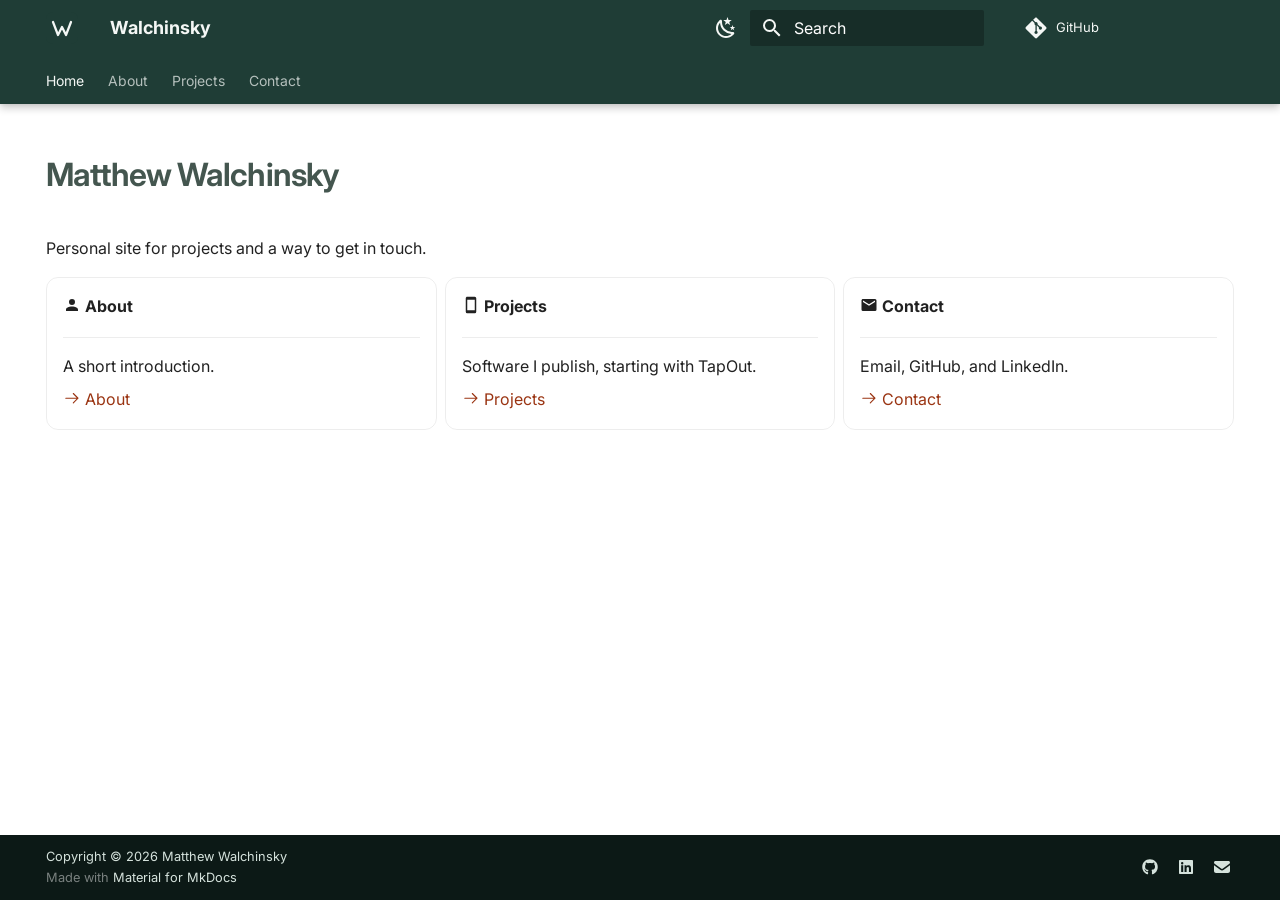
==== index.html @ 1f9a1dd9 "Publish a MkDocs site for walchinsky.com. GitHub Pages serves the root of main, so the Material buil" ====
<!doctype html>
<html lang="en" class="no-js">
  <head>
    
      <meta charset="utf-8">
      <meta name="viewport" content="width=device-width,initial-scale=1">
      
        <meta name="description" content="Personal website of Matthew Walchinsky.">
      
      
        <meta name="author" content="Matthew Walchinsky">
      
      
        <link rel="canonical" href="https://walchinsky.com/">
      
      
      
        <link rel="next" href="about/">
      
      
        
      
      
      <link rel="icon" href="assets/logo.svg">
      <meta name="generator" content="mkdocs-1.6.1, mkdocs-material-9.8.0">
    
    
      
        <title>Home - Walchinsky</title>
      
    
    
      <link rel="stylesheet" href="assets/stylesheets/main.57a0d79d.min.css">
      
        
        <link rel="stylesheet" href="assets/stylesheets/palette.fb2fffe2.min.css">
      
      


    
    
      
    
    
      
        
        
        <link rel="preconnect" href="https://fonts.gstatic.com" crossorigin>
        <link rel="stylesheet" href="https://fonts.googleapis.com/css?family=Inter:300,300i,400,400i,700,700i%7CJetBrains+Mono:400,400i,700,700i&display=fallback">
        <style>:root{--md-text-font:"Inter";--md-code-font:"JetBrains Mono"}</style>
      
    
    
      <link rel="stylesheet" href="stylesheets/extra.css">
    
    <script>__md_scope=new URL(".",location),__md_hash=e=>[...e].reduce(((e,_)=>(e<<5)-e+_.charCodeAt(0)),0),__md_get=(e,_=localStorage,t=__md_scope)=>JSON.parse(_.getItem(t.pathname+"."+e)),__md_set=(e,_,t=localStorage,a=__md_scope)=>{try{t.setItem(a.pathname+"."+e,JSON.stringify(_))}catch(e){}}</script>
    
      

    
    
  </head>
  
  
    
    
      
    
    
    
    
    <body dir="ltr" data-md-color-scheme="default" data-md-color-primary="custom" data-md-color-accent="custom">
  
    
    <input class="md-toggle" data-md-toggle="drawer" type="checkbox" id="__drawer" autocomplete="off">
    <input class="md-toggle" data-md-toggle="search" type="checkbox" id="__search" autocomplete="off">
    <label class="md-overlay" for="__drawer"></label>
    <div data-md-component="skip">
      
        
        <a href="#matthew-walchinsky" class="md-skip">
          Skip to content
        </a>
      
    </div>
    <div data-md-component="announce">
      
    </div>
    
    
      

  

<header class="md-header md-header--shadow md-header--lifted" data-md-component="header">
  <nav class="md-header__inner md-grid" aria-label="Header">
    <a href="." title="Walchinsky" class="md-header__button md-logo" aria-label="Walchinsky" data-md-component="logo">
      
  <img src="assets/logo.svg" alt="logo">

    </a>
    <label class="md-header__button md-icon" for="__drawer">
      
      <svg xmlns="http://www.w3.org/2000/svg" viewBox="0 0 24 24"><path d="M3 6h18v2H3zm0 5h18v2H3zm0 5h18v2H3z"/></svg>
    </label>
    <div class="md-header__title" data-md-component="header-title">
      <div class="md-header__ellipsis">
        <div class="md-header__topic">
          <span class="md-ellipsis">
            Walchinsky
          </span>
        </div>
        <div class="md-header__topic" data-md-component="header-topic">
          <span class="md-ellipsis">
            
              Home
            
          </span>
        </div>
      </div>
    </div>
    
      
        <form class="md-header__option" data-md-component="palette">
  
    
    
    
    <input class="md-option" data-md-color-media="" data-md-color-scheme="default" data-md-color-primary="custom" data-md-color-accent="custom"  aria-label="Switch to dark mode"  type="radio" name="__palette" id="__palette_0">
    
      <label class="md-header__button md-icon" title="Switch to dark mode" for="__palette_1" hidden>
        <svg xmlns="http://www.w3.org/2000/svg" viewBox="0 0 24 24"><path d="m17.75 4.09-2.53 1.94.91 3.06-2.63-1.81-2.63 1.81.91-3.06-2.53-1.94L12.44 4l1.06-3 1.06 3zm3.5 6.91-1.64 1.25.59 1.98-1.7-1.17-1.7 1.17.59-1.98L15.75 11l2.06-.05L18.5 9l.69 1.95zm-2.28 4.95c.83-.08 1.72 1.1 1.19 1.85-.32.45-.66.87-1.08 1.27C15.17 23 8.84 23 4.94 19.07c-3.91-3.9-3.91-10.24 0-14.14.4-.4.82-.76 1.27-1.08.75-.53 1.93.36 1.85 1.19-.27 2.86.69 5.83 2.89 8.02a9.96 9.96 0 0 0 8.02 2.89m-1.64 2.02a12.08 12.08 0 0 1-7.8-3.47c-2.17-2.19-3.33-5-3.49-7.82-2.81 3.14-2.7 7.96.31 10.98 3.02 3.01 7.84 3.12 10.98.31"/></svg>
      </label>
    
  
    
    
    
    <input class="md-option" data-md-color-media="" data-md-color-scheme="slate" data-md-color-primary="custom" data-md-color-accent="custom"  aria-label="Switch to light mode"  type="radio" name="__palette" id="__palette_1">
    
      <label class="md-header__button md-icon" title="Switch to light mode" for="__palette_0" hidden>
        <svg xmlns="http://www.w3.org/2000/svg" viewBox="0 0 24 24"><path d="M12 7a5 5 0 0 1 5 5 5 5 0 0 1-5 5 5 5 0 0 1-5-5 5 5 0 0 1 5-5m0 2a3 3 0 0 0-3 3 3 3 0 0 0 3 3 3 3 0 0 0 3-3 3 3 0 0 0-3-3m0-7 2.39 3.42C13.65 5.15 12.84 5 12 5s-1.65.15-2.39.42zM3.34 7l4.16-.35A7.2 7.2 0 0 0 5.94 8.5c-.44.74-.69 1.5-.83 2.29zm.02 10 1.76-3.77a7.131 7.131 0 0 0 2.38 4.14zM20.65 7l-1.77 3.79a7.02 7.02 0 0 0-2.38-4.15zm-.01 10-4.14.36c.59-.51 1.12-1.14 1.54-1.86.42-.73.69-1.5.83-2.29zM12 22l-2.41-3.44c.74.27 1.55.44 2.41.44.82 0 1.63-.17 2.37-.44z"/></svg>
      </label>
    
  
</form>
      
    
    
      <script>var palette=__md_get("__palette");if(palette&&palette.color){if("(prefers-color-scheme)"===palette.color.media){var media=matchMedia("(prefers-color-scheme: light)"),input=document.querySelector(media.matches?"[data-md-color-media='(prefers-color-scheme: light)']":"[data-md-color-media='(prefers-color-scheme: dark)']");palette.color.media=input.getAttribute("data-md-color-media"),palette.color.scheme=input.getAttribute("data-md-color-scheme"),palette.color.primary=input.getAttribute("data-md-color-primary"),palette.color.accent=input.getAttribute("data-md-color-accent")}for(var[key,value]of Object.entries(palette.color))document.body.setAttribute("data-md-color-"+key,value)}</script>
    
    
    
      
      
        <label class="md-header__button md-icon" for="__search">
          
          <svg xmlns="http://www.w3.org/2000/svg" viewBox="0 0 24 24"><path d="M9.5 3A6.5 6.5 0 0 1 16 9.5c0 1.61-.59 3.09-1.56 4.23l.27.27h.79l5 5-1.5 1.5-5-5v-.79l-.27-.27A6.52 6.52 0 0 1 9.5 16 6.5 6.5 0 0 1 3 9.5 6.5 6.5 0 0 1 9.5 3m0 2C7 5 5 7 5 9.5S7 14 9.5 14 14 12 14 9.5 12 5 9.5 5"/></svg>
        </label>
        <div class="md-search" data-md-component="search" role="dialog">
  <label class="md-search__overlay" for="__search"></label>
  <div class="md-search__inner" role="search">
    <form class="md-search__form" name="search">
      <input type="text" class="md-search__input" name="query" aria-label="Search" placeholder="Search" autocapitalize="off" autocorrect="off" autocomplete="off" spellcheck="false" data-md-component="search-query" required>
      <label class="md-search__icon md-icon" for="__search">
        
        <svg xmlns="http://www.w3.org/2000/svg" viewBox="0 0 24 24"><path d="M9.5 3A6.5 6.5 0 0 1 16 9.5c0 1.61-.59 3.09-1.56 4.23l.27.27h.79l5 5-1.5 1.5-5-5v-.79l-.27-.27A6.52 6.52 0 0 1 9.5 16 6.5 6.5 0 0 1 3 9.5 6.5 6.5 0 0 1 9.5 3m0 2C7 5 5 7 5 9.5S7 14 9.5 14 14 12 14 9.5 12 5 9.5 5"/></svg>
        
        <svg xmlns="http://www.w3.org/2000/svg" viewBox="0 0 24 24"><path d="M20 11v2H8l5.5 5.5-1.42 1.42L4.16 12l7.92-7.92L13.5 5.5 8 11z"/></svg>
      </label>
      <nav class="md-search__options" aria-label="Search">
        
        <button type="reset" class="md-search__icon md-icon" title="Clear" aria-label="Clear" tabindex="-1">
          
          <svg xmlns="http://www.w3.org/2000/svg" viewBox="0 0 24 24"><path d="M19 6.41 17.59 5 12 10.59 6.41 5 5 6.41 10.59 12 5 17.59 6.41 19 12 13.41 17.59 19 19 17.59 13.41 12z"/></svg>
        </button>
      </nav>
      
        <div class="md-search__suggest" data-md-component="search-suggest"></div>
      
    </form>
    <div class="md-search__output">
      <div class="md-search__scrollwrap" tabindex="0" data-md-scrollfix>
        <div class="md-search-result" data-md-component="search-result">
          <div class="md-search-result__meta">
            Initializing search
          </div>
          <ol class="md-search-result__list" role="presentation"></ol>
        </div>
      </div>
    </div>
  </div>
</div>
      
    
    
      <div class="md-header__source">
        <a href="https://github.com/walchinsky/walchinsky.com" title="Go to repository" class="md-source" data-md-component="source">
  <div class="md-source__icon md-icon">
    
    <svg xmlns="http://www.w3.org/2000/svg" viewBox="0 0 448 512"><!--! Font Awesome Free 7.1.0 by @fontawesome - https://fontawesome.com License - https://fontawesome.com/license/free (Icons: CC BY 4.0, Fonts: SIL OFL 1.1, Code: MIT License) Copyright 2025 Fonticons, Inc.--><path d="M439.6 236.1 244 40.5c-5.4-5.5-12.8-8.5-20.4-8.5s-15 3-20.4 8.4L162.5 81l51.5 51.5c27.1-9.1 52.7 16.8 43.4 43.7l49.7 49.7c34.2-11.8 61.2 31 35.5 56.7-26.5 26.5-70.2-2.9-56-37.3L240.3 199v121.9c25.3 12.5 22.3 41.8 9.1 55-6.4 6.4-15.2 10.1-24.3 10.1s-17.8-3.6-24.3-10.1c-17.6-17.6-11.1-46.9 11.2-56v-123c-20.8-8.5-24.6-30.7-18.6-45L142.6 101 8.5 235.1C3 240.6 0 247.9 0 255.5s3 15 8.5 20.4l195.6 195.7c5.4 5.4 12.7 8.4 20.4 8.4s15-3 20.4-8.4l194.7-194.7c5.4-5.4 8.4-12.8 8.4-20.4s-3-15-8.4-20.4"/></svg>
  </div>
  <div class="md-source__repository">
    GitHub
  </div>
</a>
      </div>
    
  </nav>
  
    
      
<nav class="md-tabs" aria-label="Tabs" data-md-component="tabs">
  <div class="md-grid">
    <ul class="md-tabs__list">
      
        
  
  
  
    
  
  
    <li class="md-tabs__item md-tabs__item--active">
      <a href="." class="md-tabs__link">
        
  
  
    
  
  Home

      </a>
    </li>
  

      
        
  
  
  
  
    <li class="md-tabs__item">
      <a href="about/" class="md-tabs__link">
        
  
  
    
  
  About

      </a>
    </li>
  

      
        
  
  
  
  
    <li class="md-tabs__item">
      <a href="projects/" class="md-tabs__link">
        
  
  
    
  
  Projects

      </a>
    </li>
  

      
        
  
  
  
  
    <li class="md-tabs__item">
      <a href="contact/" class="md-tabs__link">
        
  
  
    
  
  Contact

      </a>
    </li>
  

      
    </ul>
  </div>
</nav>
    
  
</header>
    
    <div class="md-container" data-md-component="container">
      
      
        
      
      <main class="md-main" data-md-component="main">
        <div class="md-main__inner md-grid">
          
            
              
                
              
              <div class="md-sidebar md-sidebar--primary" data-md-component="sidebar" data-md-type="navigation" hidden>
                <div class="md-sidebar__scrollwrap">
                  <div class="md-sidebar__inner">
                    


  


<nav class="md-nav md-nav--primary md-nav--lifted" aria-label="Navigation" data-md-level="0">
  <label class="md-nav__title" for="__drawer">
    <a href="." title="Walchinsky" class="md-nav__button md-logo" aria-label="Walchinsky" data-md-component="logo">
      
  <img src="assets/logo.svg" alt="logo">

    </a>
    Walchinsky
  </label>
  
    <div class="md-nav__source">
      <a href="https://github.com/walchinsky/walchinsky.com" title="Go to repository" class="md-source" data-md-component="source">
  <div class="md-source__icon md-icon">
    
    <svg xmlns="http://www.w3.org/2000/svg" viewBox="0 0 448 512"><!--! Font Awesome Free 7.1.0 by @fontawesome - https://fontawesome.com License - https://fontawesome.com/license/free (Icons: CC BY 4.0, Fonts: SIL OFL 1.1, Code: MIT License) Copyright 2025 Fonticons, Inc.--><path d="M439.6 236.1 244 40.5c-5.4-5.5-12.8-8.5-20.4-8.5s-15 3-20.4 8.4L162.5 81l51.5 51.5c27.1-9.1 52.7 16.8 43.4 43.7l49.7 49.7c34.2-11.8 61.2 31 35.5 56.7-26.5 26.5-70.2-2.9-56-37.3L240.3 199v121.9c25.3 12.5 22.3 41.8 9.1 55-6.4 6.4-15.2 10.1-24.3 10.1s-17.8-3.6-24.3-10.1c-17.6-17.6-11.1-46.9 11.2-56v-123c-20.8-8.5-24.6-30.7-18.6-45L142.6 101 8.5 235.1C3 240.6 0 247.9 0 255.5s3 15 8.5 20.4l195.6 195.7c5.4 5.4 12.7 8.4 20.4 8.4s15-3 20.4-8.4l194.7-194.7c5.4-5.4 8.4-12.8 8.4-20.4s-3-15-8.4-20.4"/></svg>
  </div>
  <div class="md-source__repository">
    GitHub
  </div>
</a>
    </div>
  
  <ul class="md-nav__list" data-md-scrollfix>
    
      
      
  
  
    
  
  
  
    <li class="md-nav__item md-nav__item--active">
      
      <input class="md-nav__toggle md-toggle" type="checkbox" id="__toc">
      
      
        
      
      
      <a href="." class="md-nav__link md-nav__link--active">
        
  
  
  <span class="md-ellipsis">
    
  
    Home
  

    
  </span>
  
  

      </a>
      
    </li>
  

    
      
      
  
  
  
  
    <li class="md-nav__item">
      <a href="about/" class="md-nav__link">
        
  
  
  <span class="md-ellipsis">
    
  
    About
  

    
  </span>
  
  

      </a>
    </li>
  

    
      
      
  
  
  
  
    <li class="md-nav__item">
      <a href="projects/" class="md-nav__link">
        
  
  
  <span class="md-ellipsis">
    
  
    Projects
  

    
  </span>
  
  

      </a>
    </li>
  

    
      
      
  
  
  
  
    <li class="md-nav__item">
      <a href="contact/" class="md-nav__link">
        
  
  
  <span class="md-ellipsis">
    
  
    Contact
  

    
  </span>
  
  

      </a>
    </li>
  

    
  </ul>
</nav>
                  </div>
                </div>
              </div>
            
            
              
                
              
              <div class="md-sidebar md-sidebar--secondary" data-md-component="sidebar" data-md-type="toc" hidden>
                <div class="md-sidebar__scrollwrap">
                  <div class="md-sidebar__inner">
                    

<nav class="md-nav md-nav--secondary" aria-label="Table of contents">
  
  
  
    
  
  
</nav>
                  </div>
                </div>
              </div>
            
          
          
            <div class="md-content" data-md-component="content">
              
              <article class="md-content__inner md-typeset">
                
                  
  




<h1 id="matthew-walchinsky">Matthew Walchinsky<a class="headerlink" href="#matthew-walchinsky" title="Permanent link">&para;</a></h1>
<p>Personal site for projects and a way to get in touch.</p>
<div class="grid cards">
<ul>
<li>
<p><span class="twemoji"><svg xmlns="http://www.w3.org/2000/svg" viewBox="0 0 24 24"><path d="M12 4a4 4 0 0 1 4 4 4 4 0 0 1-4 4 4 4 0 0 1-4-4 4 4 0 0 1 4-4m0 10c4.42 0 8 1.79 8 4v2H4v-2c0-2.21 3.58-4 8-4"/></svg></span> <strong>About</strong></p>
<hr />
<p>A short introduction.</p>
<p><a href="about/"><span class="twemoji"><svg xmlns="http://www.w3.org/2000/svg" viewBox="0 0 24 24"><path d="M13.22 19.03a.75.75 0 0 1 0-1.06L18.19 13H3.75a.75.75 0 0 1 0-1.5h14.44l-4.97-4.97a.749.749 0 0 1 .326-1.275.75.75 0 0 1 .734.215l6.25 6.25a.75.75 0 0 1 0 1.06l-6.25 6.25a.75.75 0 0 1-1.06 0"/></svg></span> About</a></p>
</li>
<li>
<p><span class="twemoji"><svg xmlns="http://www.w3.org/2000/svg" viewBox="0 0 24 24"><path d="M17 19H7V5h10m0-4H7c-1.11 0-2 .89-2 2v18a2 2 0 0 0 2 2h10a2 2 0 0 0 2-2V3a2 2 0 0 0-2-2"/></svg></span> <strong>Projects</strong></p>
<hr />
<p>Software I publish, starting with TapOut.</p>
<p><a href="projects/"><span class="twemoji"><svg xmlns="http://www.w3.org/2000/svg" viewBox="0 0 24 24"><path d="M13.22 19.03a.75.75 0 0 1 0-1.06L18.19 13H3.75a.75.75 0 0 1 0-1.5h14.44l-4.97-4.97a.749.749 0 0 1 .326-1.275.75.75 0 0 1 .734.215l6.25 6.25a.75.75 0 0 1 0 1.06l-6.25 6.25a.75.75 0 0 1-1.06 0"/></svg></span> Projects</a></p>
</li>
<li>
<p><span class="twemoji"><svg xmlns="http://www.w3.org/2000/svg" viewBox="0 0 24 24"><path d="m20 8-8 5-8-5V6l8 5 8-5m0-2H4c-1.11 0-2 .89-2 2v12a2 2 0 0 0 2 2h16a2 2 0 0 0 2-2V6a2 2 0 0 0-2-2"/></svg></span> <strong>Contact</strong></p>
<hr />
<p>Email, GitHub, and LinkedIn.</p>
<p><a href="contact/"><span class="twemoji"><svg xmlns="http://www.w3.org/2000/svg" viewBox="0 0 24 24"><path d="M13.22 19.03a.75.75 0 0 1 0-1.06L18.19 13H3.75a.75.75 0 0 1 0-1.5h14.44l-4.97-4.97a.749.749 0 0 1 .326-1.275.75.75 0 0 1 .734.215l6.25 6.25a.75.75 0 0 1 0 1.06l-6.25 6.25a.75.75 0 0 1-1.06 0"/></svg></span> Contact</a></p>
</li>
</ul>
</div>







  
  




  



                
              </article>
            </div>
          
          
<script>var target=document.getElementById(location.hash.slice(1));target&&target.name&&(target.checked=target.name.startsWith("__tabbed_"))</script>
        </div>
        
      </main>
      
        <footer class="md-footer">
  
  <div class="md-footer-meta md-typeset">
    <div class="md-footer-meta__inner md-grid">
      <div class="md-copyright">
  
    <div class="md-copyright__highlight">
      Copyright &copy; 2026 Matthew Walchinsky
    </div>
  
  
    Made with
    <a href="https://squidfunk.github.io/mkdocs-material/" target="_blank" rel="noopener">
      Material for MkDocs
    </a>
  
</div>
      
        
<div class="md-social">
  
    
    
    
    
    <a href="https://github.com/walchinsky" target="_blank" rel="noopener" title="Matthew Walchinsky on GitHub" class="md-social__link">
      <svg xmlns="http://www.w3.org/2000/svg" viewBox="0 0 512 512"><!--! Font Awesome Free 7.1.0 by @fontawesome - https://fontawesome.com License - https://fontawesome.com/license/free (Icons: CC BY 4.0, Fonts: SIL OFL 1.1, Code: MIT License) Copyright 2025 Fonticons, Inc.--><path d="M173.9 397.4c0 2-2.3 3.6-5.2 3.6-3.3.3-5.6-1.3-5.6-3.6 0-2 2.3-3.6 5.2-3.6 3-.3 5.6 1.3 5.6 3.6m-31.1-4.5c-.7 2 1.3 4.3 4.3 4.9 2.6 1 5.6 0 6.2-2s-1.3-4.3-4.3-5.2c-2.6-.7-5.5.3-6.2 2.3m44.2-1.7c-2.9.7-4.9 2.6-4.6 4.9.3 2 2.9 3.3 5.9 2.6 2.9-.7 4.9-2.6 4.6-4.6-.3-1.9-3-3.2-5.9-2.9M252.8 8C114.1 8 8 113.3 8 252c0 110.9 69.8 205.8 169.5 239.2 12.8 2.3 17.3-5.6 17.3-12.1 0-6.2-.3-40.4-.3-61.4 0 0-70 15-84.7-29.8 0 0-11.4-29.1-27.8-36.6 0 0-22.9-15.7 1.6-15.4 0 0 24.9 2 38.6 25.8 21.9 38.6 58.6 27.5 72.9 20.9 2.3-16 8.8-27.1 16-33.7-55.9-6.2-112.3-14.3-112.3-110.5 0-27.5 7.6-41.3 23.6-58.9-2.6-6.5-11.1-33.3 2.6-67.9 20.9-6.5 69 27 69 27 20-5.6 41.5-8.5 62.8-8.5s42.8 2.9 62.8 8.5c0 0 48.1-33.6 69-27 13.7 34.7 5.2 61.4 2.6 67.9 16 17.7 25.8 31.5 25.8 58.9 0 96.5-58.9 104.2-114.8 110.5 9.2 7.9 17 22.9 17 46.4 0 33.7-.3 75.4-.3 83.6 0 6.5 4.6 14.4 17.3 12.1C436.2 457.8 504 362.9 504 252 504 113.3 391.5 8 252.8 8M105.2 352.9c-1.3 1-1 3.3.7 5.2 1.6 1.6 3.9 2.3 5.2 1 1.3-1 1-3.3-.7-5.2-1.6-1.6-3.9-2.3-5.2-1m-10.8-8.1c-.7 1.3.3 2.9 2.3 3.9 1.6 1 3.6.7 4.3-.7.7-1.3-.3-2.9-2.3-3.9-2-.6-3.6-.3-4.3.7m32.4 35.6c-1.6 1.3-1 4.3 1.3 6.2 2.3 2.3 5.2 2.6 6.5 1 1.3-1.3.7-4.3-1.3-6.2-2.2-2.3-5.2-2.6-6.5-1m-11.4-14.7c-1.6 1-1.6 3.6 0 5.9s4.3 3.3 5.6 2.3c1.6-1.3 1.6-3.9 0-6.2-1.4-2.3-4-3.3-5.6-2"/></svg>
    </a>
  
    
    
    
    
    <a href="https://www.linkedin.com/in/walchinsky" target="_blank" rel="noopener" title="Matthew Walchinsky on LinkedIn" class="md-social__link">
      <svg xmlns="http://www.w3.org/2000/svg" viewBox="0 0 448 512"><!--! Font Awesome Free 7.1.0 by @fontawesome - https://fontawesome.com License - https://fontawesome.com/license/free (Icons: CC BY 4.0, Fonts: SIL OFL 1.1, Code: MIT License) Copyright 2025 Fonticons, Inc.--><path d="M416 32H31.9C14.3 32 0 46.5 0 64.3v383.4C0 465.5 14.3 480 31.9 480H416c17.6 0 32-14.5 32-32.3V64.3c0-17.8-14.4-32.3-32-32.3M135.4 416H69V202.2h66.5V416zM102.2 96a38.5 38.5 0 1 1 0 77 38.5 38.5 0 1 1 0-77m282.1 320h-66.4V312c0-24.8-.5-56.7-34.5-56.7-34.6 0-39.9 27-39.9 54.9V416h-66.4V202.2h63.7v29.2h.9c8.9-16.8 30.6-34.5 62.9-34.5 67.2 0 79.7 44.3 79.7 101.9z"/></svg>
    </a>
  
    
    
    
    
    <a href="mailto:matthew@walchinsky.com" target="_blank" rel="noopener" title="Email Matthew Walchinsky" class="md-social__link">
      <svg xmlns="http://www.w3.org/2000/svg" viewBox="0 0 512 512"><!--! Font Awesome Free 7.1.0 by @fontawesome - https://fontawesome.com License - https://fontawesome.com/license/free (Icons: CC BY 4.0, Fonts: SIL OFL 1.1, Code: MIT License) Copyright 2025 Fonticons, Inc.--><path d="M48 64C21.5 64 0 85.5 0 112c0 15.1 7.1 29.3 19.2 38.4l208 156a48 48 0 0 0 57.6 0l208-156c12.1-9.1 19.2-23.3 19.2-38.4 0-26.5-21.5-48-48-48zM0 196v188c0 35.3 28.7 64 64 64h384c35.3 0 64-28.7 64-64V196L313.6 344.8c-34.1 25.6-81.1 25.6-115.2 0z"/></svg>
    </a>
  
</div>
      
    </div>
  </div>
</footer>
      
    </div>
    <div class="md-dialog" data-md-component="dialog">
      <div class="md-dialog__inner md-typeset"></div>
    </div>
    
    
    
      
      
      <script id="__config" type="application/json">{"annotate": null, "base": ".", "features": ["navigation.tabs", "navigation.tabs.sticky", "navigation.tracking", "toc.follow", "search.suggest", "search.highlight", "content.code.copy"], "search": "assets/javascripts/workers/search.a7633da7.min.js", "tags": null, "translations": {"clipboard.copied": "Copied to clipboard", "clipboard.copy": "Copy to clipboard", "search.result.more.one": "1 more on this page", "search.result.more.other": "# more on this page", "search.result.none": "No matching documents", "search.result.one": "1 matching document", "search.result.other": "# matching documents", "search.result.placeholder": "Type to start searching", "search.result.term.missing": "Missing", "select.version": "Select version"}, "version": null}</script>
    
    
      <script src="assets/javascripts/bundle.c21346df.min.js"></script>
      
    
  </body>
</html>
---- assets/stylesheets/main.57a0d79d.min.css ----
@charset "UTF-8";html{box-sizing:border-box;-webkit-text-size-adjust:none;-moz-text-size-adjust:none;text-size-adjust:none}*,:after,:before{box-sizing:inherit}@media(prefers-reduced-motion){*,:after,:before{transition:none!important}}body{margin:0;-webkit-font-smoothing:antialiased;-moz-osx-font-smoothing:grayscale;--md-text-font-family:var(--md-text-font, _),
    -apple-system, BlinkMacSystemFont, Helvetica, Arial, sans-serif;--md-code-font-family:var(--md-code-font, _),
    SFMono-Regular, Consolas, Menlo, monospace}.md-typeset code:not(.focus-visible),a,button,input,label{-webkit-tap-highlight-color:transparent}a{color:inherit;text-decoration:none}hr{box-sizing:initial;display:block;height:.05rem;padding:0;overflow:visible;border:0}small{font-size:80%}sub,sup{line-height:1em}img{border-style:none}table{border-spacing:0;border-collapse:initial}td,th{font-weight:400;vertical-align:top}button{padding:0;margin:0;font-family:inherit;font-size:inherit;background:#0000;border:0}input{border:0;outline:none}:root{--md-primary-fg-color:#4051b5;--md-primary-fg-color--light:#5d6cc0;--md-primary-fg-color--dark:#303fa1;--md-primary-bg-color:#fff;--md-primary-bg-color--light:#ffffffb3;--md-accent-fg-color:#526cfe;--md-accent-fg-color--transparent:#526cfe1a;--md-accent-bg-color:#fff;--md-accent-bg-color--light:#ffffffb3;--md-typeset-table-sort-icon:url("data:image/svg+xml;charset=utf-8,<svg xmlns='http://www.w3.org/2000/svg' viewBox='0 0 24 24'><path d='m18 21-4-4h3V7h-3l4-4 4 4h-3v10h3M2 19v-2h10v2M2 13v-2h7v2M2 7V5h4v2z'/></svg>");--md-typeset-table-sort-icon--asc:url("data:image/svg+xml;charset=utf-8,<svg xmlns='http://www.w3.org/2000/svg' viewBox='0 0 24 24'><path d='M19 17h3l-4 4-4-4h3V3h2M2 17h10v2H2M6 5v2H2V5m0 6h7v2H2z'/></svg>");--md-typeset-table-sort-icon--desc:url("data:image/svg+xml;charset=utf-8,<svg xmlns='http://www.w3.org/2000/svg' viewBox='0 0 24 24'><path d='M19 7h3l-4-4-4 4h3v14h2M2 17h10v2H2M6 5v2H2V5m0 6h7v2H2z'/></svg>")}[data-md-color-scheme=default]{color-scheme:light}[data-md-color-scheme=default] img[src$="#gh-dark-mode-only"],[data-md-color-scheme=default] img[src$="#only-dark"]{display:none}:root,[data-md-color-scheme=default]{--md-hue:225deg;--md-default-fg-color:#000000de;--md-default-fg-color--light:#0000008a;--md-default-fg-color--lighter:#00000052;--md-default-fg-color--lightest:#00000012;--md-default-bg-color:#fff;--md-default-bg-color--light:#ffffffb3;--md-default-bg-color--lighter:#ffffff4d;--md-default-bg-color--lightest:#ffffff1f;--md-code-fg-color:#36464e;--md-code-bg-color:#f5f5f5;--md-code-bg-color--light:#f5f5f5b3;--md-code-bg-color--lighter:#f5f5f54d;--md-code-hl-color:#4287ff;--md-code-hl-color--light:#4287ff1a;--md-code-hl-number-color:#d52a2a;--md-code-hl-special-color:#db1457;--md-code-hl-function-color:#a846b9;--md-code-hl-constant-color:#6e59d9;--md-code-hl-keyword-color:#3f6ec6;--md-code-hl-string-color:#1c7d4d;--md-code-hl-name-color:var(--md-code-fg-color);--md-code-hl-operator-color:var(--md-default-fg-color--light);--md-code-hl-punctuation-color:var(--md-default-fg-color--light);--md-code-hl-comment-color:var(--md-default-fg-color--light);--md-code-hl-generic-color:var(--md-default-fg-color--light);--md-code-hl-variable-color:var(--md-default-fg-color--light);--md-typeset-color:var(--md-default-fg-color);--md-typeset-a-color:var(--md-primary-fg-color);--md-typeset-del-color:#f5503d26;--md-typeset-ins-color:#0bd57026;--md-typeset-kbd-color:#fafafa;--md-typeset-kbd-accent-color:#fff;--md-typeset-kbd-border-color:#b8b8b8;--md-typeset-mark-color:#ffff0080;--md-typeset-table-color:#0000001f;--md-typeset-table-color--light:#00000009;--md-admonition-fg-color:var(--md-default-fg-color);--md-admonition-bg-color:var(--md-default-bg-color);--md-warning-fg-color:#000000de;--md-warning-bg-color:#ff9;--md-footer-fg-color:#fff;--md-footer-fg-color--light:#ffffffb3;--md-footer-fg-color--lighter:#ffffff73;--md-footer-bg-color:#000000de;--md-footer-bg-color--dark:#00000052;--md-shadow-z1:0 0.2rem 0.5rem #0000000d,
    0 0 0.05rem #0000001a;--md-shadow-z2:0 0.2rem 0.5rem #0000001a,
    0 0 0.05rem #00000040;--md-shadow-z3:0 0.2rem 0.5rem #0003,
    0 0 0.05rem #00000059}.md-icon svg{display:block;width:1.2rem;height:1.2rem;fill:currentcolor}aside,body,input{font-family:var(--md-text-font-family);font-feature-settings:"kern","liga";color:var(--md-typeset-color)}code,kbd,pre{font-family:var(--md-code-font-family);font-feature-settings:"kern"}.md-typeset{font-size:.8rem;line-height:1.6;overflow-wrap:break-word;-webkit-print-color-adjust:exact;color-adjust:exact}@media print{.md-typeset{font-size:.68rem}.md-typeset code,.md-typeset kbd,.md-typeset pre{white-space:pre-wrap}}.md-typeset blockquote,.md-typeset dl,.md-typeset figure,.md-typeset ol,.md-typeset pre,.md-typeset ul{margin-top:1em;margin-bottom:1em}.md-typeset h1{margin:0 0 1.25em;font-size:2em;line-height:1.3;color:var(--md-default-fg-color--light)}.md-typeset h1,.md-typeset h2{font-weight:300;letter-spacing:-.01em}.md-typeset h2{margin:1.6em 0 .64em;font-size:1.5625em;line-height:1.4}.md-typeset h3{margin:1.6em 0 .8em;font-size:1.25em;font-weight:400;line-height:1.5;letter-spacing:-.01em}.md-typeset h2+h3{margin-top:.8em}.md-typeset h4{margin:1em 0;font-weight:700;letter-spacing:-.01em}.md-typeset h5,.md-typeset h6{margin:1.25em 0;font-size:.8em;font-weight:700;color:var(--md-default-fg-color--light);letter-spacing:-.01em}.md-typeset h5{text-transform:uppercase}.md-typeset h5 code{text-transform:none}.md-typeset hr{display:flow-root;margin:1.5em 0;border-bottom:.05rem solid var(--md-default-fg-color--lightest)}.md-typeset a{color:var(--md-typeset-a-color);word-break:break-word}.md-typeset a,.md-typeset a:before{transition:color 125ms}.md-typeset a:focus,.md-typeset a:hover{color:var(--md-accent-fg-color)}.md-typeset a:focus code,.md-typeset a:hover code{color:var(--md-accent-fg-color);background-color:var(--md-accent-fg-color--transparent)}.md-typeset a code{color:var(--md-typeset-a-color)}.md-typeset a.focus-visible{outline-color:var(--md-accent-fg-color);outline-offset:.2rem}.md-typeset code,.md-typeset kbd,.md-typeset pre{font-variant-ligatures:none;color:var(--md-code-fg-color);direction:ltr;transition:background-color 125ms}.md-typeset code{padding:0 .2941176471em;font-size:.85em;word-break:break-word;background-color:var(--md-code-bg-color);border-radius:.1rem;-webkit-box-decoration-break:clone;box-decoration-break:clone;transition:color 125ms,background-color 125ms}.md-typeset code:not(.focus-visible){outline:none}.md-typeset pre{position:relative;display:flow-root;line-height:1.4}.md-typeset pre>code{display:block;padding:.7720588235em 1.1764705882em;margin:0;overflow:auto;word-break:normal;touch-action:auto;scrollbar-color:var(--md-default-fg-color--lighter) #0000;scrollbar-width:thin;outline-color:var(--md-accent-fg-color);box-shadow:none;-webkit-box-decoration-break:slice;box-decoration-break:slice}.md-typeset pre>code:hover{scrollbar-color:var(--md-accent-fg-color) #0000}.md-typeset pre>code::-webkit-scrollbar{width:.2rem;height:.2rem}.md-typeset pre>code::-webkit-scrollbar-thumb{background-color:var(--md-default-fg-color--lighter)}.md-typeset pre>code::-webkit-scrollbar-thumb:hover{background-color:var(--md-accent-fg-color)}.md-typeset kbd{display:inline-block;padding:0 .6666666667em;font-size:.75em;color:var(--md-default-fg-color);word-break:break-word;vertical-align:text-top;background-color:var(--md-typeset-kbd-color);border-radius:.1rem;box-shadow:0 .1rem 0 .05rem var(--md-typeset-kbd-border-color),0 .1rem 0 var(--md-typeset-kbd-border-color),0 -.1rem .2rem var(--md-typeset-kbd-accent-color) inset}.md-typeset mark{color:inherit;word-break:break-word;background-color:var(--md-typeset-mark-color);-webkit-box-decoration-break:clone;box-decoration-break:clone}.md-typeset abbr{text-decoration:none;cursor:help}.md-typeset [data-preview],.md-typeset abbr{border-bottom:.05rem dotted var(--md-default-fg-color--light)}.md-typeset small{opacity:.75}[dir=ltr] .md-typeset sub,[dir=ltr] .md-typeset sup{margin-left:.078125em}[dir=rtl] .md-typeset sub,[dir=rtl] .md-typeset sup{margin-right:.078125em}[dir=ltr] .md-typeset blockquote{padding-left:.6rem;border-left:.2rem solid var(--md-default-fg-color--lighter)}[dir=rtl] .md-typeset blockquote{padding-right:.6rem;border-right:.2rem solid var(--md-default-fg-color--lighter)}.md-typeset blockquote{margin-left:0;margin-right:0;color:var(--md-default-fg-color--light)}.md-typeset ul{list-style-type:disc}.md-typeset ul[type]{list-style-type:revert-layer}[dir=ltr] .md-typeset ol,[dir=ltr] .md-typeset ol li ol,[dir=ltr] .md-typeset ol li ul,[dir=ltr] .md-typeset ul,[dir=ltr] .md-typeset ul li ol,[dir=ltr] .md-typeset ul li ul{margin-left:.625em}[dir=rtl] .md-typeset ol,[dir=rtl] .md-typeset ol li ol,[dir=rtl] .md-typeset ol li ul,[dir=rtl] .md-typeset ul,[dir=rtl] .md-typeset ul li ol,[dir=rtl] .md-typeset ul li ul{margin-right:.625em}.md-typeset ol,.md-typeset ul{padding:0}.md-typeset ol:not([hidden]),.md-typeset ul:not([hidden]){display:flow-root}.md-typeset ol ol,.md-typeset ul ol{list-style-type:lower-alpha}.md-typeset ol ol ol,.md-typeset ul ol ol{list-style-type:lower-roman}.md-typeset ol ol ol ol,.md-typeset ul ol ol ol{list-style-type:upper-alpha}.md-typeset ol ol ol ol ol,.md-typeset ul ol ol ol ol{list-style-type:upper-roman}.md-typeset ol[type],.md-typeset ul[type]{list-style-type:revert-layer}[dir=ltr] .md-typeset ol li,[dir=ltr] .md-typeset ul li{margin-left:1.25em}[dir=rtl] .md-typeset ol li,[dir=rtl] .md-typeset ul li{margin-right:1.25em}.md-typeset ol li,.md-typeset ul li{margin-bottom:.5em}.md-typeset ol li blockquote,.md-typeset ol li p,.md-typeset ul li blockquote,.md-typeset ul li p{margin:.5em 0}.md-typeset ol li:last-child,.md-typeset ul li:last-child{margin-bottom:0}.md-typeset ol li ol,.md-typeset ol li ul,.md-typeset ul li ol,.md-typeset ul li ul{margin-top:.5em;margin-bottom:.5em}[dir=ltr] .md-typeset dd{margin-left:1.875em}[dir=rtl] .md-typeset dd{margin-right:1.875em}.md-typeset dd{margin-top:1em;margin-bottom:1.5em}.md-typeset img,.md-typeset svg,.md-typeset video{max-width:100%;height:auto}.md-typeset img[align=left]{margin:1em 1em 1em 0}.md-typeset img[align=right]{margin:1em 0 1em 1em}.md-typeset img[align]:only-child{margin-top:0}.md-typeset figure{display:flow-root;width:fit-content;max-width:100%;margin:1em auto;text-align:center}.md-typeset figure img{display:block;margin:0 auto}.md-typeset figcaption{max-width:24rem;margin:1em auto;font-style:italic}.md-typeset iframe{max-width:100%}.md-typeset table:not([class]){display:inline-block;max-width:100%;overflow:auto;font-size:.64rem;touch-action:auto;background-color:var(--md-default-bg-color);border:.05rem solid var(--md-typeset-table-color);border-radius:.1rem}@media print{.md-typeset table:not([class]){display:table}}.md-typeset table:not([class])+*{margin-top:1.5em}.md-typeset table:not([class]) td>:first-child,.md-typeset table:not([class]) th>:first-child{margin-top:0}.md-typeset table:not([class]) td>:last-child,.md-typeset table:not([class]) th>:last-child{margin-bottom:0}.md-typeset table:not([class]) td:not([align]),.md-typeset table:not([class]) th:not([align]){text-align:left}[dir=rtl] .md-typeset table:not([class]) td:not([align]),[dir=rtl] .md-typeset table:not([class]) th:not([align]){text-align:right}.md-typeset table:not([class]) th{min-width:5rem;padding:.9375em 1.25em;font-weight:700;vertical-align:top}.md-typeset table:not([class]) td{padding:.9375em 1.25em;vertical-align:top;border-top:.05rem solid var(--md-typeset-table-color)}.md-typeset table:not([class]) tbody tr{transition:background-color 125ms}.md-typeset table:not([class]) tbody tr:hover{background-color:var(--md-typeset-table-color--light);box-shadow:0 .05rem 0 var(--md-default-bg-color) inset}.md-typeset table:not([class]) a{word-break:normal}.md-typeset table th[role=columnheader]{cursor:pointer}[dir=ltr] .md-typeset table th[role=columnheader]:after{margin-left:.5em}[dir=rtl] .md-typeset table th[role=columnheader]:after{margin-right:.5em}.md-typeset table th[role=columnheader]:after{display:inline-block;width:1.2em;height:1.2em;vertical-align:text-bottom;content:"";-webkit-mask-image:var(--md-typeset-table-sort-icon);mask-image:var(--md-typeset-table-sort-icon);-webkit-mask-repeat:no-repeat;mask-repeat:no-repeat;-webkit-mask-size:contain;mask-size:contain;transition:background-color 125ms}.md-typeset table th[role=columnheader]:hover:after{background-color:var(--md-default-fg-color--lighter)}.md-typeset table th[role=columnheader][aria-sort=ascending]:after{background-color:var(--md-default-fg-color--light);-webkit-mask-image:var(--md-typeset-table-sort-icon--asc);mask-image:var(--md-typeset-table-sort-icon--asc)}.md-typeset table th[role=columnheader][aria-sort=descending]:after{background-color:var(--md-default-fg-color--light);-webkit-mask-image:var(--md-typeset-table-sort-icon--desc);mask-image:var(--md-typeset-table-sort-icon--desc)}.md-typeset__scrollwrap{margin:1em -.8rem;overflow-x:auto;touch-action:auto}.md-typeset__table{display:inline-block;padding:0 .8rem;margin-bottom:.5em}@media print{.md-typeset__table{display:block}}html .md-typeset__table table{display:table;width:100%;margin:0;overflow:hidden}@media screen and (max-width:44.984375em){.md-content__inner>pre{margin:1em -.8rem}.md-content__inner>pre code{border-radius:0}}.md-typeset .md-author{position:relative;display:block;flex-shrink:0;width:1.6rem;height:1.6rem;overflow:hidden;border-radius:100%;transition:color 125ms,transform 125ms}.md-typeset .md-author img{display:block}.md-typeset .md-author--more{font-size:.6rem;font-weight:700;line-height:1.6rem;color:var(--md-default-fg-color--lighter);text-align:center;background:var(--md-default-fg-color--lightest)}.md-typeset .md-author--long{width:2.4rem;height:2.4rem}.md-typeset a.md-author{transform:scale(1)}.md-typeset a.md-author img{filter:grayscale(100%) opacity(75%);border-radius:100%;transition:filter 125ms}.md-typeset a.md-author:focus,.md-typeset a.md-author:hover{z-index:1;transform:scale(1.1)}.md-typeset a.md-author:focus img,.md-typeset a.md-author:hover img{filter:grayscale(0)}.md-banner{overflow:auto;color:var(--md-footer-fg-color);background-color:var(--md-footer-bg-color)}@media print{.md-banner{display:none}}.md-banner--warning{color:var(--md-warning-fg-color);background-color:var(--md-warning-bg-color)}.md-banner__inner{padding:0 .8rem;margin:.6rem auto;font-size:.7rem}[dir=ltr] .md-banner__button{float:right}[dir=rtl] .md-banner__button{float:left}.md-banner__button{color:inherit;cursor:pointer;transition:opacity .25s}.no-js .md-banner__button{display:none}.md-banner__button:hover{opacity:.7}html{height:100%;overflow-x:hidden;font-size:125%}@media screen and (min-width:100em){html{font-size:137.5%}}@media screen and (min-width:125em){html{font-size:150%}}body{position:relative;display:flex;flex-direction:column;width:100%;min-height:100%;font-size:.5rem;background-color:var(--md-default-bg-color)}@media print{body{display:block}}@media screen and (max-width:59.984375em){body[data-md-scrolllock]{position:fixed}}.md-grid{max-width:61rem;margin-left:auto;margin-right:auto}.md-container{display:flex;flex-grow:1;flex-direction:column}@media print{.md-container{display:block}}.md-main{flex-grow:1}.md-main__inner{display:flex;height:100%;margin-top:1.5rem}.md-ellipsis{overflow:hidden;text-overflow:ellipsis}.md-toggle{display:none}.md-option{position:absolute;width:0;height:0;opacity:0}.md-option:checked+label:not([hidden]){display:block}.md-option.focus-visible+label{outline-style:auto;outline-color:var(--md-accent-fg-color)}.md-skip{position:fixed;z-index:-1;padding:.3rem .5rem;margin:.5rem;font-size:.64rem;color:var(--md-default-bg-color);background-color:var(--md-default-fg-color);border-radius:.1rem;outline-color:var(--md-accent-fg-color);opacity:0;transform:translateY(.4rem)}.md-skip:focus{z-index:10;opacity:1;transition:transform .25s cubic-bezier(.4,0,.2,1),opacity 175ms 75ms;transform:translateY(0)}@page{margin:25mm}:root{--md-clipboard-icon:url("data:image/svg+xml;charset=utf-8,<svg xmlns='http://www.w3.org/2000/svg' viewBox='0 0 24 24'><path d='M19 21H8V7h11m0-2H8a2 2 0 0 0-2 2v14a2 2 0 0 0 2 2h11a2 2 0 0 0 2-2V7a2 2 0 0 0-2-2m-3-4H4a2 2 0 0 0-2 2v14h2V3h12z'/></svg>");--md-code-select-icon:url("data:image/svg+xml;charset=utf-8,<svg xmlns='http://www.w3.org/2000/svg' viewBox='0 0 24 24'><path d='M19 19h-4v2h4c1.1 0 2-.9 2-2v-4h-2m0-12h-4v2h4v4h2V5c0-1.1-.9-2-2-2M5 5h4V3H5c-1.1 0-2 .9-2 2v4h2m0 6H3v4c0 1.1.9 2 2 2h4v-2H5zm2-4h2v2H7zm4 0h2v2h-2zm4 0h2v2h-2zM7 7h2v2H7zm4 0h2v2h-2zm4 0h2v2h-2zm-8 8h2v2H7zm4 0h2v2h-2zm4 0h2v2h-2z'/></svg>");--md-code-copy-icon:url("data:image/svg+xml;charset=utf-8,<svg xmlns='http://www.w3.org/2000/svg' viewBox='0 0 24 24'><path d='M19 21H8V7h11m0-2H8a2 2 0 0 0-2 2v14a2 2 0 0 0 2 2h11a2 2 0 0 0 2-2V7a2 2 0 0 0-2-2m-3-4H4a2 2 0 0 0-2 2v14h2V3h12z'/></svg>")}.md-clipboard{z-index:1;width:1.5em;height:1.5em;color:var(--md-default-fg-color--lightest);cursor:pointer;border-radius:.1rem;outline-color:var(--md-accent-fg-color);outline-offset:.1rem;transition:color .25s}@media print{.md-clipboard{display:none}}.md-clipboard:not(.focus-visible){outline:none;-webkit-tap-highlight-color:transparent}:hover>.md-clipboard{color:var(--md-default-fg-color--light)}.md-clipboard:focus,.md-clipboard:hover{color:var(--md-accent-fg-color)}.md-clipboard:after{display:block;width:1.125em;height:1.125em;margin:0 auto;content:"";background-color:currentcolor;-webkit-mask-image:var(--md-clipboard-icon);mask-image:var(--md-clipboard-icon);-webkit-mask-repeat:no-repeat;mask-repeat:no-repeat;-webkit-mask-position:center;mask-position:center;-webkit-mask-size:contain;mask-size:contain}.md-clipboard--inline{cursor:pointer}.md-clipboard--inline code{transition:color .25s,background-color .25s}.md-clipboard--inline:focus code,.md-clipboard--inline:hover code{color:var(--md-accent-fg-color);background-color:var(--md-accent-fg-color--transparent)}.md-typeset .md-code__content{display:grid}.md-code__nav{position:absolute;top:.25em;right:.25em;z-index:1;display:flex;gap:.2rem;padding:.2rem;background-color:var(--md-code-bg-color--lighter);border-radius:.1rem;transition:background-color .25s}:hover>.md-code__nav{background-color:var(--md-code-bg-color--light)}.md-code__button{display:block;width:1.5em;height:1.5em;color:var(--md-default-fg-color--lightest);cursor:pointer;outline-color:var(--md-accent-fg-color);outline-offset:.1rem;transition:color .25s}:hover>*>.md-code__button{color:var(--md-default-fg-color--light)}.md-code__button.focus-visible,.md-code__button:hover{color:var(--md-accent-fg-color)}.md-code__button--active{color:var(--md-default-fg-color)!important}.md-code__button:after{display:block;width:1.125em;height:1.125em;margin:0 auto;content:"";background-color:currentcolor;-webkit-mask-repeat:no-repeat;mask-repeat:no-repeat;-webkit-mask-position:center;mask-position:center;-webkit-mask-size:contain;mask-size:contain}.md-code__button[data-md-type=select]:after{-webkit-mask-image:var(--md-code-select-icon);mask-image:var(--md-code-select-icon)}.md-code__button[data-md-type=copy]:after{-webkit-mask-image:var(--md-code-copy-icon);mask-image:var(--md-code-copy-icon)}@keyframes consent{0%{opacity:0;transform:translateY(100%)}to{opacity:1;transform:translateY(0)}}@keyframes overlay{0%{opacity:0}to{opacity:1}}.md-consent__overlay{position:fixed;top:0;z-index:5;width:100%;height:100%;background-color:#0000008a;-webkit-backdrop-filter:blur(.1rem);backdrop-filter:blur(.1rem);opacity:1;animation:overlay .25s both}.md-consent__inner{position:fixed;bottom:0;z-index:5;width:100%;max-height:100%;padding:0;overflow:auto;background-color:var(--md-default-bg-color);border:0;border-radius:.1rem;box-shadow:0 0 .2rem #0000001a,0 .2rem .4rem #0003;animation:consent .5s cubic-bezier(.1,.7,.1,1) both}.md-consent__form{padding:.8rem}.md-consent__settings{display:none;margin:1em 0}input:checked+.md-consent__settings{display:block}.md-consent__controls{margin-bottom:.8rem}.md-typeset .md-consent__controls .md-button{display:inline}@media screen and (max-width:44.984375em){.md-typeset .md-consent__controls .md-button{display:block;width:100%;margin-top:.4rem;text-align:center}}.md-consent label{cursor:pointer}.md-content{flex-grow:1;min-width:0}.md-content__inner{padding-top:.6rem;margin:0 .8rem 1.2rem}@media screen and (min-width:76.25em){[dir=ltr] .md-sidebar--primary:not([hidden])~.md-content>.md-content__inner,[dir=rtl] .md-sidebar--secondary:not([hidden])~.md-content>.md-content__inner{margin-left:1.2rem}[dir=ltr] .md-sidebar--secondary:not([hidden])~.md-content>.md-content__inner,[dir=rtl] .md-sidebar--primary:not([hidden])~.md-content>.md-content__inner{margin-right:1.2rem}}.md-content__inner:before{display:block;height:.4rem;content:""}.md-content__inner>:last-child{margin-bottom:0}[dir=ltr] .md-content__button{float:right;margin-left:.4rem}[dir=rtl] .md-content__button{float:left;margin-right:.4rem}.md-content__button{padding:0;margin:.4rem 0}@media print{.md-content__button{display:none}}.md-typeset .md-content__button{color:var(--md-default-fg-color--lighter)}.md-content__button svg{display:inline;vertical-align:top}[dir=rtl] .md-content__button svg{transform:scaleX(-1)}[dir=ltr] .md-dialog{right:.8rem}[dir=rtl] .md-dialog{left:.8rem}.md-dialog{position:fixed;bottom:.8rem;z-index:4;min-width:11.1rem;padding:.4rem .6rem;pointer-events:none;background-color:var(--md-default-fg-color);border-radius:.1rem;box-shadow:var(--md-shadow-z3);opacity:0;transition:transform 0s .4s,opacity .4s;transform:translateY(100%)}@media print{.md-dialog{display:none}}.md-dialog--active{pointer-events:auto;opacity:1;transition:transform .4s cubic-bezier(.075,.85,.175,1),opacity .4s;transform:translateY(0)}.md-dialog__inner{font-size:.7rem;color:var(--md-default-bg-color)}.md-feedback{margin:2em 0 1em;text-align:center}.md-feedback fieldset{padding:0;margin:0;border:none}.md-feedback__title{margin:1em auto;font-weight:700}.md-feedback__inner{position:relative}.md-feedback__list{position:relative;display:flex;flex-wrap:wrap;place-content:baseline center}.md-feedback__list:hover .md-icon:not(:disabled){color:var(--md-default-fg-color--lighter)}:disabled .md-feedback__list{min-height:1.8rem}.md-feedback__icon{flex-shrink:0;margin:0 .1rem;color:var(--md-default-fg-color--light);cursor:pointer;transition:color 125ms}.md-feedback__icon:not(:disabled).md-icon:hover{color:var(--md-accent-fg-color)}.md-feedback__icon:disabled{color:var(--md-default-fg-color--lightest);pointer-events:none}.md-feedback__note{position:relative;opacity:0;transition:transform .4s cubic-bezier(.1,.7,.1,1),opacity .15s;transform:translateY(.4rem)}.md-feedback__note>*{max-width:16rem;margin:0 auto}:disabled .md-feedback__note{opacity:1;transform:translateY(0)}@media print{.md-feedback,.md-footer{display:none}}.md-footer{color:var(--md-footer-fg-color);background-color:var(--md-footer-bg-color)}.md-footer__inner{justify-content:space-between;padding:.2rem;overflow:auto}.md-footer__inner:not([hidden]){display:flex}.md-footer__link{display:flex;flex-grow:.01;align-items:end;max-width:100%;margin-top:1rem;margin-bottom:.4rem;overflow:hidden;outline-color:var(--md-accent-fg-color);transition:opacity .25s}.md-footer__link:focus,.md-footer__link:hover{opacity:.7}[dir=rtl] .md-footer__link svg{transform:scaleX(-1)}@media screen and (max-width:44.984375em){.md-footer__link--prev{flex-shrink:0}.md-footer__link--prev .md-footer__title{display:none}}[dir=ltr] .md-footer__link--next{margin-left:auto}.md-footer__link--next{text-align:right}[dir=rtl] .md-footer__link--next{margin-right:auto;text-align:left}.md-footer__title{flex-grow:1;max-width:calc(100% - 2.4rem);padding:0 1rem;margin-bottom:.7rem;font-size:.9rem;white-space:nowrap}.md-footer__button{padding:.4rem;margin:.2rem}.md-footer__direction{font-size:.64rem;opacity:.7}.md-footer-meta{background-color:var(--md-footer-bg-color--dark)}.md-footer-meta__inner{display:flex;flex-wrap:wrap;justify-content:space-between;padding:.2rem}html .md-footer-meta.md-typeset a{color:var(--md-footer-fg-color--light)}html .md-footer-meta.md-typeset a:focus,html .md-footer-meta.md-typeset a:hover{color:var(--md-footer-fg-color)}.md-copyright{width:100%;padding:.4rem 0;margin:auto .6rem;font-size:.64rem;color:var(--md-footer-fg-color--lighter)}.md-copyright__highlight{color:var(--md-footer-fg-color--light)}.md-social{display:inline-flex;gap:.2rem;padding:.2rem 0 .6rem;margin:0 .4rem}@media screen and (min-width:45em){.md-copyright{width:auto}.md-social{padding:.6rem 0}}.md-social__link{display:inline-block;width:1.6rem;height:1.6rem;text-align:center}.md-social__link:before{line-height:1.9}.md-social__link svg{max-height:.8rem;vertical-align:-25%;fill:currentcolor}.md-typeset .md-button{display:inline-block;padding:.625em 2em;font-weight:700;color:var(--md-primary-fg-color);cursor:pointer;border:.1rem solid;border-radius:.1rem;transition:color 125ms,background-color 125ms,border-color 125ms}.md-typeset .md-button--primary{color:var(--md-primary-bg-color);background-color:var(--md-primary-fg-color);border-color:var(--md-primary-fg-color)}.md-typeset .md-button:focus,.md-typeset .md-button:hover{color:var(--md-accent-bg-color);background-color:var(--md-accent-fg-color);border-color:var(--md-accent-fg-color)}[dir=ltr] .md-typeset .md-input,[dir=rtl] .md-typeset .md-input{border-top-left-radius:.1rem}[dir=ltr] .md-typeset .md-input,[dir=rtl] .md-typeset .md-input{border-top-right-radius:.1rem}.md-typeset .md-input{height:1.8rem;padding:0 .6rem;font-size:.8rem;border-bottom:.1rem solid var(--md-default-fg-color--lighter);box-shadow:var(--md-shadow-z1);transition:border .25s,box-shadow .25s}.md-typeset .md-input:focus,.md-typeset .md-input:hover{border-bottom-color:var(--md-accent-fg-color);box-shadow:var(--md-shadow-z2)}.md-typeset .md-input--stretch{width:100%}.md-header{position:sticky;left:0;right:0;top:0;z-index:4;display:block;color:var(--md-primary-bg-color);background-color:var(--md-primary-fg-color);box-shadow:0 0 .2rem #0000,0 .2rem .4rem #0000}@media print{.md-header{display:none}}.md-header[hidden]{transition:transform .25s cubic-bezier(.8,0,.6,1),box-shadow .25s;transform:translateY(-100%)}.md-header--shadow{box-shadow:0 0 .2rem #0000001a,0 .2rem .4rem #0003;transition:transform .25s cubic-bezier(.1,.7,.1,1),box-shadow .25s}.md-header__inner{display:flex;align-items:center;padding:0 .2rem}.md-header__button{position:relative;z-index:1;padding:.4rem;margin:.2rem;color:currentcolor;vertical-align:middle;cursor:pointer;outline-color:var(--md-accent-fg-color);transition:opacity .25s}.md-header__button:hover{opacity:.7}.md-header__button:not([hidden]){display:inline-block}.md-header__button:not(.focus-visible){outline:none;-webkit-tap-highlight-color:transparent}.md-header__button.md-logo{padding:.4rem;margin:.2rem}@media screen and (max-width:76.234375em){.md-header__button.md-logo{display:none}}.md-header__button.md-logo img,.md-header__button.md-logo svg{display:block;width:auto;height:1.2rem;fill:currentcolor}@media screen and (min-width:60em){.md-header__button[for=__search]{display:none}}.no-js .md-header__button[for=__search]{display:none}[dir=rtl] .md-header__button[for=__search] svg{transform:scaleX(-1)}@media screen and (min-width:76.25em){.md-header__button[for=__drawer]{display:none}}.md-header__topic{position:absolute;display:flex;max-width:100%;white-space:nowrap;transition:transform .4s cubic-bezier(.1,.7,.1,1),opacity .15s}.md-header__topic+.md-header__topic{z-index:-1;pointer-events:none;opacity:0;transition:transform .4s cubic-bezier(1,.7,.1,.1),opacity .15s;transform:translateX(1.25rem)}[dir=rtl] .md-header__topic+.md-header__topic{transform:translateX(-1.25rem)}.md-draft,.md-header__topic:first-child,.md-nav__title{font-weight:700}[dir=ltr] .md-header__title{margin-left:1rem;margin-right:.4rem}[dir=rtl] .md-header__title{margin-right:1rem;margin-left:.4rem}.md-header__title{flex-grow:1;height:2.4rem;font-size:.9rem;line-height:2.4rem}.md-header__title--active .md-header__topic{z-index:-1;pointer-events:none;opacity:0;transition:transform .4s cubic-bezier(1,.7,.1,.1),opacity .15s;transform:translateX(-1.25rem)}[dir=rtl] .md-header__title--active .md-header__topic{transform:translateX(1.25rem)}.md-header__title--active .md-header__topic+.md-header__topic{z-index:0;pointer-events:auto;opacity:1;transition:transform .4s cubic-bezier(.1,.7,.1,1),opacity .15s;transform:translateX(0)}.md-header__title>.md-header__ellipsis{position:relative;width:100%;height:100%}.md-header__option{display:flex;flex-shrink:0;max-width:100%;white-space:nowrap;transition:max-width 0s .25s,opacity .25s .25s}[data-md-toggle=search]:checked~.md-header .md-header__option{max-width:0;opacity:0;transition:max-width,opacity}.md-header__option>input{bottom:0}.md-header__source{display:none}@media screen and (min-width:60em){[dir=ltr] .md-header__source{margin-left:1rem}[dir=rtl] .md-header__source{margin-right:1rem}.md-header__source{display:block;width:11.7rem;max-width:11.7rem}}@media screen and (min-width:76.25em){[dir=ltr] .md-header__source{margin-left:1.4rem}[dir=rtl] .md-header__source{margin-right:1.4rem}}.md-meta{font-size:.7rem;line-height:1.3;color:var(--md-default-fg-color--light)}.md-meta__list{display:inline-flex;flex-wrap:wrap;padding:0;margin:0;list-style:none}.md-meta__item:not(:last-child):after{margin-left:.2rem;margin-right:.2rem;content:"·"}.md-meta__link{color:var(--md-typeset-a-color)}.md-meta__link:focus,.md-meta__link:hover{color:var(--md-accent-fg-color)}.md-draft{display:inline-block;padding-left:.5714285714em;padding-right:.5714285714em;color:#fff;background-color:#ff1744;border-radius:.125em}:root{--md-nav-icon--prev:url("data:image/svg+xml;charset=utf-8,<svg xmlns='http://www.w3.org/2000/svg' viewBox='0 0 24 24'><path d='M20 11v2H8l5.5 5.5-1.42 1.42L4.16 12l7.92-7.92L13.5 5.5 8 11z'/></svg>");--md-nav-icon--next:url("data:image/svg+xml;charset=utf-8,<svg xmlns='http://www.w3.org/2000/svg' viewBox='0 0 24 24'><path d='M8.59 16.58 13.17 12 8.59 7.41 10 6l6 6-6 6z'/></svg>");--md-toc-icon:url("data:image/svg+xml;charset=utf-8,<svg xmlns='http://www.w3.org/2000/svg' viewBox='0 0 24 24'><path d='M3 9h14V7H3zm0 4h14v-2H3zm0 4h14v-2H3zm16 0h2v-2h-2zm0-10v2h2V7zm0 6h2v-2h-2z'/></svg>");--md-path-icon:url("data:image/svg+xml;charset=utf-8,<svg xmlns='http://www.w3.org/2000/svg' viewBox='0 0 24 24'><path d='M8.59 16.58 13.17 12 8.59 7.41 10 6l6 6-6 6z'/></svg>");--md-post-pin-icon:url("data:image/svg+xml;charset=utf-8,<svg xmlns='http://www.w3.org/2000/svg' viewBox='0 0 24 24'><path d='M16 12V4h1V2H7v2h1v8l-2 2v2h5.2v6h1.6v-6H18v-2z'/></svg>");--md-progress-value:0;--md-progress-delay:400ms;--md-search-result-icon:url("data:image/svg+xml;charset=utf-8,<svg xmlns='http://www.w3.org/2000/svg' viewBox='0 0 24 24'><path d='M14 2H6a2 2 0 0 0-2 2v16a2 2 0 0 0 2 2h7c-.41-.25-.8-.56-1.14-.9-.33-.33-.61-.7-.86-1.1H6V4h7v5h5v1.18c.71.16 1.39.43 2 .82V8zm6.31 16.9c1.33-2.11.69-4.9-1.4-6.22-2.11-1.33-4.91-.68-6.22 1.4-1.34 2.11-.69 4.89 1.4 6.22 1.46.93 3.32.93 4.79.02L22 23.39 23.39 22zm-3.81.1a2.5 2.5 0 0 1-2.5-2.5 2.5 2.5 0 0 1 2.5-2.5 2.5 2.5 0 0 1 2.5 2.5 2.5 2.5 0 0 1-2.5 2.5'/></svg>")}.md-nav,.md-nav__link .md-typeset{font-size:.7rem;line-height:1.3}.md-nav__title{display:block;padding:0 .6rem;overflow:hidden;color:var(--md-default-fg-color--light);text-overflow:ellipsis}.md-nav__title .md-nav__button{display:none}.md-nav__title .md-nav__button img{width:auto;height:100%}.md-nav__title .md-nav__button.md-logo img,.md-nav__title .md-nav__button.md-logo svg{display:block;width:auto;max-width:100%;height:2.4rem;object-fit:contain;fill:currentcolor}.md-nav__list{padding:0;margin:0;list-style:none}.md-nav__link{display:flex;gap:.4rem;align-items:flex-start;margin-top:.625em;scroll-snap-align:start;transition:color 125ms}.md-nav__link--passed,.md-nav__link--passed code{color:var(--md-default-fg-color--light)}.md-nav__item .md-nav__link--active,.md-nav__item .md-nav__link--active code{color:var(--md-typeset-a-color)}.md-nav__link .md-ellipsis{position:relative}.md-nav__link .md-ellipsis code{word-break:normal}[dir=ltr] .md-nav__link .md-icon:last-child{margin-left:auto}[dir=rtl] .md-nav__link .md-icon:last-child{margin-right:auto}.md-nav__link svg{position:relative;flex-shrink:0;height:1.3em;fill:currentcolor}.md-nav__link[for]:focus,.md-nav__link[for]:hover,.md-nav__link[href]:focus,.md-nav__link[href]:hover{color:var(--md-accent-fg-color);cursor:pointer}.md-nav__link[for]:focus code,.md-nav__link[for]:hover code,.md-nav__link[href]:focus code,.md-nav__link[href]:hover code{color:var(--md-accent-fg-color);background-color:var(--md-accent-fg-color--transparent)}.md-nav__link.focus-visible,.md-pagination__link.focus-visible{outline-color:var(--md-accent-fg-color);outline-offset:.2rem}.md-nav--primary .md-nav__link[for=__toc]{display:none}.md-nav--primary .md-nav__link[for=__toc] .md-icon:after{display:block;width:100%;height:100%;background-color:currentcolor;-webkit-mask-image:var(--md-toc-icon);mask-image:var(--md-toc-icon)}.md-nav--primary .md-nav__link[for=__toc]~.md-nav,.md-nav__source{display:none}.md-nav__container>.md-nav__link{margin-top:0}.md-nav__container>.md-nav__link:first-child{flex-grow:1;min-width:0}.md-nav__icon{flex-shrink:0}@media screen and (max-width:76.234375em){.md-nav--primary,.md-nav--primary .md-nav{position:absolute;left:0;right:0;top:0;z-index:1;display:flex;flex-direction:column;height:100%;background-color:var(--md-default-bg-color)}.md-nav--primary .md-nav__item,.md-nav--primary .md-nav__title{font-size:.8rem;line-height:1.5}.md-nav--primary .md-nav__title{position:relative;height:5.6rem;padding:3rem .8rem .2rem;line-height:2.4rem;color:var(--md-default-fg-color--light);white-space:nowrap;cursor:pointer;background-color:var(--md-default-fg-color--lightest)}[dir=ltr] .md-nav--primary .md-nav__title .md-nav__icon{left:.4rem}[dir=rtl] .md-nav--primary .md-nav__title .md-nav__icon{right:.4rem}.md-nav--primary .md-nav__title .md-nav__icon{position:absolute;top:.4rem;display:block;width:1.2rem;height:1.2rem;margin:.2rem}.md-nav--primary .md-nav__title .md-nav__icon:after{display:block;width:100%;height:100%;content:"";background-color:currentcolor;-webkit-mask-image:var(--md-nav-icon--prev);mask-image:var(--md-nav-icon--prev);-webkit-mask-repeat:no-repeat;mask-repeat:no-repeat;-webkit-mask-position:center;mask-position:center;-webkit-mask-size:contain;mask-size:contain}.md-nav--primary .md-nav__title~.md-nav__list{overflow-y:auto;touch-action:pan-y;scroll-snap-type:y mandatory;background-color:var(--md-default-bg-color);box-shadow:0 .05rem 0 var(--md-default-fg-color--lightest) inset}.md-nav--primary .md-nav__title~.md-nav__list>:first-child{border-top:0}.md-nav--primary .md-nav__title[for=__drawer]{font-weight:700;color:var(--md-primary-bg-color);background-color:var(--md-primary-fg-color)}.md-nav--primary .md-nav__title .md-logo{position:absolute;left:.2rem;right:.2rem;top:.2rem;display:block;padding:.4rem;margin:.2rem}.md-nav--primary .md-nav__list{flex:1}.md-nav--primary .md-nav__item{border-top:.05rem solid var(--md-default-fg-color--lightest)}.md-nav--primary .md-nav__item--active>.md-nav__link{color:var(--md-typeset-a-color)}.md-nav--primary .md-nav__item--active>.md-nav__link:focus,.md-nav--primary .md-nav__item--active>.md-nav__link:hover{color:var(--md-accent-fg-color)}.md-nav--primary .md-nav__link{padding:.6rem .8rem;margin-top:0}.md-nav--primary .md-nav__link svg{margin-top:.1em}.md-nav--primary .md-nav__link>.md-nav__link{padding:0}[dir=ltr] .md-nav--primary .md-nav__link .md-nav__icon{margin-right:-.2rem}[dir=rtl] .md-nav--primary .md-nav__link .md-nav__icon{margin-left:-.2rem}.md-nav--primary .md-nav__link .md-nav__icon{width:1.2rem;height:1.2rem;font-size:1.2rem}.md-nav--primary .md-nav__link .md-nav__icon:after{display:block;width:100%;height:100%;content:"";background-color:currentcolor;-webkit-mask-image:var(--md-nav-icon--next);mask-image:var(--md-nav-icon--next);-webkit-mask-repeat:no-repeat;mask-repeat:no-repeat;-webkit-mask-position:center;mask-position:center;-webkit-mask-size:contain;mask-size:contain}[dir=rtl] .md-nav--primary .md-nav__icon:after{transform:scale(-1)}.md-nav--primary .md-nav--secondary .md-nav{position:static;background-color:initial}[dir=ltr] .md-nav--primary .md-nav--secondary .md-nav .md-nav__link{padding-left:1.4rem}[dir=rtl] .md-nav--primary .md-nav--secondary .md-nav .md-nav__link{padding-right:1.4rem}[dir=ltr] .md-nav--primary .md-nav--secondary .md-nav .md-nav .md-nav__link{padding-left:2rem}[dir=rtl] .md-nav--primary .md-nav--secondary .md-nav .md-nav .md-nav__link{padding-right:2rem}[dir=ltr] .md-nav--primary .md-nav--secondary .md-nav .md-nav .md-nav .md-nav__link{padding-left:2.6rem}[dir=rtl] .md-nav--primary .md-nav--secondary .md-nav .md-nav .md-nav .md-nav__link{padding-right:2.6rem}[dir=ltr] .md-nav--primary .md-nav--secondary .md-nav .md-nav .md-nav .md-nav .md-nav__link{padding-left:3.2rem}[dir=rtl] .md-nav--primary .md-nav--secondary .md-nav .md-nav .md-nav .md-nav .md-nav__link{padding-right:3.2rem}.md-nav--secondary{background-color:initial}.md-nav__toggle~.md-nav{display:flex;opacity:0;transition:transform .25s cubic-bezier(.8,0,.6,1),opacity 125ms 50ms;transform:translateX(100%)}[dir=rtl] .md-nav__toggle~.md-nav{transform:translateX(-100%)}.md-nav__toggle:checked~.md-nav{opacity:1;transition:transform .25s cubic-bezier(.4,0,.2,1),opacity 125ms 125ms;transform:translateX(0)}.md-nav__toggle:checked~.md-nav>.md-nav__list{backface-visibility:hidden}}@media screen and (max-width:59.984375em){.md-nav--primary .md-nav__link[for=__toc]{display:flex}.md-nav--primary .md-nav__link[for=__toc] .md-icon:after{content:""}.md-nav--primary .md-nav__link[for=__toc]+.md-nav__link{display:none}.md-nav--primary .md-nav__link[for=__toc]~.md-nav{display:flex}.md-nav__source{display:block;padding:0 .2rem;color:var(--md-primary-bg-color);background-color:var(--md-primary-fg-color--dark)}}@media screen and (min-width:60em) and (max-width:76.234375em){.md-nav--integrated .md-nav__link[for=__toc]{display:flex}.md-nav--integrated .md-nav__link[for=__toc] .md-icon:after{content:""}.md-nav--integrated .md-nav__link[for=__toc]+.md-nav__link{display:none}.md-nav--integrated .md-nav__link[for=__toc]~.md-nav{display:flex}}@media screen and (min-width:60em){.md-nav{margin-bottom:-.4rem}.md-nav--secondary .md-nav__title{position:sticky;top:0;z-index:1;background:var(--md-default-bg-color);box-shadow:0 0 .4rem .4rem var(--md-default-bg-color)}.md-nav--secondary .md-nav__title[for=__toc]{scroll-snap-align:start}.md-nav--secondary .md-nav__title .md-nav__icon{display:none}[dir=ltr] .md-nav--secondary .md-nav__list{padding-left:.6rem}[dir=rtl] .md-nav--secondary .md-nav__list{padding-right:.6rem}.md-nav--secondary .md-nav__list{padding-bottom:.4rem}[dir=ltr] .md-nav--secondary .md-nav__item>.md-nav__link{margin-right:.4rem}[dir=rtl] .md-nav--secondary .md-nav__item>.md-nav__link{margin-left:.4rem}}@media screen and (min-width:76.25em){.md-nav{margin-bottom:-.4rem;transition:max-height .25s cubic-bezier(.86,0,.07,1)}.md-nav--primary .md-nav__title{position:sticky;top:0;z-index:1;background:var(--md-default-bg-color);box-shadow:0 0 .4rem .4rem var(--md-default-bg-color)}.md-nav--primary .md-nav__title[for=__drawer]{scroll-snap-align:start}.md-nav--primary .md-nav__title .md-nav__icon{display:none}[dir=ltr] .md-nav--primary .md-nav__list{padding-left:.6rem}[dir=rtl] .md-nav--primary .md-nav__list{padding-right:.6rem}.md-nav--primary .md-nav__list{padding-bottom:.4rem}[dir=ltr] .md-nav--primary .md-nav__item>.md-nav__link{margin-right:.4rem}[dir=rtl] .md-nav--primary .md-nav__item>.md-nav__link{margin-left:.4rem}.md-nav__toggle~.md-nav{display:grid;grid-template-rows:minmax(.4rem,0fr);visibility:collapse;opacity:0;transition:grid-template-rows .25s cubic-bezier(.86,0,.07,1),opacity .25s,visibility 0s .25s}.md-nav__toggle~.md-nav>.md-nav__list{overflow:hidden}.md-nav__toggle.md-toggle--indeterminate~.md-nav,.md-nav__toggle:checked~.md-nav{grid-template-rows:minmax(.4rem,1fr);visibility:visible;opacity:1;transition:grid-template-rows .25s cubic-bezier(.86,0,.07,1),opacity .15s .1s,visibility}.md-nav__toggle.md-toggle--indeterminate~.md-nav{transition:none}.md-nav__item--nested>.md-nav>.md-nav__title{display:none}.md-nav__item--section{display:block;margin:1.25em 0}.md-nav__item--section:last-child{margin-bottom:0}.md-nav__item--section>.md-nav__link{font-weight:700}.md-nav--lifted>.md-nav__list>.md-nav__item>[for],.md-nav__item--section>.md-nav__link[for]{color:var(--md-default-fg-color--light)}.md-nav--lifted>.md-nav__list>.md-nav__item--active>.md-nav__link:not(.md-nav__container),.md-nav__item--section>.md-nav__link:not(.md-nav__container){pointer-events:none}.md-nav__item--section>.md-nav__link .md-icon,.md-nav__item--section>.md-nav__link>[for]{display:none}[dir=ltr] .md-nav__item--section>.md-nav{margin-left:-.6rem}[dir=rtl] .md-nav__item--section>.md-nav{margin-right:-.6rem}.md-nav__item--section>.md-nav{display:block;visibility:visible;opacity:1}.md-nav__item--section>.md-nav>.md-nav__list>.md-nav__item{padding:0}.md-nav__icon{width:.9rem;height:.9rem;border-radius:100%;transition:background-color .25s}.md-nav__icon:hover{background-color:var(--md-accent-fg-color--transparent)}.md-nav__icon:after{display:inline-block;width:100%;height:100%;vertical-align:-.1rem;content:"";background-color:currentcolor;border-radius:100%;-webkit-mask-image:var(--md-nav-icon--next);mask-image:var(--md-nav-icon--next);-webkit-mask-repeat:no-repeat;mask-repeat:no-repeat;-webkit-mask-position:center;mask-position:center;-webkit-mask-size:contain;mask-size:contain;transition:transform .25s}[dir=rtl] .md-nav__icon:after{transform:rotate(180deg)}.md-nav__item--nested .md-nav__toggle:checked~.md-nav__link .md-nav__icon:after,.md-nav__item--nested .md-toggle--indeterminate~.md-nav__link .md-nav__icon:after{transform:rotate(90deg)}.md-nav--lifted>.md-nav__list>.md-nav__item,.md-nav--lifted>.md-nav__title{display:none}.md-nav--lifted>.md-nav__list>.md-nav__item--active{display:block}.md-nav--lifted>.md-nav__list>.md-nav__item--active>.md-nav__link{position:sticky;top:0;z-index:1;margin-top:0;background:var(--md-default-bg-color);box-shadow:0 0 .4rem .4rem var(--md-default-bg-color)}.md-nav--lifted>.md-nav__list>.md-nav__item--active.md-nav__item--section{margin:0}[dir=ltr] .md-nav--lifted>.md-nav__list>.md-nav__item>.md-nav:not(.md-nav--secondary){margin-left:-.6rem}[dir=rtl] .md-nav--lifted>.md-nav__list>.md-nav__item>.md-nav:not(.md-nav--secondary){margin-right:-.6rem}.md-nav--lifted .md-nav[data-md-level="1"]{grid-template-rows:minmax(.4rem,1fr);visibility:visible;opacity:1}[dir=ltr] .md-nav--integrated>.md-nav__list>.md-nav__item--active .md-nav--secondary{border-left:.05rem solid var(--md-primary-fg-color)}[dir=rtl] .md-nav--integrated>.md-nav__list>.md-nav__item--active .md-nav--secondary{border-right:.05rem solid var(--md-primary-fg-color)}.md-nav--integrated>.md-nav__list>.md-nav__item--active .md-nav--secondary{display:block;margin-bottom:1.25em;visibility:visible;opacity:1}.md-nav--integrated>.md-nav__list>.md-nav__item--active .md-nav--secondary>.md-nav__list{padding-bottom:0;overflow:visible}.md-nav--integrated>.md-nav__list>.md-nav__item--active .md-nav--secondary>.md-nav__title{display:none}}.md-pagination{gap:.4rem;font-size:.8rem;font-weight:700}.md-pagination,.md-pagination>*{display:flex;align-items:center;justify-content:center}.md-pagination>*{min-width:1.8rem;height:1.8rem;text-align:center;border-radius:.2rem}.md-pagination__current{color:var(--md-default-fg-color--light);background-color:var(--md-default-fg-color--lightest)}.md-pagination__link{transition:color 125ms,background-color 125ms}.md-pagination__link:focus,.md-pagination__link:hover{color:var(--md-accent-fg-color);background-color:var(--md-accent-fg-color--transparent)}.md-pagination__link:focus svg,.md-pagination__link:hover svg{color:var(--md-accent-fg-color)}.md-pagination__link svg{display:block;width:1.2rem;max-height:100%;color:var(--md-default-fg-color--lighter);fill:currentcolor}.md-path{padding-top:1.2rem;margin:0 .8rem;overflow:auto;font-size:.7rem}.md-path:not([hidden]){display:block}@media screen and (min-width:76.25em){.md-path{margin:0 1.2rem}}.md-path__list{display:flex;gap:.2rem;align-items:center;padding:0;margin:0;list-style:none}.md-path__item:not(:first-child){display:inline-flex;gap:.2rem;white-space:nowrap}.md-path__item:not(:first-child):before{display:inline;width:.8rem;height:.8rem;content:"";background-color:var(--md-default-fg-color--lighter);-webkit-mask-image:var(--md-path-icon);mask-image:var(--md-path-icon)}.md-path__link{display:flex;align-items:center;color:var(--md-default-fg-color--light)}.md-path__link:focus,.md-path__link:hover,.md-post .md-post__meta a:focus,.md-post .md-post__meta a:hover{color:var(--md-accent-fg-color)}.md-post__back{padding-bottom:1.2rem;margin-bottom:1.2rem;border-bottom:.05rem solid var(--md-default-fg-color--lightest)}@media screen and (max-width:76.234375em){.md-post__back{display:none}}[dir=rtl] .md-post__back svg{transform:scaleX(-1)}.md-post__authors{display:flex;flex-direction:column;gap:.6rem;margin:0 .6rem 1.2rem}.md-post .md-post__meta a{transition:color 125ms}.md-post__title{font-weight:700;color:var(--md-default-fg-color--light)}.md-post--excerpt{margin-bottom:3.2rem}.md-post--excerpt .md-post__header{display:flex;gap:.6rem;align-items:center;min-height:1.6rem}.md-post--excerpt .md-post__authors{display:inline-flex;flex-direction:row;gap:.2rem;align-items:center;min-height:2.4rem;margin:0}[dir=ltr] .md-post--excerpt .md-post__meta .md-meta__list{margin-right:.4rem}[dir=rtl] .md-post--excerpt .md-post__meta .md-meta__list{margin-left:.4rem}.md-post--excerpt .md-post__content>:first-child{--md-scroll-margin:6rem;margin-top:0}.md-post>.md-nav--secondary{margin:1em 0}.md-pin{padding:.2rem;margin-top:-.05rem;background:var(--md-default-fg-color--lightest);border-radius:1rem}.md-pin:after{display:block;width:.6rem;height:.6rem;margin:0 auto;content:"";background-color:currentcolor;-webkit-mask-image:var(--md-post-pin-icon);mask-image:var(--md-post-pin-icon);-webkit-mask-repeat:no-repeat;mask-repeat:no-repeat;-webkit-mask-position:center;mask-position:center;-webkit-mask-size:contain;mask-size:contain}.md-profile{display:flex;gap:.6rem;align-items:center;width:100%;font-size:.7rem;line-height:1.4}.md-profile__description{flex-grow:1}.md-content--post{display:flex}.md-content--post>.md-content__inner{flex-grow:1;min-width:0}@media screen and (min-width:76.25em){[dir=ltr] .md-content--post>.md-content__inner{margin-left:1.2rem}[dir=rtl] .md-content--post>.md-content__inner{margin-right:1.2rem}}@media screen and (max-width:76.234375em){.md-content--post{flex-flow:column-reverse}.md-sidebar.md-sidebar--post{position:static;width:100%;padding:0}.md-sidebar.md-sidebar--post .md-sidebar__scrollwrap{overflow:visible}.md-sidebar.md-sidebar--post .md-sidebar__inner{padding:0}.md-sidebar.md-sidebar--post .md-post__meta{margin-left:.6rem;margin-right:.6rem}.md-sidebar.md-sidebar--post .md-nav__item{display:inline;border:none}.md-sidebar.md-sidebar--post .md-nav__list{display:inline-flex;flex-wrap:wrap;gap:.6rem;padding-top:.6rem;padding-bottom:.6rem}.md-sidebar.md-sidebar--post .md-nav__link{padding:0}.md-sidebar.md-sidebar--post .md-nav{position:static;height:auto;margin-bottom:0}}.md-progress{position:fixed;top:0;z-index:4;width:100%;height:.075rem;background:var(--md-primary-bg-color);opacity:min(clamp(0,var(--md-progress-value),1),clamp(0,100 - var(--md-progress-value),1));transition:transform .5s cubic-bezier(.19,1,.22,1),opacity .25s var(--md-progress-delay);transform:scaleX(calc(var(--md-progress-value) * 1%));transform-origin:left}.md-search{position:relative}.no-js .md-search{display:none}.md-search__overlay{z-index:1;opacity:0}@media screen and (max-width:59.984375em){[dir=ltr] .md-search__overlay{left:-2.2rem}[dir=rtl] .md-search__overlay{right:-2.2rem}.md-search__overlay{position:absolute;top:-1rem;width:2rem;height:2rem;overflow:hidden;pointer-events:none;background-color:var(--md-default-bg-color);border-radius:1rem;transition:transform .3s .1s,opacity .2s .2s;transform-origin:center}[data-md-toggle=search]:checked~.md-header .md-search__overlay{opacity:1;transition:transform .4s,opacity .1s}}@media screen and (min-width:60em){.md-search{padding:.2rem 0}[dir=ltr] .md-search__overlay{left:0}[dir=rtl] .md-search__overlay{right:0}.md-search__overlay{position:fixed;top:0;width:0;height:0;cursor:pointer;background-color:#0000008a;transition:width 0s .25s,height 0s .25s,opacity .25s}[data-md-toggle=search]:checked~.md-header .md-search__overlay{width:100%;height:200vh;opacity:1;transition:width,height,opacity .25s}}@media screen and (max-width:29.984375em){[data-md-toggle=search]:checked~.md-header .md-search__overlay{transform:scale(45)}}@media screen and (min-width:30em) and (max-width:44.984375em){[data-md-toggle=search]:checked~.md-header .md-search__overlay{transform:scale(60)}}@media screen and (min-width:45em) and (max-width:59.984375em){[data-md-toggle=search]:checked~.md-header .md-search__overlay{transform:scale(75)}}.md-search__inner,.md-search__scrollwrap,.md-sidebar__scrollwrap{backface-visibility:hidden}@media screen and (max-width:59.984375em){[dir=ltr] .md-search__inner{left:0}.md-search__inner{position:fixed;top:0;z-index:2;width:0;height:0;overflow:hidden;opacity:0;transition:width 0s .3s,height 0s .3s,transform .15s cubic-bezier(.4,0,.2,1) .15s,opacity .15s .15s;transform:translateX(5%)}[dir=rtl] .md-search__inner{right:0;transform:translateX(-5%)}[data-md-toggle=search]:checked~.md-header .md-search__inner{width:100%;height:100%;opacity:1;transition:width,height,transform .15s cubic-bezier(.1,.7,.1,1) .15s,opacity .15s .15s;transform:translateX(0)}}@media screen and (min-width:60em){[dir=ltr] .md-search__inner{float:right}[dir=rtl] .md-search__inner{float:left}.md-search__inner{position:relative;width:11.7rem;padding:.1rem 0;transition:width .25s cubic-bezier(.1,.7,.1,1)}}@media screen and (min-width:60em) and (max-width:76.234375em){[data-md-toggle=search]:checked~.md-header .md-search__inner{width:23.4rem}}@media screen and (min-width:76.25em){[data-md-toggle=search]:checked~.md-header .md-search__inner{width:34.4rem}}.md-search__form{position:relative;z-index:2;height:2.4rem;background-color:var(--md-default-bg-color);box-shadow:0 0 .6rem #0000;transition:color .25s,background-color .25s}@media screen and (min-width:60em){.md-search__form{height:1.8rem;background-color:#00000042;border-radius:.1rem}.md-search__form:hover{background-color:#ffffff1f}}[data-md-toggle=search]:checked~.md-header .md-search__form{color:var(--md-default-fg-color);background-color:var(--md-default-bg-color);border-radius:.1rem .1rem 0 0;box-shadow:0 0 .6rem #00000012}[dir=ltr] .md-search__input{padding-left:3.6rem;padding-right:2.2rem}[dir=rtl] .md-search__input{padding-right:3.6rem;padding-left:2.2rem}.md-search__input{position:relative;z-index:2;width:100%;height:100%;font-size:.9rem;text-overflow:ellipsis;background:#0000}.md-search__input::placeholder{transition:color .25s}.md-search__input::placeholder,.md-search__input~.md-search__icon{color:var(--md-default-fg-color--light)}.md-search__input::-ms-clear{display:none}@media screen and (max-width:59.984375em){.md-search__input{width:100%;height:2.4rem;font-size:.9rem}}.md-search__icon{display:inline-block;width:1.2rem;height:1.2rem;cursor:pointer;transition:color .25s,opacity .25s}.md-search__icon:hover{opacity:.7}[dir=ltr] .md-search__icon[for=__search]{left:.5rem}[dir=rtl] .md-search__icon[for=__search]{right:.5rem}.md-search__icon[for=__search]{position:absolute;top:.3rem;z-index:2}[dir=rtl] .md-search__icon[for=__search] svg{transform:scaleX(-1)}@media screen and (max-width:59.984375em){[dir=ltr] .md-search__icon[for=__search]{left:.8rem}[dir=rtl] .md-search__icon[for=__search]{right:.8rem}.md-search__icon[for=__search]{top:.6rem}.md-search__icon[for=__search] svg:first-child{display:none}}@media screen and (min-width:60em){[dir=ltr] .md-search__input{padding-left:2.2rem}[dir=rtl] .md-search__input{padding-right:2.2rem}.md-search__input{font-size:.8rem;color:inherit}.md-search__input::placeholder{color:var(--md-primary-bg-color--light)}.md-search__input+.md-search__icon{color:var(--md-primary-bg-color)}[data-md-toggle=search]:checked~.md-header .md-search__input{text-overflow:clip}[data-md-toggle=search]:checked~.md-header .md-search__input+.md-search__icon{color:var(--md-default-fg-color--light)}[data-md-toggle=search]:checked~.md-header .md-search__input::placeholder{color:#0000}.md-search__icon[for=__search]{pointer-events:none}.md-search__icon[for=__search] svg:last-child{display:none}}[dir=ltr] .md-search__options{right:.5rem}[dir=rtl] .md-search__options{left:.5rem}.md-search__options{position:absolute;top:.3rem;z-index:2;pointer-events:none}@media screen and (max-width:59.984375em){[dir=ltr] .md-search__options{right:.8rem}[dir=rtl] .md-search__options{left:.8rem}.md-search__options{top:.6rem}}[dir=ltr] .md-search__options>.md-icon{margin-left:.2rem}[dir=rtl] .md-search__options>.md-icon{margin-right:.2rem}.md-search__options>.md-icon{color:var(--md-default-fg-color--light);opacity:0;transition:transform .15s cubic-bezier(.1,.7,.1,1),opacity .15s;transform:scale(.75)}.md-search__options>.md-icon:not(.focus-visible){outline:none;-webkit-tap-highlight-color:transparent}[data-md-toggle=search]:checked~.md-header .md-search__input:valid~.md-search__options>.md-icon{pointer-events:auto;opacity:1;transform:scale(1)}[data-md-toggle=search]:checked~.md-header .md-search__input:valid~.md-search__options>.md-icon:hover{opacity:.7}[dir=ltr] .md-search__suggest{padding-left:3.6rem;padding-right:2.2rem}[dir=rtl] .md-search__suggest{padding-right:3.6rem;padding-left:2.2rem}.md-search__suggest{position:absolute;top:0;display:flex;align-items:center;width:100%;height:100%;font-size:.9rem;color:var(--md-default-fg-color--lighter);white-space:pre;opacity:0;transition:opacity 50ms}[data-md-toggle=search]:checked~.md-header .md-search__suggest{opacity:1;transition:opacity .3s .1s}[dir=ltr] .md-search__output,[dir=rtl] .md-search__output{border-bottom-left-radius:.1rem}[dir=ltr] .md-search__output,[dir=rtl] .md-search__output{border-bottom-right-radius:.1rem}.md-search__output{position:absolute;z-index:1;width:100%;overflow:hidden}@media screen and (max-width:59.984375em){.md-search__output{top:2.4rem;bottom:0}}.md-search__scrollwrap{height:100%;overflow-y:auto;touch-action:pan-y;background-color:var(--md-default-bg-color)}@media(max-resolution:1dppx){.md-search__scrollwrap{transform:translateZ(0)}}@media screen and (min-width:60em) and (max-width:76.234375em){.md-search__scrollwrap{width:23.4rem}}@media screen and (min-width:76.25em){.md-search__scrollwrap{width:34.4rem}}@media screen and (min-width:60em){[dir=ltr] .md-search__suggest{padding-left:2.2rem}[dir=rtl] .md-search__suggest{padding-right:2.2rem}.md-search__suggest{font-size:.8rem}.md-search__output{top:1.9rem;opacity:0;transition:opacity .4s}[data-md-toggle=search]:checked~.md-header .md-search__output{box-shadow:var(--md-shadow-z3);opacity:1}.md-search__scrollwrap{max-height:0;scrollbar-color:var(--md-default-fg-color--lighter) #0000;scrollbar-width:thin}[data-md-toggle=search]:checked~.md-header .md-search__scrollwrap{max-height:75vh}.md-search__scrollwrap:hover{scrollbar-color:var(--md-accent-fg-color) #0000}.md-search__scrollwrap::-webkit-scrollbar{width:.2rem;height:.2rem}.md-search__scrollwrap::-webkit-scrollbar-thumb{background-color:var(--md-default-fg-color--lighter)}.md-search__scrollwrap::-webkit-scrollbar-thumb:hover{background-color:var(--md-accent-fg-color)}}.md-search-result{color:var(--md-default-fg-color);word-break:break-word}.md-search-result__meta{padding:0 .8rem;font-size:.64rem;line-height:1.8rem;color:var(--md-default-fg-color--light);scroll-snap-align:start;background-color:var(--md-default-fg-color--lightest)}@media screen and (min-width:60em){[dir=ltr] .md-search-result__meta{padding-left:2.2rem}[dir=rtl] .md-search-result__meta{padding-right:2.2rem}}.md-search-result__list{padding:0;margin:0;list-style:none;-webkit-user-select:none;user-select:none}.md-search-result__item{box-shadow:0 -.05rem var(--md-default-fg-color--lightest)}.md-search-result__item:first-child{box-shadow:none}.md-search-result__link{display:block;scroll-snap-align:start;outline:none;transition:background-color .25s}.md-search-result__link:focus,.md-search-result__link:hover{background-color:var(--md-accent-fg-color--transparent)}.md-search-result__link:last-child p:last-child{margin-bottom:.6rem}.md-search-result__more>summary{position:sticky;top:0;z-index:1;display:block;cursor:pointer;scroll-snap-align:start;outline:none}.md-search-result__more>summary::marker{display:none}.md-search-result__more>summary::-webkit-details-marker{display:none}.md-search-result__more>summary>div{padding:.75em .8rem;font-size:.64rem;color:var(--md-typeset-a-color);transition:color .25s,background-color .25s}@media screen and (min-width:60em){[dir=ltr] .md-search-result__more>summary>div{padding-left:2.2rem}[dir=rtl] .md-search-result__more>summary>div{padding-right:2.2rem}}.md-search-result__more>summary:focus>div,.md-search-result__more>summary:hover>div{color:var(--md-accent-fg-color);background-color:var(--md-accent-fg-color--transparent)}.md-search-result__more[open]>summary{background-color:var(--md-default-bg-color)}.md-search-result__article{position:relative;padding:0 .8rem;overflow:hidden}@media screen and (min-width:60em){[dir=ltr] .md-search-result__article{padding-left:2.2rem}[dir=rtl] .md-search-result__article{padding-right:2.2rem}}[dir=ltr] .md-search-result__icon{left:0}[dir=rtl] .md-search-result__icon{right:0}.md-search-result__icon{position:absolute;width:1.2rem;height:1.2rem;margin:.5rem;color:var(--md-default-fg-color--light)}@media screen and (max-width:59.984375em){.md-search-result__icon{display:none}}.md-search-result__icon:after{display:inline-block;width:100%;height:100%;content:"";background-color:currentcolor;-webkit-mask-image:var(--md-search-result-icon);mask-image:var(--md-search-result-icon);-webkit-mask-repeat:no-repeat;mask-repeat:no-repeat;-webkit-mask-position:center;mask-position:center;-webkit-mask-size:contain;mask-size:contain}[dir=rtl] .md-search-result__icon:after{transform:scaleX(-1)}.md-search-result .md-typeset{font-size:.64rem;line-height:1.6;color:var(--md-default-fg-color--light)}.md-search-result .md-typeset h1{margin:.55rem 0;font-size:.8rem;font-weight:400;line-height:1.4;color:var(--md-default-fg-color)}.md-search-result .md-typeset h1 mark,.md-search-result .md-typeset h2 mark{text-decoration:none}.md-search-result .md-typeset h2{font-weight:700;line-height:1.6}.md-search-result .md-typeset h2,.md-search-result__terms{margin:.5em 0;font-size:.64rem;color:var(--md-default-fg-color)}.md-search-result__terms{display:block;font-style:italic}.md-search-result mark{color:var(--md-accent-fg-color);text-decoration:underline;background-color:initial}.md-select{position:relative;z-index:1}.md-select__inner{position:absolute;top:calc(100% - .2rem);left:50%;max-height:0;margin-top:.2rem;color:var(--md-default-fg-color);background-color:var(--md-default-bg-color);border-radius:.1rem;box-shadow:var(--md-shadow-z2);opacity:0;transition:transform .25s 375ms,opacity .25s .25s,max-height 0s .5s;transform:translate3d(-50%,.3rem,0)}.md-select:focus-within .md-select__inner,.md-select:hover .md-select__inner{max-height:10rem;opacity:1;transition:transform .25s cubic-bezier(.1,.7,.1,1),opacity .25s,max-height;transform:translate3d(-50%,0,0)}.md-select__inner:after{position:absolute;top:0;left:50%;width:0;height:0;margin-top:-.2rem;margin-left:-.2rem;content:"";border:.2rem solid #0000;border-top:0;border-bottom-color:var(--md-default-bg-color)}.md-select__list{max-height:inherit;padding:0;margin:0;overflow:auto;font-size:.8rem;list-style-type:none;border-radius:.1rem}.md-select__item{line-height:1.8rem}[dir=ltr] .md-select__link{padding-left:.6rem;padding-right:1.2rem}[dir=rtl] .md-select__link{padding-right:.6rem;padding-left:1.2rem}.md-select__link{display:block;width:100%;cursor:pointer;scroll-snap-align:start;outline:none;transition:background-color .25s,color .25s}.md-select__link:focus,.md-select__link:hover{color:var(--md-accent-fg-color)}.md-select__link:focus{background-color:var(--md-default-fg-color--lightest)}.md-sidebar{position:sticky;top:2.4rem;flex-shrink:0;align-self:flex-start;width:12.1rem;padding:1.2rem 0}@media print{.md-sidebar{display:none}}@media screen and (max-width:76.234375em){[dir=ltr] .md-sidebar--primary{left:-12.1rem}[dir=rtl] .md-sidebar--primary{right:-12.1rem}.md-sidebar--primary{position:fixed;top:0;z-index:5;display:block;width:12.1rem;height:100%;background-color:var(--md-default-bg-color);transition:transform .25s cubic-bezier(.4,0,.2,1),box-shadow .25s;transform:translateX(0)}[data-md-toggle=drawer]:checked~.md-container .md-sidebar--primary{box-shadow:var(--md-shadow-z3);transform:translateX(12.1rem)}[dir=rtl] [data-md-toggle=drawer]:checked~.md-container .md-sidebar--primary{transform:translateX(-12.1rem)}.md-sidebar--primary .md-sidebar__scrollwrap{position:absolute;top:0;right:0;bottom:0;left:0;margin:0;overflow:hidden;scroll-snap-type:none}}@media screen and (min-width:76.25em){.md-sidebar{height:0}.no-js .md-sidebar{height:auto}.md-header--lifted~.md-container .md-sidebar{top:4.8rem}}.md-sidebar--secondary{display:none;order:2}@media screen and (min-width:60em){.md-sidebar--secondary{height:0}.no-js .md-sidebar--secondary{height:auto}.md-sidebar--secondary:not([hidden]){display:block}.md-sidebar--secondary .md-sidebar__scrollwrap{touch-action:pan-y}.md-sidebar__scrollwrap{scrollbar-gutter:stable;scrollbar-width:thin}}.md-sidebar__scrollwrap{margin:0 .2rem;overflow-y:auto;scrollbar-color:var(--md-default-fg-color--lighter) #0000}.md-sidebar__scrollwrap::-webkit-scrollbar{width:.2rem;height:.2rem}.md-sidebar__scrollwrap:focus-within,.md-sidebar__scrollwrap:hover{scrollbar-color:var(--md-accent-fg-color) #0000}.md-sidebar__scrollwrap:focus-within::-webkit-scrollbar-thumb,.md-sidebar__scrollwrap:hover::-webkit-scrollbar-thumb{background-color:var(--md-default-fg-color--lighter)}.md-sidebar__scrollwrap:focus-within::-webkit-scrollbar-thumb:hover,.md-sidebar__scrollwrap:hover::-webkit-scrollbar-thumb:hover{background-color:var(--md-accent-fg-color)}@supports selector(::-webkit-scrollbar){.md-sidebar__scrollwrap{scrollbar-gutter:auto}[dir=ltr] .md-sidebar__inner{padding-right:calc(100% - 11.5rem)}[dir=rtl] .md-sidebar__inner{padding-left:calc(100% - 11.5rem)}}@media screen and (max-width:76.234375em){.md-overlay{position:fixed;top:0;z-index:5;width:0;height:0;background-color:#0000008a;opacity:0;transition:width 0s .25s,height 0s .25s,opacity .25s}[data-md-toggle=drawer]:checked~.md-overlay{width:100%;height:100%;opacity:1;transition:width,height,opacity .25s}}@keyframes facts{0%{height:0}to{height:.65rem}}@keyframes fact{0%{opacity:0;transform:translateY(100%)}50%{opacity:0}to{opacity:1;transform:translateY(0)}}:root{--md-source-forks-icon:url("data:image/svg+xml;charset=utf-8,<svg xmlns='http://www.w3.org/2000/svg' viewBox='0 0 16 16'><path d='M5 5.372v.878c0 .414.336.75.75.75h4.5a.75.75 0 0 0 .75-.75v-.878a2.25 2.25 0 1 1 1.5 0v.878a2.25 2.25 0 0 1-2.25 2.25h-1.5v2.128a2.251 2.251 0 1 1-1.5 0V8.5h-1.5A2.25 2.25 0 0 1 3.5 6.25v-.878a2.25 2.25 0 1 1 1.5 0M5 3.25a.75.75 0 1 0-1.5 0 .75.75 0 0 0 1.5 0m6.75.75a.75.75 0 1 0 0-1.5.75.75 0 0 0 0 1.5m-3 8.75a.75.75 0 1 0-1.5 0 .75.75 0 0 0 1.5 0'/></svg>");--md-source-repositories-icon:url("data:image/svg+xml;charset=utf-8,<svg xmlns='http://www.w3.org/2000/svg' viewBox='0 0 16 16'><path d='M2 2.5A2.5 2.5 0 0 1 4.5 0h8.75a.75.75 0 0 1 .75.75v12.5a.75.75 0 0 1-.75.75h-2.5a.75.75 0 0 1 0-1.5h1.75v-2h-8a1 1 0 0 0-.714 1.7.75.75 0 1 1-1.072 1.05A2.5 2.5 0 0 1 2 11.5Zm10.5-1h-8a1 1 0 0 0-1 1v6.708A2.5 2.5 0 0 1 4.5 9h8ZM5 12.25a.25.25 0 0 1 .25-.25h3.5a.25.25 0 0 1 .25.25v3.25a.25.25 0 0 1-.4.2l-1.45-1.087a.25.25 0 0 0-.3 0L5.4 15.7a.25.25 0 0 1-.4-.2Z'/></svg>");--md-source-stars-icon:url("data:image/svg+xml;charset=utf-8,<svg xmlns='http://www.w3.org/2000/svg' viewBox='0 0 16 16'><path d='M8 .25a.75.75 0 0 1 .673.418l1.882 3.815 4.21.612a.75.75 0 0 1 .416 1.279l-3.046 2.97.719 4.192a.751.751 0 0 1-1.088.791L8 12.347l-3.766 1.98a.75.75 0 0 1-1.088-.79l.72-4.194L.818 6.374a.75.75 0 0 1 .416-1.28l4.21-.611L7.327.668A.75.75 0 0 1 8 .25m0 2.445L6.615 5.5a.75.75 0 0 1-.564.41l-3.097.45 2.24 2.184a.75.75 0 0 1 .216.664l-.528 3.084 2.769-1.456a.75.75 0 0 1 .698 0l2.77 1.456-.53-3.084a.75.75 0 0 1 .216-.664l2.24-2.183-3.096-.45a.75.75 0 0 1-.564-.41z'/></svg>");--md-source-version-icon:url("data:image/svg+xml;charset=utf-8,<svg xmlns='http://www.w3.org/2000/svg' viewBox='0 0 16 16'><path d='M1 7.775V2.75C1 1.784 1.784 1 2.75 1h5.025c.464 0 .91.184 1.238.513l6.25 6.25a1.75 1.75 0 0 1 0 2.474l-5.026 5.026a1.75 1.75 0 0 1-2.474 0l-6.25-6.25A1.75 1.75 0 0 1 1 7.775m1.5 0c0 .066.026.13.073.177l6.25 6.25a.25.25 0 0 0 .354 0l5.025-5.025a.25.25 0 0 0 0-.354l-6.25-6.25a.25.25 0 0 0-.177-.073H2.75a.25.25 0 0 0-.25.25ZM6 5a1 1 0 1 1 0 2 1 1 0 0 1 0-2'/></svg>");--md-status:url("data:image/svg+xml;charset=utf-8,<svg xmlns='http://www.w3.org/2000/svg' viewBox='0 0 24 24'><path d='M11 9h2V7h-2m1 13c-4.41 0-8-3.59-8-8s3.59-8 8-8 8 3.59 8 8-3.59 8-8 8m0-18A10 10 0 0 0 2 12a10 10 0 0 0 10 10 10 10 0 0 0 10-10A10 10 0 0 0 12 2m-1 15h2v-6h-2z'/></svg>");--md-status--new:url("data:image/svg+xml;charset=utf-8,<svg xmlns='http://www.w3.org/2000/svg' viewBox='0 0 24 24'><path d='m23 12-2.44-2.78.34-3.68-3.61-.82-1.89-3.18L12 3 8.6 1.54 6.71 4.72l-3.61.81.34 3.68L1 12l2.44 2.78-.34 3.69 3.61.82 1.89 3.18L12 21l3.4 1.46 1.89-3.18 3.61-.82-.34-3.68zm-10 5h-2v-2h2zm0-4h-2V7h2z'/></svg>");--md-status--deprecated:url("data:image/svg+xml;charset=utf-8,<svg xmlns='http://www.w3.org/2000/svg' viewBox='0 0 24 24'><path d='M9 3v1H4v2h1v13a2 2 0 0 0 2 2h10a2 2 0 0 0 2-2V6h1V4h-5V3zm0 5h2v9H9zm4 0h2v9h-2z'/></svg>");--md-status--encrypted:url("data:image/svg+xml;charset=utf-8,<svg xmlns='http://www.w3.org/2000/svg' viewBox='0 0 24 24'><path d='M12 1 3 5v6c0 5.55 3.84 10.74 9 12 5.16-1.26 9-6.45 9-12V5zm0 6c1.4 0 2.8 1.1 2.8 2.5V11c.6 0 1.2.6 1.2 1.3v3.5c0 .6-.6 1.2-1.3 1.2H9.2c-.6 0-1.2-.6-1.2-1.3v-3.5c0-.6.6-1.2 1.2-1.2V9.5C9.2 8.1 10.6 7 12 7m0 1.2c-.8 0-1.5.5-1.5 1.3V11h3V9.5c0-.8-.7-1.3-1.5-1.3'/></svg>");--md-tag-icon:url("data:image/svg+xml;charset=utf-8,<svg xmlns='http://www.w3.org/2000/svg' viewBox='0 0 24 24'><path d='m5.41 21 .71-4h-4l.35-2h4l1.06-6h-4l.35-2h4l.71-4h2l-.71 4h6l.71-4h2l-.71 4h4l-.35 2h-4l-1.06 6h4l-.35 2h-4l-.71 4h-2l.71-4h-6l-.71 4zM9.53 9l-1.06 6h6l1.06-6z'/></svg>")}.md-source{display:block;font-size:.65rem;line-height:1.2;white-space:nowrap;outline-color:var(--md-accent-fg-color);backface-visibility:hidden;transition:opacity .25s}.md-source:hover{opacity:.7}.md-source__icon{display:inline-block;width:2rem;height:2.4rem;vertical-align:middle}[dir=ltr] .md-source__icon svg{margin-left:.6rem}[dir=rtl] .md-source__icon svg{margin-right:.6rem}.md-source__icon svg{margin-top:.6rem}[dir=ltr] .md-source__icon+.md-source__repository{padding-left:2rem;margin-left:-2rem}[dir=rtl] .md-source__icon+.md-source__repository{padding-right:2rem;margin-right:-2rem}[dir=ltr] .md-source__repository{margin-left:.6rem}[dir=rtl] .md-source__repository{margin-right:.6rem}.md-source__repository{display:inline-block;max-width:calc(100% - 1.2rem);overflow:hidden;text-overflow:ellipsis;vertical-align:middle}.md-source__facts{display:flex;gap:.4rem;width:100%;padding:0;margin:.1rem 0 0;overflow:hidden;font-size:.55rem;list-style-type:none;opacity:.75}.md-source__repository--active .md-source__facts{animation:facts .25s ease-in}.md-source__fact{overflow:hidden;text-overflow:ellipsis}.md-source__repository--active .md-source__fact{animation:fact .4s ease-out}[dir=ltr] .md-source__fact:before{margin-right:.1rem}[dir=rtl] .md-source__fact:before{margin-left:.1rem}.md-source__fact:before{display:inline-block;width:.6rem;height:.6rem;vertical-align:text-top;content:"";background-color:currentcolor;-webkit-mask-repeat:no-repeat;mask-repeat:no-repeat;-webkit-mask-position:center;mask-position:center;-webkit-mask-size:contain;mask-size:contain}.md-source__fact:nth-child(1n+2){flex-shrink:0}.md-source__fact--version:before{-webkit-mask-image:var(--md-source-version-icon);mask-image:var(--md-source-version-icon)}.md-source__fact--stars:before{-webkit-mask-image:var(--md-source-stars-icon);mask-image:var(--md-source-stars-icon)}.md-source__fact--forks:before{-webkit-mask-image:var(--md-source-forks-icon);mask-image:var(--md-source-forks-icon)}.md-source__fact--repositories:before{-webkit-mask-image:var(--md-source-repositories-icon);mask-image:var(--md-source-repositories-icon)}.md-source-file{margin:1em 0}[dir=ltr] .md-source-file__fact{margin-right:.6rem}[dir=rtl] .md-source-file__fact{margin-left:.6rem}.md-source-file__fact{display:inline-flex;gap:.3rem;align-items:center;font-size:.68rem;color:var(--md-default-fg-color--light)}.md-source-file__fact .md-icon{flex-shrink:0;margin-bottom:.05rem}[dir=ltr] .md-source-file__fact .md-author{float:left}[dir=rtl] .md-source-file__fact .md-author{float:right}.md-source-file__fact .md-author,[dir=rtl] .md-tabs__list{margin-right:.2rem}.md-source-file__fact svg{width:.9rem}.md-status:after{display:inline-block;width:1.125em;height:1.125em;vertical-align:text-bottom;content:"";background-color:var(--md-default-fg-color--light);-webkit-mask-image:var(--md-status);mask-image:var(--md-status);-webkit-mask-repeat:no-repeat;mask-repeat:no-repeat;-webkit-mask-position:center;mask-position:center;-webkit-mask-size:contain;mask-size:contain}.md-status:hover:after{background-color:currentcolor}.md-status--new:after{-webkit-mask-image:var(--md-status--new);mask-image:var(--md-status--new)}.md-status--deprecated:after{-webkit-mask-image:var(--md-status--deprecated);mask-image:var(--md-status--deprecated)}.md-status--encrypted:after{-webkit-mask-image:var(--md-status--encrypted);mask-image:var(--md-status--encrypted)}.md-tabs{z-index:3;display:block;width:100%;overflow:auto;line-height:1.3;color:var(--md-primary-bg-color);background-color:var(--md-primary-fg-color)}@media print{.md-tabs{display:none}}@media screen and (max-width:76.234375em){.md-tabs{display:none}}.md-tabs[hidden]{pointer-events:none}[dir=ltr] .md-tabs__list{margin-left:.2rem}.md-tabs__list{display:flex;padding:0;margin:0;overflow:auto;white-space:nowrap;list-style:none;contain:content;scrollbar-width:none}.md-tabs__list::-webkit-scrollbar{display:none}.md-tabs__item{height:2.4rem;padding-left:.6rem;padding-right:.6rem}.md-tabs__item--active .md-tabs__link{color:inherit;opacity:1}.md-tabs__link{display:flex;margin-top:.8rem;font-size:.7rem;outline-color:var(--md-accent-fg-color);outline-offset:.2rem;backface-visibility:hidden;opacity:.7;transition:transform .4s cubic-bezier(.1,.7,.1,1),opacity .25s}.md-tabs__link:focus,.md-tabs__link:hover{color:inherit;opacity:1}[dir=ltr] .md-tabs__link svg{margin-right:.4rem}[dir=rtl] .md-tabs__link svg{margin-left:.4rem}.md-tabs__link svg{height:1.3em;fill:currentcolor}.md-tabs__item:nth-child(2) .md-tabs__link{transition-delay:20ms}.md-tabs__item:nth-child(3) .md-tabs__link{transition-delay:40ms}.md-tabs__item:nth-child(4) .md-tabs__link{transition-delay:60ms}.md-tabs__item:nth-child(5) .md-tabs__link{transition-delay:80ms}.md-tabs__item:nth-child(6) .md-tabs__link{transition-delay:.1s}.md-tabs__item:nth-child(7) .md-tabs__link{transition-delay:.12s}.md-tabs__item:nth-child(8) .md-tabs__link{transition-delay:.14s}.md-tabs__item:nth-child(9) .md-tabs__link{transition-delay:.16s}.md-tabs__item:nth-child(10) .md-tabs__link{transition-delay:.18s}.md-tabs__item:nth-child(11) .md-tabs__link{transition-delay:.2s}.md-tabs__item:nth-child(12) .md-tabs__link{transition-delay:.22s}.md-tabs__item:nth-child(13) .md-tabs__link{transition-delay:.24s}.md-tabs__item:nth-child(14) .md-tabs__link{transition-delay:.26s}.md-tabs__item:nth-child(15) .md-tabs__link{transition-delay:.28s}.md-tabs__item:nth-child(16) .md-tabs__link{transition-delay:.3s}.md-tabs[hidden] .md-tabs__link{opacity:0;transition:transform 0s .1s,opacity .1s;transform:translateY(50%)}.md-typeset .md-tags:not([hidden]){display:inline-flex;flex-wrap:wrap;gap:.5em;margin-top:-.125em;margin-bottom:.75em}.md-typeset .md-tag{display:inline-flex;gap:.5em;align-items:center;padding:.3125em .78125em;font-size:.64rem;font-size:calc(min(.8em,.64rem));font-weight:700;line-height:1.6;letter-spacing:normal;background:var(--md-default-fg-color--lightest);border-radius:2.4rem}.md-typeset .md-tag[href]{color:inherit;outline:none;-webkit-tap-highlight-color:transparent;transition:color 125ms,background-color 125ms}.md-typeset .md-tag[href]:focus,.md-typeset .md-tag[href]:hover{color:var(--md-accent-bg-color);background-color:var(--md-accent-fg-color)}[id]>.md-typeset .md-tag{vertical-align:text-top}.md-typeset .md-tag-shadow{opacity:.5}.md-typeset .md-tag-icon:before{display:inline-block;width:1.2em;height:1.2em;vertical-align:text-bottom;content:"";background-color:var(--md-default-fg-color--lighter);-webkit-mask-image:var(--md-tag-icon);mask-image:var(--md-tag-icon);-webkit-mask-repeat:no-repeat;mask-repeat:no-repeat;-webkit-mask-position:center;mask-position:center;-webkit-mask-size:contain;mask-size:contain;transition:background-color 125ms}.md-typeset .md-tag-icon[href]:focus:before,.md-typeset .md-tag-icon[href]:hover:before{background-color:var(--md-accent-bg-color)}@keyframes pulse{0%{transform:scale(.95)}75%{transform:scale(1)}to{transform:scale(.95)}}:root{--md-annotation-bg-icon:url("data:image/svg+xml;charset=utf-8,<svg xmlns='http://www.w3.org/2000/svg' viewBox='0 0 24 24'><path d='M12 2A10 10 0 0 0 2 12a10 10 0 0 0 10 10 10 10 0 0 0 10-10A10 10 0 0 0 12 2'/></svg>");--md-annotation-icon:url("data:image/svg+xml;charset=utf-8,<svg xmlns='http://www.w3.org/2000/svg' viewBox='0 0 24 24'><path d='M17 13h-4v4h-2v-4H7v-2h4V7h2v4h4m-5-9A10 10 0 0 0 2 12a10 10 0 0 0 10 10 10 10 0 0 0 10-10A10 10 0 0 0 12 2'/></svg>");--md-tooltip-width:20rem;--md-tooltip-tail:0.3rem}.md-tooltip{position:absolute;top:var(--md-tooltip-y);left:clamp(.8rem + var(--md-tooltip-0,0rem),var(--md-tooltip-x),100vw - .8rem + var(--md-tooltip-0,0rem) - var(--md-tooltip-width));z-index:0;width:var(--md-tooltip-width);max-width:calc(100vw - 1.6rem);font-family:var(--md-text-font-family);color:var(--md-default-fg-color);background-color:var(--md-default-bg-color);border-radius:.1rem;box-shadow:var(--md-shadow-z2);opacity:0;transition:transform 0s .25s,opacity .25s,z-index .25s;transform:translateY(-.4rem);backface-visibility:hidden}.md-tooltip--active{z-index:2;opacity:1;transition:transform .25s cubic-bezier(.1,.7,.1,1),opacity .25s,z-index;transform:translateY(0)}.md-tooltip--inline{width:auto;font-weight:700;-webkit-user-select:none;user-select:none}.md-tooltip--inline:not(.md-tooltip--active){transform:translateY(.2rem) scale(.9)}.md-tooltip--inline .md-tooltip__inner{padding:.2rem .4rem;font-size:.5rem}[hidden]+.md-tooltip--inline{display:none}.focus-visible>.md-tooltip,.md-tooltip:target{outline:var(--md-accent-fg-color) auto}.md-tooltip__inner{padding:.8rem;font-size:.64rem}.md-tooltip2__inner.md-typeset>:first-child,.md-tooltip__inner.md-typeset>:first-child{margin-top:0}.md-tooltip2__inner.md-typeset>:last-child,.md-tooltip__inner.md-typeset>:last-child{margin-bottom:0}.md-annotation{font-style:normal;font-weight:400;text-align:initial;white-space:normal;vertical-align:text-bottom;outline:none}[dir=rtl] .md-annotation{direction:rtl}code .md-annotation{font-family:var(--md-code-font-family);font-size:inherit}.md-annotation:not([hidden]){display:inline-block;line-height:1.25}.md-annotation__index{position:relative;z-index:0;display:inline-block;margin-left:.4ch;margin-right:.4ch;vertical-align:text-top;cursor:pointer;-webkit-user-select:none;user-select:none;outline:none;overflow:hidden;border-radius:.01px}.md-annotation .md-annotation__index{transition:z-index .25s}@media screen{.md-annotation__index{width:2.2ch}[data-md-visible]>.md-annotation__index{animation:pulse 2s infinite}.md-annotation__index:before{background:var(--md-default-bg-color);-webkit-mask-image:var(--md-annotation-bg-icon);mask-image:var(--md-annotation-bg-icon)}.md-annotation__index:after,.md-annotation__index:before{position:absolute;top:-.1ch;z-index:-1;width:2.2ch;height:2.2ch;content:"";-webkit-mask-repeat:no-repeat;mask-repeat:no-repeat;-webkit-mask-position:center;mask-position:center;-webkit-mask-size:contain;mask-size:contain}.md-annotation__index:after{background-color:var(--md-default-fg-color--lighter);-webkit-mask-image:var(--md-annotation-icon);mask-image:var(--md-annotation-icon);transition:background-color .25s,transform .25s;transform:scale(1.0001)}.md-tooltip--active+.md-annotation__index:after{transform:rotate(45deg)}.md-tooltip--active+.md-annotation__index:after,:hover>.md-annotation__index:after{background-color:var(--md-accent-fg-color)}}.md-tooltip--active+.md-annotation__index{z-index:2;transition-duration:0s;animation-play-state:paused}.md-annotation__index [data-md-annotation-id]{display:inline-block}@media print{.md-annotation__index [data-md-annotation-id]{padding:0 .6ch;font-weight:700;color:var(--md-default-bg-color);white-space:nowrap;background:var(--md-default-fg-color--lighter);border-radius:2ch}.md-annotation__index [data-md-annotation-id]:after{content:attr(data-md-annotation-id)}}.md-typeset .md-annotation-list{list-style:none!important;counter-reset:annotation}.md-typeset .md-annotation-list li{position:relative}[dir=ltr] .md-typeset .md-annotation-list li:before{left:-2.125em}[dir=rtl] .md-typeset .md-annotation-list li:before{right:-2.125em}.md-typeset .md-annotation-list li:before{position:absolute;top:.25em;min-width:2ch;height:2ch;padding:0 .6ch;font-size:.8875em;font-weight:700;line-height:1.25;color:var(--md-default-bg-color);text-align:center;content:counter(annotation);counter-increment:annotation;background:var(--md-default-fg-color--lighter);border-radius:2ch}.md-tooltip2{position:absolute;top:calc(var(--md-tooltip-host-y) + var(--md-tooltip-y));z-index:0;width:100%;font-family:var(--md-text-font-family);color:var(--md-default-fg-color);pointer-events:none;opacity:0;transition:transform 0s .25s,opacity .25s,z-index .25s;transform:translateY(-.4rem);transform-origin:calc(var(--md-tooltip-host-x) + var(--md-tooltip-x)) 0;backface-visibility:hidden}.md-tooltip2:before{position:absolute;left:clamp(1.2rem,var(--md-tooltip-host-x) + var(--md-tooltip-x) - var(--md-tooltip-tail),100vw - 1.2rem - 2 * var(--md-tooltip-tail));z-index:1;display:block;content:"";border-left:var(--md-tooltip-tail) solid #0000;border-right:var(--md-tooltip-tail) solid #0000}.md-tooltip2--top:before{bottom:calc(.025rem + -1 * var(--md-tooltip-tail));filter:drop-shadow(0 1px 0 hsla(0,0%,0%,.05));border-top:var(--md-tooltip-tail) solid var(--md-default-bg-color)}.md-tooltip2--bottom:before{top:calc(.025rem + -1 * var(--md-tooltip-tail));filter:drop-shadow(0 -1px 0 hsla(0,0%,0%,.05));border-bottom:var(--md-tooltip-tail) solid var(--md-default-bg-color)}.md-tooltip2--active{z-index:2;opacity:1;transition:transform .4s cubic-bezier(0,1,.5,1),opacity .25s,z-index;transform:translateY(0)}.md-tooltip2__inner{position:relative;left:clamp(.8rem,-.8rem + var(--md-tooltip-host-x),100vw - .8rem - var(--md-tooltip-width));max-width:calc(100vw - 1.6rem);max-height:40vh;scrollbar-gutter:stable;scrollbar-width:thin;background-color:var(--md-default-bg-color);border-radius:.1rem;box-shadow:var(--md-shadow-z2)}.md-tooltip2__inner::-webkit-scrollbar{width:.2rem;height:.2rem}.md-tooltip2__inner::-webkit-scrollbar-thumb{background-color:var(--md-default-fg-color--lighter)}.md-tooltip2__inner::-webkit-scrollbar-thumb:hover{background-color:var(--md-accent-fg-color)}[role=dialog]>.md-tooltip2__inner{width:var(--md-tooltip-width);padding:0 .8rem;overflow:auto;font-size:.64rem;pointer-events:auto}[role=dialog]>.md-tooltip2__inner:after,[role=dialog]>.md-tooltip2__inner:before{position:sticky;z-index:10;display:block;width:100%;height:.8rem;content:""}[role=dialog]>.md-tooltip2__inner:before{top:0;background:linear-gradient(var(--md-default-bg-color),#0000 75%)}[role=dialog]>.md-tooltip2__inner:after{bottom:0;background:linear-gradient(#0000,var(--md-default-bg-color) 75%)}[role=tooltip]>.md-tooltip2__inner{left:clamp(.8rem,var(--md-tooltip-host-x) + var(--md-tooltip-x) - var(--md-tooltip-width) / 2,100vw - .8rem - var(--md-tooltip-width));width:fit-content;max-width:calc(min(100vw - 1.6rem,400px));padding:.2rem .4rem;font-size:.5rem;font-weight:700;-webkit-user-select:none;user-select:none}[dir=ltr] .md-top{margin-left:50%}.md-top{position:fixed;top:3.2rem;z-index:2;display:block;padding:.4rem .8rem;font-size:.7rem;color:var(--md-default-fg-color--light);cursor:pointer;background-color:var(--md-default-bg-color);border-radius:1.6rem;outline:none;box-shadow:var(--md-shadow-z2);transition:color 125ms,background-color 125ms,transform 125ms cubic-bezier(.4,0,.2,1),opacity 125ms;transform:translate(-50%)}@media print{.md-top{display:none}}[dir=rtl] .md-top{margin-right:50%;transform:translate(50%)}.md-top[hidden]{pointer-events:none;opacity:0;transition-duration:0s;transform:translate(-50%,.2rem)}[dir=rtl] .md-top[hidden]{transform:translate(50%,.2rem)}.md-top:focus,.md-top:hover{color:var(--md-accent-bg-color);background-color:var(--md-accent-fg-color)}.md-top svg{display:inline-block;vertical-align:-.5em}@keyframes hoverfix{0%{pointer-events:none}}:root{--md-version-icon:url("data:image/svg+xml;charset=utf-8,<svg xmlns='http://www.w3.org/2000/svg' viewBox='0 0 320 512'>\3c !--! Font Awesome Free 7.1.0 by @fontawesome - https://fontawesome.com License - https://fontawesome.com/license/free (Icons: CC BY 4.0, Fonts: SIL OFL 1.1, Code: MIT License) Copyright 2025 Fonticons, Inc.--><path d='M140.3 376.8c12.6 10.2 31.1 9.5 42.8-2.2l128-128c9.2-9.2 11.9-22.9 6.9-34.9S301.4 192 288.5 192h-256c-12.9 0-24.6 7.8-29.6 19.8s-2.2 25.7 7 34.8l128 128z'/></svg>");--md-admonition-icon--note:url("data:image/svg+xml;charset=utf-8,<svg xmlns='http://www.w3.org/2000/svg' viewBox='0 0 24 24'><path d='M12 2C6.47 2 2 6.47 2 12s4.47 10 10 10 10-4.47 10-10S17.53 2 12 2m3.1 5.07c.14 0 .28.05.4.16l1.27 1.27c.23.22.23.57 0 .78l-1 1-2.05-2.05 1-1c.1-.11.24-.16.38-.16m-1.97 1.74 2.06 2.06-6.06 6.06H7.07v-2.06z'/></svg>");--md-admonition-icon--abstract:url("data:image/svg+xml;charset=utf-8,<svg xmlns='http://www.w3.org/2000/svg' viewBox='0 0 24 24'><path d='M17 9H7V7h10m0 6H7v-2h10m-3 6H7v-2h7M12 3a1 1 0 0 1 1 1 1 1 0 0 1-1 1 1 1 0 0 1-1-1 1 1 0 0 1 1-1m7 0h-4.18C14.4 1.84 13.3 1 12 1s-2.4.84-2.82 2H5a2 2 0 0 0-2 2v14a2 2 0 0 0 2 2h14a2 2 0 0 0 2-2V5a2 2 0 0 0-2-2'/></svg>");--md-admonition-icon--info:url("data:image/svg+xml;charset=utf-8,<svg xmlns='http://www.w3.org/2000/svg' viewBox='0 0 24 24'><path d='M13 9h-2V7h2m0 10h-2v-6h2m-1-9A10 10 0 0 0 2 12a10 10 0 0 0 10 10 10 10 0 0 0 10-10A10 10 0 0 0 12 2'/></svg>");--md-admonition-icon--tip:url("data:image/svg+xml;charset=utf-8,<svg xmlns='http://www.w3.org/2000/svg' viewBox='0 0 24 24'><path d='M17.66 11.2c-.23-.3-.51-.56-.77-.82-.67-.6-1.43-1.03-2.07-1.66C13.33 7.26 13 4.85 13.95 3c-.95.23-1.78.75-2.49 1.32-2.59 2.08-3.61 5.75-2.39 8.9.04.1.08.2.08.33 0 .22-.15.42-.35.5-.23.1-.47.04-.66-.12a.6.6 0 0 1-.14-.17c-1.13-1.43-1.31-3.48-.55-5.12C5.78 10 4.87 12.3 5 14.47c.06.5.12 1 .29 1.5.14.6.41 1.2.71 1.73 1.08 1.73 2.95 2.97 4.96 3.22 2.14.27 4.43-.12 6.07-1.6 1.83-1.66 2.47-4.32 1.53-6.6l-.13-.26c-.21-.46-.77-1.26-.77-1.26m-3.16 6.3c-.28.24-.74.5-1.1.6-1.12.4-2.24-.16-2.9-.82 1.19-.28 1.9-1.16 2.11-2.05.17-.8-.15-1.46-.28-2.23-.12-.74-.1-1.37.17-2.06.19.38.39.76.63 1.06.77 1 1.98 1.44 2.24 2.8.04.14.06.28.06.43.03.82-.33 1.72-.93 2.27'/></svg>");--md-admonition-icon--success:url("data:image/svg+xml;charset=utf-8,<svg xmlns='http://www.w3.org/2000/svg' viewBox='0 0 24 24'><path d='M21 7 9 19l-5.5-5.5 1.41-1.41L9 16.17 19.59 5.59z'/></svg>");--md-admonition-icon--question:url("data:image/svg+xml;charset=utf-8,<svg xmlns='http://www.w3.org/2000/svg' viewBox='0 0 24 24'><path d='m15.07 11.25-.9.92C13.45 12.89 13 13.5 13 15h-2v-.5c0-1.11.45-2.11 1.17-2.83l1.24-1.26c.37-.36.59-.86.59-1.41a2 2 0 0 0-2-2 2 2 0 0 0-2 2H8a4 4 0 0 1 4-4 4 4 0 0 1 4 4 3.2 3.2 0 0 1-.93 2.25M13 19h-2v-2h2M12 2A10 10 0 0 0 2 12a10 10 0 0 0 10 10 10 10 0 0 0 10-10c0-5.53-4.5-10-10-10'/></svg>");--md-admonition-icon--warning:url("data:image/svg+xml;charset=utf-8,<svg xmlns='http://www.w3.org/2000/svg' viewBox='0 0 24 24'><path d='M13 14h-2V9h2m0 9h-2v-2h2M1 21h22L12 2z'/></svg>");--md-admonition-icon--failure:url("data:image/svg+xml;charset=utf-8,<svg xmlns='http://www.w3.org/2000/svg' viewBox='0 0 24 24'><path d='M19 6.41 17.59 5 12 10.59 6.41 5 5 6.41 10.59 12 5 17.59 6.41 19 12 13.41 17.59 19 19 17.59 13.41 12z'/></svg>");--md-admonition-icon--danger:url("data:image/svg+xml;charset=utf-8,<svg xmlns='http://www.w3.org/2000/svg' viewBox='0 0 24 24'><path d='m11.5 20 4.86-9.73H13V4l-5 9.73h3.5zM12 2c2.75 0 5.1 1 7.05 2.95S22 9.25 22 12s-1 5.1-2.95 7.05S14.75 22 12 22s-5.1-1-7.05-2.95S2 14.75 2 12s1-5.1 2.95-7.05S9.25 2 12 2'/></svg>");--md-admonition-icon--bug:url("data:image/svg+xml;charset=utf-8,<svg xmlns='http://www.w3.org/2000/svg' viewBox='0 0 24 24'><path d='M11 13h2v1h-2zm10-8v6c0 5.5-3.8 10.7-9 12-5.2-1.3-9-6.5-9-12V5l9-4zm-4 5h-2.2c-.2-.6-.6-1.1-1.1-1.5l1.2-1.2-.7-.7L12.8 8H12c-.2 0-.5 0-.7.1L9.9 6.6l-.8.8 1.2 1.2c-.5.3-.9.8-1.1 1.4H7v1h2v1H7v1h2v1H7v1h2.2c.4 1.2 1.5 2 2.8 2s2.4-.8 2.8-2H17v-1h-2v-1h2v-1h-2v-1h2zm-6 2h2v-1h-2z'/></svg>");--md-admonition-icon--example:url("data:image/svg+xml;charset=utf-8,<svg xmlns='http://www.w3.org/2000/svg' viewBox='0 0 24 24'><path d='M7 2v2h1v14a4 4 0 0 0 4 4 4 4 0 0 0 4-4V4h1V2zm4 14c-.6 0-1-.4-1-1s.4-1 1-1 1 .4 1 1-.4 1-1 1m2-4c-.6 0-1-.4-1-1s.4-1 1-1 1 .4 1 1-.4 1-1 1m1-5h-4V4h4z'/></svg>");--md-admonition-icon--quote:url("data:image/svg+xml;charset=utf-8,<svg xmlns='http://www.w3.org/2000/svg' viewBox='0 0 24 24'><path d='M14 17h3l2-4V7h-6v6h3M6 17h3l2-4V7H5v6h3z'/></svg>");--md-footnotes-icon:url("data:image/svg+xml;charset=utf-8,<svg xmlns='http://www.w3.org/2000/svg' viewBox='0 0 24 24'><path d='M19 7v4H5.83l3.58-3.59L8 6l-6 6 6 6 1.41-1.42L5.83 13H21V7z'/></svg>");--md-details-icon:url("data:image/svg+xml;charset=utf-8,<svg xmlns='http://www.w3.org/2000/svg' viewBox='0 0 24 24'><path d='M8.59 16.58 13.17 12 8.59 7.41 10 6l6 6-6 6z'/></svg>");--md-tabbed-icon--prev:url("data:image/svg+xml;charset=utf-8,<svg xmlns='http://www.w3.org/2000/svg' viewBox='0 0 24 24'><path d='M15.41 16.58 10.83 12l4.58-4.59L14 6l-6 6 6 6z'/></svg>");--md-tabbed-icon--next:url("data:image/svg+xml;charset=utf-8,<svg xmlns='http://www.w3.org/2000/svg' viewBox='0 0 24 24'><path d='M8.59 16.58 13.17 12 8.59 7.41 10 6l6 6-6 6z'/></svg>");--md-tasklist-icon:url("data:image/svg+xml;charset=utf-8,<svg xmlns='http://www.w3.org/2000/svg' viewBox='0 0 24 24'><path d='M1 12C1 5.925 5.925 1 12 1s11 4.925 11 11-4.925 11-11 11S1 18.075 1 12m16.28-2.72a.75.75 0 0 0-.018-1.042.75.75 0 0 0-1.042-.018l-5.97 5.97-2.47-2.47a.75.75 0 0 0-1.042.018.75.75 0 0 0-.018 1.042l3 3a.75.75 0 0 0 1.06 0Z'/></svg>");--md-tasklist-icon--checked:url("data:image/svg+xml;charset=utf-8,<svg xmlns='http://www.w3.org/2000/svg' viewBox='0 0 24 24'><path d='M1 12C1 5.925 5.925 1 12 1s11 4.925 11 11-4.925 11-11 11S1 18.075 1 12m16.28-2.72a.75.75 0 0 0-.018-1.042.75.75 0 0 0-1.042-.018l-5.97 5.97-2.47-2.47a.75.75 0 0 0-1.042.018.75.75 0 0 0-.018 1.042l3 3a.75.75 0 0 0 1.06 0Z'/></svg>")}.md-version{flex-shrink:0;height:2.4rem;font-size:.8rem}[dir=ltr] .md-version__current{margin-left:1.4rem;margin-right:.4rem}[dir=rtl] .md-version__current{margin-right:1.4rem;margin-left:.4rem}.md-version__current{position:relative;top:.05rem;color:inherit;cursor:pointer;outline:none}[dir=ltr] .md-version__current:after{margin-left:.4rem}[dir=rtl] .md-version__current:after{margin-right:.4rem}.md-version__current:after{display:inline-block;width:.4rem;height:.6rem;content:"";background-color:currentcolor;-webkit-mask-image:var(--md-version-icon);mask-image:var(--md-version-icon);-webkit-mask-repeat:no-repeat;mask-repeat:no-repeat;-webkit-mask-position:center;mask-position:center;-webkit-mask-size:contain;mask-size:contain}.md-version__alias{margin-left:.3rem;opacity:.7}.md-version__list{position:absolute;top:.15rem;z-index:3;max-height:0;padding:0;margin:.2rem .8rem;overflow:auto;color:var(--md-default-fg-color);list-style-type:none;scroll-snap-type:y mandatory;background-color:var(--md-default-bg-color);border-radius:.1rem;box-shadow:var(--md-shadow-z2);opacity:0;transition:max-height 0s .5s,opacity .25s .25s}.md-version:focus-within .md-version__list,.md-version:hover .md-version__list{max-height:10rem;opacity:1;transition:max-height,opacity .25s}@media(hover:none),(pointer:coarse){.md-version:hover .md-version__list{animation:hoverfix .25s forwards}.md-version:focus-within .md-version__list{animation:none}}.md-version__item{line-height:1.8rem}[dir=ltr] .md-version__link{padding-left:.6rem;padding-right:1.2rem}[dir=rtl] .md-version__link{padding-right:.6rem;padding-left:1.2rem}.md-version__link{display:block;width:100%;white-space:nowrap;cursor:pointer;scroll-snap-align:start;outline:none;transition:color .25s,background-color .25s}.md-version__link:focus,.md-version__link:hover{color:var(--md-accent-fg-color)}.md-version__link:focus{background-color:var(--md-default-fg-color--lightest)}.md-typeset .admonition,.md-typeset details{display:flow-root;padding:0 .6rem;margin:1.5625em 0;font-size:.64rem;color:var(--md-admonition-fg-color);background-color:var(--md-admonition-bg-color);border:.075rem solid #448aff;border-radius:.2rem;box-shadow:var(--md-shadow-z1);transition:box-shadow 125ms;page-break-inside:avoid}@media print{.md-typeset .admonition,.md-typeset details{box-shadow:none}}.md-typeset .admonition:focus-within,.md-typeset details:focus-within{box-shadow:0 0 0 .2rem #448aff1a}.md-typeset .admonition>*,.md-typeset details>*{box-sizing:border-box}.md-typeset .admonition .admonition,.md-typeset .admonition details,.md-typeset details .admonition,.md-typeset details details{margin-top:1em;margin-bottom:1em}.md-typeset .admonition .md-typeset__scrollwrap,.md-typeset details .md-typeset__scrollwrap{margin:1em -.6rem}.md-typeset .admonition .md-typeset__table,.md-typeset details .md-typeset__table{padding:0 .6rem}.md-typeset .admonition>.tabbed-set:only-child,.md-typeset details>.tabbed-set:only-child{margin-top:0}html .md-typeset .admonition>:last-child,html .md-typeset details>:last-child{margin-bottom:.6rem}[dir=ltr] .md-typeset .admonition-title,[dir=ltr] .md-typeset summary{padding-left:2rem;padding-right:.6rem;border-left-width:.2rem;border-top-left-radius:.1rem}[dir=rtl] .md-typeset .admonition-title,[dir=rtl] .md-typeset summary{padding-right:2rem;padding-left:.6rem;border-right-width:.2rem;border-top-left-radius:.1rem}[dir=ltr] .md-typeset .admonition-title,[dir=ltr] .md-typeset summary,[dir=rtl] .md-typeset .admonition-title,[dir=rtl] .md-typeset summary{border-top-right-radius:.1rem}.md-typeset .admonition-title,.md-typeset summary{position:relative;padding-top:.4rem;padding-bottom:.4rem;margin:0 -.6rem;font-weight:700;background-color:#448aff1a;border:none}html .md-typeset .admonition-title:last-child,html .md-typeset summary:last-child{margin-bottom:0}[dir=ltr] .md-typeset .admonition-title:before,[dir=ltr] .md-typeset summary:before{left:.6rem}[dir=rtl] .md-typeset .admonition-title:before,[dir=rtl] .md-typeset summary:before{right:.6rem}.md-typeset .admonition-title:before,.md-typeset summary:before{position:absolute;top:.625em;width:1rem;height:1rem;content:"";background-color:#448aff;-webkit-mask-image:var(--md-admonition-icon--note);mask-image:var(--md-admonition-icon--note);-webkit-mask-repeat:no-repeat;mask-repeat:no-repeat;-webkit-mask-position:center;mask-position:center;-webkit-mask-size:contain;mask-size:contain}.md-typeset .admonition-title code,.md-typeset summary code{box-shadow:0 0 0 .05rem var(--md-default-fg-color--lightest)}.md-typeset .admonition.note,.md-typeset details.note{border-color:#448aff}.md-typeset .admonition.note:focus-within,.md-typeset details.note:focus-within{box-shadow:0 0 0 .2rem #448aff1a}.md-typeset .note>.admonition-title,.md-typeset .note>summary{background-color:#448aff1a}.md-typeset .note>.admonition-title:before,.md-typeset .note>summary:before{background-color:#448aff;-webkit-mask-image:var(--md-admonition-icon--note);mask-image:var(--md-admonition-icon--note)}.md-typeset .note>.admonition-title:after,.md-typeset .note>summary:after{color:#448aff}.md-typeset .admonition.abstract,.md-typeset details.abstract{border-color:#00b0ff}.md-typeset .admonition.abstract:focus-within,.md-typeset details.abstract:focus-within{box-shadow:0 0 0 .2rem #00b0ff1a}.md-typeset .abstract>.admonition-title,.md-typeset .abstract>summary{background-color:#00b0ff1a}.md-typeset .abstract>.admonition-title:before,.md-typeset .abstract>summary:before{background-color:#00b0ff;-webkit-mask-image:var(--md-admonition-icon--abstract);mask-image:var(--md-admonition-icon--abstract)}.md-typeset .abstract>.admonition-title:after,.md-typeset .abstract>summary:after{color:#00b0ff}.md-typeset .admonition.info,.md-typeset details.info{border-color:#00b8d4}.md-typeset .admonition.info:focus-within,.md-typeset details.info:focus-within{box-shadow:0 0 0 .2rem #00b8d41a}.md-typeset .info>.admonition-title,.md-typeset .info>summary{background-color:#00b8d41a}.md-typeset .info>.admonition-title:before,.md-typeset .info>summary:before{background-color:#00b8d4;-webkit-mask-image:var(--md-admonition-icon--info);mask-image:var(--md-admonition-icon--info)}.md-typeset .info>.admonition-title:after,.md-typeset .info>summary:after{color:#00b8d4}.md-typeset .admonition.tip,.md-typeset details.tip{border-color:#00bfa5}.md-typeset .admonition.tip:focus-within,.md-typeset details.tip:focus-within{box-shadow:0 0 0 .2rem #00bfa51a}.md-typeset .tip>.admonition-title,.md-typeset .tip>summary{background-color:#00bfa51a}.md-typeset .tip>.admonition-title:before,.md-typeset .tip>summary:before{background-color:#00bfa5;-webkit-mask-image:var(--md-admonition-icon--tip);mask-image:var(--md-admonition-icon--tip)}.md-typeset .tip>.admonition-title:after,.md-typeset .tip>summary:after{color:#00bfa5}.md-typeset .admonition.success,.md-typeset details.success{border-color:#00c853}.md-typeset .admonition.success:focus-within,.md-typeset details.success:focus-within{box-shadow:0 0 0 .2rem #00c8531a}.md-typeset .success>.admonition-title,.md-typeset .success>summary{background-color:#00c8531a}.md-typeset .success>.admonition-title:before,.md-typeset .success>summary:before{background-color:#00c853;-webkit-mask-image:var(--md-admonition-icon--success);mask-image:var(--md-admonition-icon--success)}.md-typeset .success>.admonition-title:after,.md-typeset .success>summary:after{color:#00c853}.md-typeset .admonition.question,.md-typeset details.question{border-color:#64dd17}.md-typeset .admonition.question:focus-within,.md-typeset details.question:focus-within{box-shadow:0 0 0 .2rem #64dd171a}.md-typeset .question>.admonition-title,.md-typeset .question>summary{background-color:#64dd171a}.md-typeset .question>.admonition-title:before,.md-typeset .question>summary:before{background-color:#64dd17;-webkit-mask-image:var(--md-admonition-icon--question);mask-image:var(--md-admonition-icon--question)}.md-typeset .question>.admonition-title:after,.md-typeset .question>summary:after{color:#64dd17}.md-typeset .admonition.warning,.md-typeset details.warning{border-color:#ff9100}.md-typeset .admonition.warning:focus-within,.md-typeset details.warning:focus-within{box-shadow:0 0 0 .2rem #ff91001a}.md-typeset .warning>.admonition-title,.md-typeset .warning>summary{background-color:#ff91001a}.md-typeset .warning>.admonition-title:before,.md-typeset .warning>summary:before{background-color:#ff9100;-webkit-mask-image:var(--md-admonition-icon--warning);mask-image:var(--md-admonition-icon--warning)}.md-typeset .warning>.admonition-title:after,.md-typeset .warning>summary:after{color:#ff9100}.md-typeset .admonition.failure,.md-typeset details.failure{border-color:#ff5252}.md-typeset .admonition.failure:focus-within,.md-typeset details.failure:focus-within{box-shadow:0 0 0 .2rem #ff52521a}.md-typeset .failure>.admonition-title,.md-typeset .failure>summary{background-color:#ff52521a}.md-typeset .failure>.admonition-title:before,.md-typeset .failure>summary:before{background-color:#ff5252;-webkit-mask-image:var(--md-admonition-icon--failure);mask-image:var(--md-admonition-icon--failure)}.md-typeset .failure>.admonition-title:after,.md-typeset .failure>summary:after{color:#ff5252}.md-typeset .admonition.danger,.md-typeset details.danger{border-color:#ff1744}.md-typeset .admonition.danger:focus-within,.md-typeset details.danger:focus-within{box-shadow:0 0 0 .2rem #ff17441a}.md-typeset .danger>.admonition-title,.md-typeset .danger>summary{background-color:#ff17441a}.md-typeset .danger>.admonition-title:before,.md-typeset .danger>summary:before{background-color:#ff1744;-webkit-mask-image:var(--md-admonition-icon--danger);mask-image:var(--md-admonition-icon--danger)}.md-typeset .danger>.admonition-title:after,.md-typeset .danger>summary:after{color:#ff1744}.md-typeset .admonition.bug,.md-typeset details.bug{border-color:#f50057}.md-typeset .admonition.bug:focus-within,.md-typeset details.bug:focus-within{box-shadow:0 0 0 .2rem #f500571a}.md-typeset .bug>.admonition-title,.md-typeset .bug>summary{background-color:#f500571a}.md-typeset .bug>.admonition-title:before,.md-typeset .bug>summary:before{background-color:#f50057;-webkit-mask-image:var(--md-admonition-icon--bug);mask-image:var(--md-admonition-icon--bug)}.md-typeset .bug>.admonition-title:after,.md-typeset .bug>summary:after{color:#f50057}.md-typeset .admonition.example,.md-typeset details.example{border-color:#7c4dff}.md-typeset .admonition.example:focus-within,.md-typeset details.example:focus-within{box-shadow:0 0 0 .2rem #7c4dff1a}.md-typeset .example>.admonition-title,.md-typeset .example>summary{background-color:#7c4dff1a}.md-typeset .example>.admonition-title:before,.md-typeset .example>summary:before{background-color:#7c4dff;-webkit-mask-image:var(--md-admonition-icon--example);mask-image:var(--md-admonition-icon--example)}.md-typeset .example>.admonition-title:after,.md-typeset .example>summary:after{color:#7c4dff}.md-typeset .admonition.quote,.md-typeset details.quote{border-color:#9e9e9e}.md-typeset .admonition.quote:focus-within,.md-typeset details.quote:focus-within{box-shadow:0 0 0 .2rem #9e9e9e1a}.md-typeset .quote>.admonition-title,.md-typeset .quote>summary{background-color:#9e9e9e1a}.md-typeset .quote>.admonition-title:before,.md-typeset .quote>summary:before{background-color:#9e9e9e;-webkit-mask-image:var(--md-admonition-icon--quote);mask-image:var(--md-admonition-icon--quote)}.md-typeset .quote>.admonition-title:after,.md-typeset .quote>summary:after{color:#9e9e9e}.md-typeset .footnote{font-size:.64rem;color:var(--md-default-fg-color--light)}[dir=ltr] .md-typeset .footnote>ol{margin-left:0}[dir=rtl] .md-typeset .footnote>ol{margin-right:0}.md-typeset .footnote>ol>li{transition:color 125ms}.md-typeset .footnote>ol>li:target{color:var(--md-default-fg-color)}.md-typeset .footnote>ol>li:focus-within .footnote-backref{opacity:1;transition:none;transform:translateX(0)}.md-typeset .footnote>ol>li:hover .footnote-backref,.md-typeset .footnote>ol>li:target .footnote-backref{opacity:1;transform:translateX(0)}.md-typeset .footnote>ol>li>:first-child{margin-top:0}.md-typeset .footnote-ref{font-size:.75em;font-weight:700}html .md-typeset .footnote-ref{outline-offset:.1rem}.md-typeset [id^="fnref:"]:target>.footnote-ref{outline:auto}.md-typeset .footnote-backref{display:inline-block;font-size:0;color:var(--md-typeset-a-color);vertical-align:text-bottom;opacity:0;transition:color .25s,transform .25s .25s,opacity 125ms .25s;transform:translateX(.25rem)}@media print{.md-typeset .footnote-backref{color:var(--md-typeset-a-color);opacity:1;transform:translateX(0)}}[dir=rtl] .md-typeset .footnote-backref{transform:translateX(-.25rem)}.md-typeset .footnote-backref:hover{color:var(--md-accent-fg-color)}.md-typeset .footnote-backref:before{display:inline-block;width:.8rem;height:.8rem;content:"";background-color:currentcolor;-webkit-mask-image:var(--md-footnotes-icon);mask-image:var(--md-footnotes-icon);-webkit-mask-repeat:no-repeat;mask-repeat:no-repeat;-webkit-mask-position:center;mask-position:center;-webkit-mask-size:contain;mask-size:contain}[dir=rtl] .md-typeset .footnote-backref:before{transform:scaleX(-1)}[dir=ltr] .md-typeset .headerlink{margin-left:.5rem}[dir=rtl] .md-typeset .headerlink{margin-right:.5rem}.md-typeset .headerlink{display:inline-block;color:var(--md-default-fg-color--lighter);opacity:0;transition:color .25s,opacity 125ms}@media print{.md-typeset .headerlink{display:none}}.md-typeset .headerlink:focus,.md-typeset :hover>.headerlink,.md-typeset :target>.headerlink{opacity:1;transition:color .25s,opacity 125ms}.md-typeset .headerlink:focus,.md-typeset .headerlink:hover,.md-typeset :target>.headerlink{color:var(--md-accent-fg-color)}.md-typeset :target{--md-scroll-margin:3.6rem;--md-scroll-offset:0rem;scroll-margin-top:calc(var(--md-scroll-margin) - var(--md-scroll-offset))}@media screen and (min-width:76.25em){.md-header--lifted~.md-container .md-typeset :target{--md-scroll-margin:6rem}}.md-typeset h1:target,.md-typeset h2:target,.md-typeset h3:target{--md-scroll-offset:0.2rem}.md-typeset h4:target{--md-scroll-offset:0.15rem}.md-typeset div.arithmatex{overflow:auto}@media screen and (max-width:44.984375em){.md-typeset div.arithmatex{margin:0 -.8rem}.md-typeset div.arithmatex>*{width:min-content}}.md-typeset div.arithmatex>*{padding:0 .8rem;margin-left:auto!important;margin-right:auto!important;touch-action:auto}.md-typeset div.arithmatex>* mjx-container{margin:0!important}.md-typeset div.arithmatex mjx-assistive-mml{height:0}.md-typeset .katex-html svg{max-width:revert}.md-typeset del.critic{background-color:var(--md-typeset-del-color)}.md-typeset .critic.comment,.md-typeset del.critic,.md-typeset ins.critic{-webkit-box-decoration-break:clone;box-decoration-break:clone}.md-typeset ins.critic{background-color:var(--md-typeset-ins-color)}.md-typeset .critic.comment{color:var(--md-code-hl-comment-color)}.md-typeset .critic.comment:before{content:"/* "}.md-typeset .critic.comment:after{content:" */"}.md-typeset .critic.block{display:block;padding-left:.8rem;padding-right:.8rem;margin:1em 0;overflow:auto;box-shadow:none}.md-typeset .critic.block>:first-child{margin-top:.5em}.md-typeset .critic.block>:last-child{margin-bottom:.5em}.md-typeset details{display:flow-root;padding-top:0;overflow:visible}.md-typeset details[open]>summary:after{transform:rotate(90deg)}.md-typeset details:not([open]){padding-bottom:0;box-shadow:none}.md-typeset details:not([open])>summary{border-radius:.1rem}[dir=ltr] .md-typeset summary{padding-right:1.8rem;border-top-left-radius:.1rem}[dir=rtl] .md-typeset summary{padding-left:1.8rem;border-top-left-radius:.1rem}[dir=ltr] .md-typeset summary,[dir=rtl] .md-typeset summary{border-top-right-radius:.1rem}.md-typeset summary{display:block;min-height:1rem;overflow:hidden;cursor:pointer}.md-typeset summary.focus-visible{outline-color:var(--md-accent-fg-color);outline-offset:.2rem}.md-typeset summary:not(.focus-visible){outline:none;-webkit-tap-highlight-color:transparent}[dir=ltr] .md-typeset summary:after{right:.4rem}.md-typeset summary:after{position:absolute;top:.625em;width:1rem;height:1rem;content:"";background-color:currentcolor;-webkit-mask-image:var(--md-details-icon);mask-image:var(--md-details-icon);-webkit-mask-repeat:no-repeat;mask-repeat:no-repeat;-webkit-mask-position:center;mask-position:center;-webkit-mask-size:contain;mask-size:contain;transition:transform .25s;transform:rotate(0deg)}[dir=rtl] .md-typeset summary:after{left:.4rem;transform:rotate(180deg)}.md-typeset summary::marker{display:none}.md-typeset summary::-webkit-details-marker{display:none}.md-typeset .emojione,.md-typeset .gemoji,.md-typeset .twemoji{--md-icon-size:1.125em;display:inline-flex;height:var(--md-icon-size);vertical-align:text-top}.md-typeset .emojione svg,.md-typeset .gemoji svg,.md-typeset .twemoji svg{width:var(--md-icon-size);max-height:100%;fill:currentcolor}.md-typeset .lg,.md-typeset .xl,.md-typeset .xxl,.md-typeset .xxxl{vertical-align:text-bottom}.md-typeset .middle{vertical-align:middle}.md-typeset .lg{--md-icon-size:1.5em}.md-typeset .xl{--md-icon-size:2.25em}.md-typeset .xxl{--md-icon-size:3em}.md-typeset .xxxl{--md-icon-size:4em}.highlight .o,.highlight .ow{color:var(--md-code-hl-operator-color)}.highlight .p{color:var(--md-code-hl-punctuation-color)}.highlight .cpf,.highlight .l,.highlight .s,.highlight .s1,.highlight .s2,.highlight .sb,.highlight .sc,.highlight .si,.highlight .ss{color:var(--md-code-hl-string-color)}.highlight .cp,.highlight .se,.highlight .sh,.highlight .sr,.highlight .sx{color:var(--md-code-hl-special-color)}.highlight .il,.highlight .m,.highlight .mb,.highlight .mf,.highlight .mh,.highlight .mi,.highlight .mo{color:var(--md-code-hl-number-color)}.highlight .k,.highlight .kd,.highlight .kn,.highlight .kp,.highlight .kr,.highlight .kt{color:var(--md-code-hl-keyword-color)}.highlight .kc,.highlight .n{color:var(--md-code-hl-name-color)}.highlight .bp,.highlight .nb,.highlight .no{color:var(--md-code-hl-constant-color)}.highlight .nc,.highlight .ne,.highlight .nf,.highlight .nn{color:var(--md-code-hl-function-color)}.highlight .nd,.highlight .ni,.highlight .nl,.highlight .nt{color:var(--md-code-hl-keyword-color)}.highlight .c,.highlight .c1,.highlight .ch,.highlight .cm,.highlight .cs,.highlight .sd{color:var(--md-code-hl-comment-color)}.highlight .na,.highlight .nv,.highlight .vc,.highlight .vg,.highlight .vi{color:var(--md-code-hl-variable-color)}.highlight .ge,.highlight .gh,.highlight .go,.highlight .gp,.highlight .gr,.highlight .gs,.highlight .gt,.highlight .gu{color:var(--md-code-hl-generic-color)}.highlight .gd,.highlight .gi{padding:0 .125em;margin:0 -.125em;border-radius:.1rem}.highlight .gd{background-color:var(--md-typeset-del-color)}.highlight .gi{background-color:var(--md-typeset-ins-color)}.highlight .hll{display:block;padding:0 1.1764705882em;margin:0 -1.1764705882em;background-color:var(--md-code-hl-color--light);box-shadow:2px 0 0 0 var(--md-code-hl-color) inset}.highlight span.filename{position:relative;display:flow-root;padding:.6617647059em 1.1764705882em;margin-top:1em;font-size:.85em;font-weight:700;background-color:var(--md-code-bg-color);border-bottom:.05rem solid var(--md-default-fg-color--lightest);border-top-left-radius:.1rem;border-top-right-radius:.1rem}.highlight span.filename+pre{margin-top:0}.highlight span.filename+pre>code{border-top-left-radius:0;border-top-right-radius:0}.highlight [data-linenos]:before{position:sticky;left:-1.1764705882em;z-index:3;float:left;padding-left:1.1764705882em;margin-right:1.1764705882em;margin-left:-1.1764705882em;color:var(--md-default-fg-color--light);content:attr(data-linenos);-webkit-user-select:none;user-select:none;background-color:var(--md-code-bg-color);box-shadow:-.05rem 0 var(--md-default-fg-color--lightest) inset}.highlight code a[id]{position:absolute;visibility:hidden}.highlight code[data-md-copying]{display:initial}.highlight code[data-md-copying] .hll{display:contents}.highlight code[data-md-copying] .md-annotation{display:none}.highlighttable{display:flow-root}.highlighttable tbody,.highlighttable td{display:block;padding:0}.highlighttable tr{display:flex}.highlighttable pre{margin:0}.highlighttable th.filename{flex-grow:1;padding:0;text-align:left}.highlighttable th.filename span.filename{margin-top:0}.highlighttable .linenos{padding:.7720588235em 0 .7720588235em 1.1764705882em;font-size:.85em;-webkit-user-select:none;user-select:none;background-color:var(--md-code-bg-color);border-top-left-radius:.1rem;border-bottom-left-radius:.1rem}.highlighttable .linenodiv{box-shadow:-.05rem 0 var(--md-default-fg-color--lightest) inset}.highlighttable .linenodiv pre{color:var(--md-default-fg-color--light);text-align:right}.highlighttable .linenodiv span[class]{padding-right:.5882352941em}.highlighttable .code{flex:1;min-width:0}.linenodiv a{color:inherit}.md-typeset .highlighttable{margin:1em 0;direction:ltr}.md-typeset .highlighttable>tbody>tr>.code>div>pre>code{border-top-left-radius:0;border-bottom-left-radius:0}.md-typeset .highlight+.result{padding:0 1em;margin-top:calc(-1.125em);overflow:visible;border:.05rem solid var(--md-code-bg-color);border-top-width:.1rem;border-bottom-right-radius:.1rem;border-bottom-left-radius:.1rem}.md-typeset .highlight+.result:after{display:block;clear:both;content:""}@media screen and (max-width:44.984375em){.md-content__inner>.highlight{margin:1em -.8rem}.md-content__inner>.highlight>.filename,.md-content__inner>.highlight>.highlighttable>tbody>tr>.code>div>pre>code,.md-content__inner>.highlight>.highlighttable>tbody>tr>.filename span.filename,.md-content__inner>.highlight>.highlighttable>tbody>tr>.linenos,.md-content__inner>.highlight>pre>code{border-radius:0}.md-content__inner>.highlight+.result{margin-left:-.8rem;margin-right:-.8rem;border-left-width:0;border-right-width:0;border-radius:0}}.md-typeset .keys kbd:after,.md-typeset .keys kbd:before{position:relative;margin:0;color:inherit;-moz-osx-font-smoothing:initial;-webkit-font-smoothing:initial}.md-typeset .keys span{padding:0 .2em;color:var(--md-default-fg-color--light)}.md-typeset .keys .key-alt:before,.md-typeset .keys .key-left-alt:before,.md-typeset .keys .key-right-alt:before{padding-right:.4em;content:"⎇"}.md-typeset .keys .key-command:before,.md-typeset .keys .key-left-command:before,.md-typeset .keys .key-right-command:before{padding-right:.4em;content:"⌘"}.md-typeset .keys .key-control:before,.md-typeset .keys .key-left-control:before,.md-typeset .keys .key-right-control:before{padding-right:.4em;content:"⌃"}.md-typeset .keys .key-left-meta:before,.md-typeset .keys .key-meta:before,.md-typeset .keys .key-right-meta:before{padding-right:.4em;content:"◆"}.md-typeset .keys .key-left-option:before,.md-typeset .keys .key-option:before,.md-typeset .keys .key-right-option:before{padding-right:.4em;content:"⌥"}.md-typeset .keys .key-left-shift:before,.md-typeset .keys .key-right-shift:before,.md-typeset .keys .key-shift:before{padding-right:.4em;content:"⇧"}.md-typeset .keys .key-left-super:before,.md-typeset .keys .key-right-super:before,.md-typeset .keys .key-super:before{padding-right:.4em;content:"❖"}.md-typeset .keys .key-left-windows:before,.md-typeset .keys .key-right-windows:before,.md-typeset .keys .key-windows:before{padding-right:.4em;content:"⊞"}.md-typeset .keys .key-arrow-down:before{padding-right:.4em;content:"↓"}.md-typeset .keys .key-arrow-left:before{padding-right:.4em;content:"←"}.md-typeset .keys .key-arrow-right:before{padding-right:.4em;content:"→"}.md-typeset .keys .key-arrow-up:before{padding-right:.4em;content:"↑"}.md-typeset .keys .key-backspace:before{padding-right:.4em;content:"⌫"}.md-typeset .keys .key-backtab:before{padding-right:.4em;content:"⇤"}.md-typeset .keys .key-caps-lock:before{padding-right:.4em;content:"⇪"}.md-typeset .keys .key-clear:before{padding-right:.4em;content:"⌧"}.md-typeset .keys .key-context-menu:before{padding-right:.4em;content:"☰"}.md-typeset .keys .key-delete:before{padding-right:.4em;content:"⌦"}.md-typeset .keys .key-eject:before{padding-right:.4em;content:"⏏"}.md-typeset .keys .key-end:before{padding-right:.4em;content:"⤓"}.md-typeset .keys .key-escape:before{padding-right:.4em;content:"⎋"}.md-typeset .keys .key-home:before{padding-right:.4em;content:"⤒"}.md-typeset .keys .key-insert:before{padding-right:.4em;content:"⎀"}.md-typeset .keys .key-page-down:before{padding-right:.4em;content:"⇟"}.md-typeset .keys .key-page-up:before{padding-right:.4em;content:"⇞"}.md-typeset .keys .key-print-screen:before{padding-right:.4em;content:"⎙"}.md-typeset .keys .key-tab:after{padding-left:.4em;content:"⇥"}.md-typeset .keys .key-num-enter:after{padding-left:.4em;content:"⌤"}.md-typeset .keys .key-enter:after{padding-left:.4em;content:"⏎"}.md-typeset .tabbed-set{position:relative;display:flex;flex-flow:column wrap;margin:1em 0;border-radius:.1rem}.md-typeset .tabbed-set>input{position:absolute;width:0;height:0;opacity:0}.md-typeset .tabbed-set>input:target{--md-scroll-offset:0.625em}.md-typeset .tabbed-set>input.focus-visible~.tabbed-labels:before{background-color:var(--md-accent-fg-color)}.md-typeset .tabbed-labels{display:flex;max-width:100%;overflow:auto;scrollbar-width:none;box-shadow:0 -.05rem var(--md-default-fg-color--lightest) inset;-ms-overflow-style:none}@media print{.md-typeset .tabbed-labels{display:contents}.md-typeset .tabbed-labels>label:first-child{order:1}.md-typeset .tabbed-labels>label:nth-child(2){order:2}.md-typeset .tabbed-labels>label:nth-child(3){order:3}.md-typeset .tabbed-labels>label:nth-child(4){order:4}.md-typeset .tabbed-labels>label:nth-child(5){order:5}.md-typeset .tabbed-labels>label:nth-child(6){order:6}.md-typeset .tabbed-labels>label:nth-child(7){order:7}.md-typeset .tabbed-labels>label:nth-child(8){order:8}.md-typeset .tabbed-labels>label:nth-child(9){order:9}.md-typeset .tabbed-labels>label:nth-child(10){order:10}.md-typeset .tabbed-labels>label:nth-child(11){order:11}.md-typeset .tabbed-labels>label:nth-child(12){order:12}.md-typeset .tabbed-labels>label:nth-child(13){order:13}.md-typeset .tabbed-labels>label:nth-child(14){order:14}.md-typeset .tabbed-labels>label:nth-child(15){order:15}.md-typeset .tabbed-labels>label:nth-child(16){order:16}.md-typeset .tabbed-labels>label:nth-child(17){order:17}.md-typeset .tabbed-labels>label:nth-child(18){order:18}.md-typeset .tabbed-labels>label:nth-child(19){order:19}.md-typeset .tabbed-labels>label:nth-child(20){order:20}}@media screen{.js .md-typeset .tabbed-labels{position:relative}.js .md-typeset .tabbed-labels:before{position:absolute;bottom:0;left:0;display:block;width:var(--md-indicator-width);height:2px;content:"";background:var(--md-default-fg-color);transition:width 225ms,background-color .25s,transform .25s;transition-timing-function:cubic-bezier(.4,0,.2,1);transform:translateX(var(--md-indicator-x))}}.md-typeset .tabbed-labels::-webkit-scrollbar{display:none}.md-typeset .tabbed-labels>label{flex-shrink:0;width:auto;padding:.78125em 1.25em .625em;font-size:.64rem;font-weight:700;color:var(--md-default-fg-color--light);white-space:nowrap;cursor:pointer;scroll-margin-inline-start:1rem;border-bottom:.1rem solid #0000;border-radius:.1rem .1rem 0 0;transition:background-color .25s,color .25s}.md-typeset .tabbed-labels>label:hover{color:var(--md-default-fg-color)}.md-typeset .tabbed-labels>label>[href]:first-child{color:inherit}.md-typeset .tabbed-labels--linked>label{padding:0}.md-typeset .tabbed-labels--linked>label>a{display:block;padding:.78125em 1.25em .625em}.md-typeset .tabbed-content{width:100%}@media print{.md-typeset .tabbed-content{display:contents}}.md-typeset .tabbed-block{display:none}@media print{.md-typeset .tabbed-block{display:block}.md-typeset .tabbed-block:first-child{order:1}.md-typeset .tabbed-block:nth-child(2){order:2}.md-typeset .tabbed-block:nth-child(3){order:3}.md-typeset .tabbed-block:nth-child(4){order:4}.md-typeset .tabbed-block:nth-child(5){order:5}.md-typeset .tabbed-block:nth-child(6){order:6}.md-typeset .tabbed-block:nth-child(7){order:7}.md-typeset .tabbed-block:nth-child(8){order:8}.md-typeset .tabbed-block:nth-child(9){order:9}.md-typeset .tabbed-block:nth-child(10){order:10}.md-typeset .tabbed-block:nth-child(11){order:11}.md-typeset .tabbed-block:nth-child(12){order:12}.md-typeset .tabbed-block:nth-child(13){order:13}.md-typeset .tabbed-block:nth-child(14){order:14}.md-typeset .tabbed-block:nth-child(15){order:15}.md-typeset .tabbed-block:nth-child(16){order:16}.md-typeset .tabbed-block:nth-child(17){order:17}.md-typeset .tabbed-block:nth-child(18){order:18}.md-typeset .tabbed-block:nth-child(19){order:19}.md-typeset .tabbed-block:nth-child(20){order:20}}.md-typeset .tabbed-block>.highlight:first-child>pre,.md-typeset .tabbed-block>pre:first-child{margin:0}.md-typeset .tabbed-block>.highlight:first-child>pre>code,.md-typeset .tabbed-block>pre:first-child>code{border-top-left-radius:0;border-top-right-radius:0}.md-typeset .tabbed-block>.highlight:first-child>.filename{margin:0;border-top-left-radius:0;border-top-right-radius:0}.md-typeset .tabbed-block>.highlight:first-child>.highlighttable{margin:0}.md-typeset .tabbed-block>.highlight:first-child>.highlighttable>tbody>tr>.filename span.filename,.md-typeset .tabbed-block>.highlight:first-child>.highlighttable>tbody>tr>.linenos{margin:0;border-top-left-radius:0;border-top-right-radius:0}.md-typeset .tabbed-block>.highlight:first-child>.highlighttable>tbody>tr>.code>div>pre>code{border-top-left-radius:0;border-top-right-radius:0}.md-typeset .tabbed-block>.highlight:first-child+.result{margin-top:-.125em}.md-typeset .tabbed-block>.tabbed-set{margin:0}.md-typeset .tabbed-button{display:block;align-self:center;width:.9rem;height:.9rem;margin-top:.1rem;color:var(--md-default-fg-color--light);pointer-events:auto;cursor:pointer;border-radius:100%;transition:background-color .25s}.md-typeset .tabbed-button:hover{color:var(--md-accent-fg-color);background-color:var(--md-accent-fg-color--transparent)}.md-typeset .tabbed-button:after{display:block;width:100%;height:100%;content:"";background-color:currentcolor;-webkit-mask-image:var(--md-tabbed-icon--prev);mask-image:var(--md-tabbed-icon--prev);-webkit-mask-repeat:no-repeat;mask-repeat:no-repeat;-webkit-mask-position:center;mask-position:center;-webkit-mask-size:contain;mask-size:contain;transition:background-color .25s,transform .25s}.md-typeset .tabbed-control{position:absolute;display:flex;justify-content:start;width:1.2rem;height:1.9rem;pointer-events:none;background:linear-gradient(to right,var(--md-default-bg-color) 60%,#0000);transition:opacity 125ms}[dir=rtl] .md-typeset .tabbed-control{transform:rotate(180deg)}.md-typeset .tabbed-control[hidden]{opacity:0}.md-typeset .tabbed-control--next{right:0;justify-content:end;background:linear-gradient(to left,var(--md-default-bg-color) 60%,#0000)}.md-typeset .tabbed-control--next .tabbed-button:after{-webkit-mask-image:var(--md-tabbed-icon--next);mask-image:var(--md-tabbed-icon--next)}@media screen and (max-width:44.984375em){[dir=ltr] .md-content__inner>.tabbed-set .tabbed-labels,[dir=rtl] .md-content__inner>.tabbed-set .tabbed-labels:after{padding-left:.8rem}[dir=ltr] .md-content__inner>.tabbed-set .tabbed-labels:after,[dir=rtl] .md-content__inner>.tabbed-set .tabbed-labels{padding-right:.8rem}.md-content__inner>.tabbed-set .tabbed-labels{max-width:100vw;margin:0 -.8rem;scroll-padding-inline-start:.8rem}.md-content__inner>.tabbed-set .tabbed-labels:after{content:""}[dir=ltr] .md-content__inner>.tabbed-set .tabbed-labels~.tabbed-control--prev,[dir=rtl] .md-content__inner>.tabbed-set .tabbed-labels~.tabbed-control--next{padding-left:.8rem;margin-left:-.8rem}[dir=ltr] .md-content__inner>.tabbed-set .tabbed-labels~.tabbed-control--next,[dir=rtl] .md-content__inner>.tabbed-set .tabbed-labels~.tabbed-control--prev{padding-right:.8rem;margin-right:-.8rem}.md-content__inner>.tabbed-set .tabbed-labels~.tabbed-control--next,.md-content__inner>.tabbed-set .tabbed-labels~.tabbed-control--prev{width:2rem}}@media screen{.md-typeset .tabbed-set>input:first-child:checked~.tabbed-labels>:first-child,.md-typeset .tabbed-set>input:nth-child(10):checked~.tabbed-labels>:nth-child(10),.md-typeset .tabbed-set>input:nth-child(11):checked~.tabbed-labels>:nth-child(11),.md-typeset .tabbed-set>input:nth-child(12):checked~.tabbed-labels>:nth-child(12),.md-typeset .tabbed-set>input:nth-child(13):checked~.tabbed-labels>:nth-child(13),.md-typeset .tabbed-set>input:nth-child(14):checked~.tabbed-labels>:nth-child(14),.md-typeset .tabbed-set>input:nth-child(15):checked~.tabbed-labels>:nth-child(15),.md-typeset .tabbed-set>input:nth-child(16):checked~.tabbed-labels>:nth-child(16),.md-typeset .tabbed-set>input:nth-child(17):checked~.tabbed-labels>:nth-child(17),.md-typeset .tabbed-set>input:nth-child(18):checked~.tabbed-labels>:nth-child(18),.md-typeset .tabbed-set>input:nth-child(19):checked~.tabbed-labels>:nth-child(19),.md-typeset .tabbed-set>input:nth-child(2):checked~.tabbed-labels>:nth-child(2),.md-typeset .tabbed-set>input:nth-child(20):checked~.tabbed-labels>:nth-child(20),.md-typeset .tabbed-set>input:nth-child(3):checked~.tabbed-labels>:nth-child(3),.md-typeset .tabbed-set>input:nth-child(4):checked~.tabbed-labels>:nth-child(4),.md-typeset .tabbed-set>input:nth-child(5):checked~.tabbed-labels>:nth-child(5),.md-typeset .tabbed-set>input:nth-child(6):checked~.tabbed-labels>:nth-child(6),.md-typeset .tabbed-set>input:nth-child(7):checked~.tabbed-labels>:nth-child(7),.md-typeset .tabbed-set>input:nth-child(8):checked~.tabbed-labels>:nth-child(8),.md-typeset .tabbed-set>input:nth-child(9):checked~.tabbed-labels>:nth-child(9){color:var(--md-default-fg-color)}.md-typeset .no-js .tabbed-set>input:first-child:checked~.tabbed-labels>:first-child,.md-typeset .no-js .tabbed-set>input:nth-child(10):checked~.tabbed-labels>:nth-child(10),.md-typeset .no-js .tabbed-set>input:nth-child(11):checked~.tabbed-labels>:nth-child(11),.md-typeset .no-js .tabbed-set>input:nth-child(12):checked~.tabbed-labels>:nth-child(12),.md-typeset .no-js .tabbed-set>input:nth-child(13):checked~.tabbed-labels>:nth-child(13),.md-typeset .no-js .tabbed-set>input:nth-child(14):checked~.tabbed-labels>:nth-child(14),.md-typeset .no-js .tabbed-set>input:nth-child(15):checked~.tabbed-labels>:nth-child(15),.md-typeset .no-js .tabbed-set>input:nth-child(16):checked~.tabbed-labels>:nth-child(16),.md-typeset .no-js .tabbed-set>input:nth-child(17):checked~.tabbed-labels>:nth-child(17),.md-typeset .no-js .tabbed-set>input:nth-child(18):checked~.tabbed-labels>:nth-child(18),.md-typeset .no-js .tabbed-set>input:nth-child(19):checked~.tabbed-labels>:nth-child(19),.md-typeset .no-js .tabbed-set>input:nth-child(2):checked~.tabbed-labels>:nth-child(2),.md-typeset .no-js .tabbed-set>input:nth-child(20):checked~.tabbed-labels>:nth-child(20),.md-typeset .no-js .tabbed-set>input:nth-child(3):checked~.tabbed-labels>:nth-child(3),.md-typeset .no-js .tabbed-set>input:nth-child(4):checked~.tabbed-labels>:nth-child(4),.md-typeset .no-js .tabbed-set>input:nth-child(5):checked~.tabbed-labels>:nth-child(5),.md-typeset .no-js .tabbed-set>input:nth-child(6):checked~.tabbed-labels>:nth-child(6),.md-typeset .no-js .tabbed-set>input:nth-child(7):checked~.tabbed-labels>:nth-child(7),.md-typeset .no-js .tabbed-set>input:nth-child(8):checked~.tabbed-labels>:nth-child(8),.md-typeset .no-js .tabbed-set>input:nth-child(9):checked~.tabbed-labels>:nth-child(9),.md-typeset [role=dialog] .tabbed-set>input:first-child:checked~.tabbed-labels>:first-child,.md-typeset [role=dialog] .tabbed-set>input:nth-child(10):checked~.tabbed-labels>:nth-child(10),.md-typeset [role=dialog] .tabbed-set>input:nth-child(11):checked~.tabbed-labels>:nth-child(11),.md-typeset [role=dialog] .tabbed-set>input:nth-child(12):checked~.tabbed-labels>:nth-child(12),.md-typeset [role=dialog] .tabbed-set>input:nth-child(13):checked~.tabbed-labels>:nth-child(13),.md-typeset [role=dialog] .tabbed-set>input:nth-child(14):checked~.tabbed-labels>:nth-child(14),.md-typeset [role=dialog] .tabbed-set>input:nth-child(15):checked~.tabbed-labels>:nth-child(15),.md-typeset [role=dialog] .tabbed-set>input:nth-child(16):checked~.tabbed-labels>:nth-child(16),.md-typeset [role=dialog] .tabbed-set>input:nth-child(17):checked~.tabbed-labels>:nth-child(17),.md-typeset [role=dialog] .tabbed-set>input:nth-child(18):checked~.tabbed-labels>:nth-child(18),.md-typeset [role=dialog] .tabbed-set>input:nth-child(19):checked~.tabbed-labels>:nth-child(19),.md-typeset [role=dialog] .tabbed-set>input:nth-child(2):checked~.tabbed-labels>:nth-child(2),.md-typeset [role=dialog] .tabbed-set>input:nth-child(20):checked~.tabbed-labels>:nth-child(20),.md-typeset [role=dialog] .tabbed-set>input:nth-child(3):checked~.tabbed-labels>:nth-child(3),.md-typeset [role=dialog] .tabbed-set>input:nth-child(4):checked~.tabbed-labels>:nth-child(4),.md-typeset [role=dialog] .tabbed-set>input:nth-child(5):checked~.tabbed-labels>:nth-child(5),.md-typeset [role=dialog] .tabbed-set>input:nth-child(6):checked~.tabbed-labels>:nth-child(6),.md-typeset [role=dialog] .tabbed-set>input:nth-child(7):checked~.tabbed-labels>:nth-child(7),.md-typeset [role=dialog] .tabbed-set>input:nth-child(8):checked~.tabbed-labels>:nth-child(8),.md-typeset [role=dialog] .tabbed-set>input:nth-child(9):checked~.tabbed-labels>:nth-child(9),.no-js .md-typeset .tabbed-set>input:first-child:checked~.tabbed-labels>:first-child,.no-js .md-typeset .tabbed-set>input:nth-child(10):checked~.tabbed-labels>:nth-child(10),.no-js .md-typeset .tabbed-set>input:nth-child(11):checked~.tabbed-labels>:nth-child(11),.no-js .md-typeset .tabbed-set>input:nth-child(12):checked~.tabbed-labels>:nth-child(12),.no-js .md-typeset .tabbed-set>input:nth-child(13):checked~.tabbed-labels>:nth-child(13),.no-js .md-typeset .tabbed-set>input:nth-child(14):checked~.tabbed-labels>:nth-child(14),.no-js .md-typeset .tabbed-set>input:nth-child(15):checked~.tabbed-labels>:nth-child(15),.no-js .md-typeset .tabbed-set>input:nth-child(16):checked~.tabbed-labels>:nth-child(16),.no-js .md-typeset .tabbed-set>input:nth-child(17):checked~.tabbed-labels>:nth-child(17),.no-js .md-typeset .tabbed-set>input:nth-child(18):checked~.tabbed-labels>:nth-child(18),.no-js .md-typeset .tabbed-set>input:nth-child(19):checked~.tabbed-labels>:nth-child(19),.no-js .md-typeset .tabbed-set>input:nth-child(2):checked~.tabbed-labels>:nth-child(2),.no-js .md-typeset .tabbed-set>input:nth-child(20):checked~.tabbed-labels>:nth-child(20),.no-js .md-typeset .tabbed-set>input:nth-child(3):checked~.tabbed-labels>:nth-child(3),.no-js .md-typeset .tabbed-set>input:nth-child(4):checked~.tabbed-labels>:nth-child(4),.no-js .md-typeset .tabbed-set>input:nth-child(5):checked~.tabbed-labels>:nth-child(5),.no-js .md-typeset .tabbed-set>input:nth-child(6):checked~.tabbed-labels>:nth-child(6),.no-js .md-typeset .tabbed-set>input:nth-child(7):checked~.tabbed-labels>:nth-child(7),.no-js .md-typeset .tabbed-set>input:nth-child(8):checked~.tabbed-labels>:nth-child(8),.no-js .md-typeset .tabbed-set>input:nth-child(9):checked~.tabbed-labels>:nth-child(9),[role=dialog] .md-typeset .tabbed-set>input:first-child:checked~.tabbed-labels>:first-child,[role=dialog] .md-typeset .tabbed-set>input:nth-child(10):checked~.tabbed-labels>:nth-child(10),[role=dialog] .md-typeset .tabbed-set>input:nth-child(11):checked~.tabbed-labels>:nth-child(11),[role=dialog] .md-typeset .tabbed-set>input:nth-child(12):checked~.tabbed-labels>:nth-child(12),[role=dialog] .md-typeset .tabbed-set>input:nth-child(13):checked~.tabbed-labels>:nth-child(13),[role=dialog] .md-typeset .tabbed-set>input:nth-child(14):checked~.tabbed-labels>:nth-child(14),[role=dialog] .md-typeset .tabbed-set>input:nth-child(15):checked~.tabbed-labels>:nth-child(15),[role=dialog] .md-typeset .tabbed-set>input:nth-child(16):checked~.tabbed-labels>:nth-child(16),[role=dialog] .md-typeset .tabbed-set>input:nth-child(17):checked~.tabbed-labels>:nth-child(17),[role=dialog] .md-typeset .tabbed-set>input:nth-child(18):checked~.tabbed-labels>:nth-child(18),[role=dialog] .md-typeset .tabbed-set>input:nth-child(19):checked~.tabbed-labels>:nth-child(19),[role=dialog] .md-typeset .tabbed-set>input:nth-child(2):checked~.tabbed-labels>:nth-child(2),[role=dialog] .md-typeset .tabbed-set>input:nth-child(20):checked~.tabbed-labels>:nth-child(20),[role=dialog] .md-typeset .tabbed-set>input:nth-child(3):checked~.tabbed-labels>:nth-child(3),[role=dialog] .md-typeset .tabbed-set>input:nth-child(4):checked~.tabbed-labels>:nth-child(4),[role=dialog] .md-typeset .tabbed-set>input:nth-child(5):checked~.tabbed-labels>:nth-child(5),[role=dialog] .md-typeset .tabbed-set>input:nth-child(6):checked~.tabbed-labels>:nth-child(6),[role=dialog] .md-typeset .tabbed-set>input:nth-child(7):checked~.tabbed-labels>:nth-child(7),[role=dialog] .md-typeset .tabbed-set>input:nth-child(8):checked~.tabbed-labels>:nth-child(8),[role=dialog] .md-typeset .tabbed-set>input:nth-child(9):checked~.tabbed-labels>:nth-child(9){border-color:var(--md-default-fg-color)}}.md-typeset .tabbed-set>input:first-child.focus-visible~.tabbed-labels>:first-child,.md-typeset .tabbed-set>input:nth-child(10).focus-visible~.tabbed-labels>:nth-child(10),.md-typeset .tabbed-set>input:nth-child(11).focus-visible~.tabbed-labels>:nth-child(11),.md-typeset .tabbed-set>input:nth-child(12).focus-visible~.tabbed-labels>:nth-child(12),.md-typeset .tabbed-set>input:nth-child(13).focus-visible~.tabbed-labels>:nth-child(13),.md-typeset .tabbed-set>input:nth-child(14).focus-visible~.tabbed-labels>:nth-child(14),.md-typeset .tabbed-set>input:nth-child(15).focus-visible~.tabbed-labels>:nth-child(15),.md-typeset .tabbed-set>input:nth-child(16).focus-visible~.tabbed-labels>:nth-child(16),.md-typeset .tabbed-set>input:nth-child(17).focus-visible~.tabbed-labels>:nth-child(17),.md-typeset .tabbed-set>input:nth-child(18).focus-visible~.tabbed-labels>:nth-child(18),.md-typeset .tabbed-set>input:nth-child(19).focus-visible~.tabbed-labels>:nth-child(19),.md-typeset .tabbed-set>input:nth-child(2).focus-visible~.tabbed-labels>:nth-child(2),.md-typeset .tabbed-set>input:nth-child(20).focus-visible~.tabbed-labels>:nth-child(20),.md-typeset .tabbed-set>input:nth-child(3).focus-visible~.tabbed-labels>:nth-child(3),.md-typeset .tabbed-set>input:nth-child(4).focus-visible~.tabbed-labels>:nth-child(4),.md-typeset .tabbed-set>input:nth-child(5).focus-visible~.tabbed-labels>:nth-child(5),.md-typeset .tabbed-set>input:nth-child(6).focus-visible~.tabbed-labels>:nth-child(6),.md-typeset .tabbed-set>input:nth-child(7).focus-visible~.tabbed-labels>:nth-child(7),.md-typeset .tabbed-set>input:nth-child(8).focus-visible~.tabbed-labels>:nth-child(8),.md-typeset .tabbed-set>input:nth-child(9).focus-visible~.tabbed-labels>:nth-child(9){color:var(--md-accent-fg-color)}.md-typeset .tabbed-set>input:first-child:checked~.tabbed-content>:first-child,.md-typeset .tabbed-set>input:nth-child(10):checked~.tabbed-content>:nth-child(10),.md-typeset .tabbed-set>input:nth-child(11):checked~.tabbed-content>:nth-child(11),.md-typeset .tabbed-set>input:nth-child(12):checked~.tabbed-content>:nth-child(12),.md-typeset .tabbed-set>input:nth-child(13):checked~.tabbed-content>:nth-child(13),.md-typeset .tabbed-set>input:nth-child(14):checked~.tabbed-content>:nth-child(14),.md-typeset .tabbed-set>input:nth-child(15):checked~.tabbed-content>:nth-child(15),.md-typeset .tabbed-set>input:nth-child(16):checked~.tabbed-content>:nth-child(16),.md-typeset .tabbed-set>input:nth-child(17):checked~.tabbed-content>:nth-child(17),.md-typeset .tabbed-set>input:nth-child(18):checked~.tabbed-content>:nth-child(18),.md-typeset .tabbed-set>input:nth-child(19):checked~.tabbed-content>:nth-child(19),.md-typeset .tabbed-set>input:nth-child(2):checked~.tabbed-content>:nth-child(2),.md-typeset .tabbed-set>input:nth-child(20):checked~.tabbed-content>:nth-child(20),.md-typeset .tabbed-set>input:nth-child(3):checked~.tabbed-content>:nth-child(3),.md-typeset .tabbed-set>input:nth-child(4):checked~.tabbed-content>:nth-child(4),.md-typeset .tabbed-set>input:nth-child(5):checked~.tabbed-content>:nth-child(5),.md-typeset .tabbed-set>input:nth-child(6):checked~.tabbed-content>:nth-child(6),.md-typeset .tabbed-set>input:nth-child(7):checked~.tabbed-content>:nth-child(7),.md-typeset .tabbed-set>input:nth-child(8):checked~.tabbed-content>:nth-child(8),.md-typeset .tabbed-set>input:nth-child(9):checked~.tabbed-content>:nth-child(9){display:block}.md-typeset .task-list-item{position:relative;list-style-type:none}[dir=ltr] .md-typeset .task-list-item [type=checkbox]{left:-2em}[dir=rtl] .md-typeset .task-list-item [type=checkbox]{right:-2em}.md-typeset .task-list-item [type=checkbox]{position:absolute;top:.45em}.md-typeset .task-list-control [type=checkbox]{z-index:-1;opacity:0}[dir=ltr] .md-typeset .task-list-indicator:before{left:-1.5em}[dir=rtl] .md-typeset .task-list-indicator:before{right:-1.5em}.md-typeset .task-list-indicator:before{position:absolute;top:.15em;width:1.25em;height:1.25em;content:"";background-color:var(--md-default-fg-color--lightest);-webkit-mask-image:var(--md-tasklist-icon);mask-image:var(--md-tasklist-icon);-webkit-mask-repeat:no-repeat;mask-repeat:no-repeat;-webkit-mask-position:center;mask-position:center;-webkit-mask-size:contain;mask-size:contain}.md-typeset [type=checkbox]:checked+.task-list-indicator:before{background-color:#00e676;-webkit-mask-image:var(--md-tasklist-icon--checked);mask-image:var(--md-tasklist-icon--checked)}@media print{.giscus,[id=__comments]{display:none}}:root>*{--md-mermaid-font-family:var(--md-text-font-family), sans-serif;--md-mermaid-edge-color:var(--md-code-fg-color);--md-mermaid-node-bg-color:var(--md-accent-fg-color--transparent);--md-mermaid-node-fg-color:var(--md-accent-fg-color);--md-mermaid-label-bg-color:var(--md-default-bg-color);--md-mermaid-label-fg-color:var(--md-code-fg-color);--md-mermaid-sequence-actor-bg-color:var(--md-mermaid-label-bg-color);--md-mermaid-sequence-actor-fg-color:var(--md-mermaid-label-fg-color);--md-mermaid-sequence-actor-border-color:var(--md-mermaid-node-fg-color);--md-mermaid-sequence-actor-line-color:var(--md-default-fg-color--lighter);--md-mermaid-sequence-actorman-bg-color:var(--md-mermaid-label-bg-color);--md-mermaid-sequence-actorman-line-color:var(--md-mermaid-node-fg-color);--md-mermaid-sequence-box-bg-color:var(--md-mermaid-node-bg-color);--md-mermaid-sequence-box-fg-color:var(--md-mermaid-edge-color);--md-mermaid-sequence-label-bg-color:var(--md-mermaid-node-bg-color);--md-mermaid-sequence-label-fg-color:var(--md-mermaid-node-fg-color);--md-mermaid-sequence-loop-bg-color:var(--md-mermaid-node-bg-color);--md-mermaid-sequence-loop-fg-color:var(--md-mermaid-edge-color);--md-mermaid-sequence-loop-border-color:var(--md-mermaid-node-fg-color);--md-mermaid-sequence-message-fg-color:var(--md-mermaid-edge-color);--md-mermaid-sequence-message-line-color:var(--md-mermaid-edge-color);--md-mermaid-sequence-note-bg-color:var(--md-mermaid-label-bg-color);--md-mermaid-sequence-note-fg-color:var(--md-mermaid-edge-color);--md-mermaid-sequence-note-border-color:var(--md-mermaid-label-fg-color);--md-mermaid-sequence-number-bg-color:var(--md-mermaid-node-fg-color);--md-mermaid-sequence-number-fg-color:var(--md-accent-bg-color)}.mermaid{margin:1em 0;line-height:normal}.md-typeset .grid{display:grid;grid-template-columns:repeat(auto-fit,minmax(min(100%,16rem),1fr));grid-gap:.4rem;margin:1em 0}.md-typeset .grid.cards>ol,.md-typeset .grid.cards>ul{display:contents}.md-typeset .grid.cards>ol>li,.md-typeset .grid.cards>ul>li,.md-typeset .grid>.card{display:block;padding:.8rem;margin:0;border:.05rem solid var(--md-default-fg-color--lightest);border-radius:.1rem;transition:border .25s,box-shadow .25s}.md-typeset .grid.cards>ol>li:focus-within,.md-typeset .grid.cards>ol>li:hover,.md-typeset .grid.cards>ul>li:focus-within,.md-typeset .grid.cards>ul>li:hover,.md-typeset .grid>.card:focus-within,.md-typeset .grid>.card:hover{border-color:#0000;box-shadow:var(--md-shadow-z2)}.md-typeset .grid.cards>ol>li>hr,.md-typeset .grid.cards>ul>li>hr,.md-typeset .grid>.card>hr{margin-top:1em;margin-bottom:1em}.md-typeset .grid.cards>ol>li>:first-child,.md-typeset .grid.cards>ul>li>:first-child,.md-typeset .grid>.card>:first-child{margin-top:0}.md-typeset .grid.cards>ol>li>:last-child,.md-typeset .grid.cards>ul>li>:last-child,.md-typeset .grid>.card>:last-child{margin-bottom:0}.md-typeset .grid>*,.md-typeset .grid>.admonition,.md-typeset .grid>.highlight>*,.md-typeset .grid>.highlighttable,.md-typeset .grid>.md-typeset details,.md-typeset .grid>.tabbed-set,.md-typeset .grid>details,.md-typeset .grid>pre{margin-top:0;margin-bottom:0}.md-typeset .grid>.highlight>pre:only-child,.md-typeset .grid>.highlight>pre>code,.md-typeset .grid>.highlighttable,.md-typeset .grid>.highlighttable>tbody,.md-typeset .grid>.highlighttable>tbody>tr,.md-typeset .grid>.highlighttable>tbody>tr>.code,.md-typeset .grid>.highlighttable>tbody>tr>.code>.highlight,.md-typeset .grid>.highlighttable>tbody>tr>.code>.highlight>pre,.md-typeset .grid>.highlighttable>tbody>tr>.code>.highlight>pre>code{height:100%}@media screen and (min-width:45em){[dir=ltr] .md-typeset .inline{float:left;margin-right:.8rem}[dir=rtl] .md-typeset .inline{float:right;margin-left:.8rem}.md-typeset .inline{width:11.7rem;margin-top:0;margin-bottom:.8rem}[dir=ltr] .md-typeset .inline.end{float:right;margin-left:.8rem;margin-right:0}[dir=rtl] .md-typeset .inline.end{float:left;margin-right:.8rem;margin-left:0}}
---- assets/stylesheets/palette.fb2fffe2.min.css ----
@media screen{[data-md-color-scheme=slate]{color-scheme:dark;--md-default-fg-color:hsla(var(--md-hue), 15%, 90%, 0.82);--md-default-fg-color--light:hsla(var(--md-hue), 15%, 90%, 0.56);--md-default-fg-color--lighter:hsla(var(--md-hue), 15%, 90%, 0.32);--md-default-fg-color--lightest:hsla(var(--md-hue), 15%, 90%, 0.12);--md-default-bg-color:hsla(var(--md-hue), 15%, 14%, 1);--md-default-bg-color--light:hsla(var(--md-hue), 15%, 14%, 0.54);--md-default-bg-color--lighter:hsla(var(--md-hue), 15%, 14%, 0.26);--md-default-bg-color--lightest:hsla(var(--md-hue), 15%, 14%, 0.07);--md-code-fg-color:hsla(var(--md-hue), 18%, 86%, 0.82);--md-code-bg-color:hsla(var(--md-hue), 15%, 18%, 1);--md-code-bg-color--light:hsla(var(--md-hue), 15%, 18%, 0.9);--md-code-bg-color--lighter:hsla(var(--md-hue), 15%, 18%, 0.54);--md-code-hl-color:#2977ff;--md-code-hl-color--light:#2977ff1a;--md-code-hl-number-color:#e6695b;--md-code-hl-special-color:#f06090;--md-code-hl-function-color:#c973d9;--md-code-hl-constant-color:#9383e2;--md-code-hl-keyword-color:#6791e0;--md-code-hl-string-color:#2fb170;--md-code-hl-name-color:var(--md-code-fg-color);--md-code-hl-operator-color:var(--md-default-fg-color--light);--md-code-hl-punctuation-color:var(--md-default-fg-color--light);--md-code-hl-comment-color:var(--md-default-fg-color--light);--md-code-hl-generic-color:var(--md-default-fg-color--light);--md-code-hl-variable-color:var(--md-default-fg-color--light);--md-typeset-color:var(--md-default-fg-color);--md-typeset-a-color:var(--md-primary-fg-color);--md-typeset-kbd-color:hsla(var(--md-hue), 15%, 90%, 0.12);--md-typeset-kbd-accent-color:hsla(var(--md-hue), 15%, 90%, 0.2);--md-typeset-kbd-border-color:hsla(var(--md-hue), 15%, 14%, 1);--md-typeset-mark-color:#4287ff4d;--md-typeset-table-color:hsla(var(--md-hue), 15%, 95%, 0.12);--md-typeset-table-color--light:hsla(var(--md-hue), 15%, 95%, 0.035);--md-admonition-fg-color:var(--md-default-fg-color);--md-admonition-bg-color:var(--md-default-bg-color);--md-footer-bg-color:hsla(var(--md-hue), 15%, 10%, 0.87);--md-footer-bg-color--dark:hsla(var(--md-hue), 15%, 8%, 1);--md-shadow-z1:0 0.2rem 0.5rem #0000000d,
      0 0 0.05rem #0000001a;--md-shadow-z2:0 0.2rem 0.5rem #00000040,
      0 0 0.05rem #00000040;--md-shadow-z3:0 0.2rem 0.5rem #0006,
      0 0 0.05rem #00000059}[data-md-color-scheme=slate] img[src$="#gh-light-mode-only"],[data-md-color-scheme=slate] img[src$="#only-light"]{display:none}[data-md-color-scheme=slate][data-md-color-primary=pink]{--md-typeset-a-color:#ed5487}[data-md-color-scheme=slate][data-md-color-primary=purple]{--md-typeset-a-color:#c46fd3}[data-md-color-scheme=slate][data-md-color-primary=deep-purple]{--md-typeset-a-color:#a47bea}[data-md-color-scheme=slate][data-md-color-primary=indigo]{--md-typeset-a-color:#5488e8}[data-md-color-scheme=slate][data-md-color-primary=teal]{--md-typeset-a-color:#00ccb8}[data-md-color-scheme=slate][data-md-color-primary=green]{--md-typeset-a-color:#71c174}[data-md-color-scheme=slate][data-md-color-primary=deep-orange]{--md-typeset-a-color:#ff764d}[data-md-color-scheme=slate][data-md-color-primary=brown]{--md-typeset-a-color:#c1775c}[data-md-color-scheme=slate][data-md-color-primary=black],[data-md-color-scheme=slate][data-md-color-primary=blue-grey],[data-md-color-scheme=slate][data-md-color-primary=grey],[data-md-color-scheme=slate][data-md-color-primary=white]{--md-typeset-a-color:#5e8bde}[data-md-color-switching] *,[data-md-color-switching] :after,[data-md-color-switching] :before{transition-duration:0s!important}}[data-md-color-accent=red]{--md-accent-fg-color:#ff1a47;--md-accent-fg-color--transparent:#ff1a471a}[data-md-color-accent=blue],[data-md-color-accent=cyan],[data-md-color-accent=deep-purple],[data-md-color-accent=green],[data-md-color-accent=indigo],[data-md-color-accent=light-blue],[data-md-color-accent=light-green],[data-md-color-accent=pink],[data-md-color-accent=purple],[data-md-color-accent=red],[data-md-color-accent=teal]{--md-accent-bg-color:#fff;--md-accent-bg-color--light:#ffffffb3}[data-md-color-accent=pink]{--md-accent-fg-color:#f50056;--md-accent-fg-color--transparent:#f500561a}[data-md-color-accent=purple]{--md-accent-fg-color:#df41fb;--md-accent-fg-color--transparent:#df41fb1a}[data-md-color-accent=deep-purple]{--md-accent-fg-color:#7c4dff;--md-accent-fg-color--transparent:#7c4dff1a}[data-md-color-accent=indigo]{--md-accent-fg-color:#526cfe;--md-accent-fg-color--transparent:#526cfe1a}[data-md-color-accent=blue]{--md-accent-fg-color:#4287ff;--md-accent-fg-color--transparent:#4287ff1a}[data-md-color-accent=light-blue]{--md-accent-fg-color:#0091eb;--md-accent-fg-color--transparent:#0091eb1a}[data-md-color-accent=cyan]{--md-accent-fg-color:#00bad6;--md-accent-fg-color--transparent:#00bad61a}[data-md-color-accent=teal]{--md-accent-fg-color:#00bda4;--md-accent-fg-color--transparent:#00bda41a}[data-md-color-accent=green]{--md-accent-fg-color:#00c753;--md-accent-fg-color--transparent:#00c7531a}[data-md-color-accent=light-green]{--md-accent-fg-color:#63de17;--md-accent-fg-color--transparent:#63de171a}[data-md-color-accent=lime]{--md-accent-fg-color:#b0eb00;--md-accent-fg-color--transparent:#b0eb001a}[data-md-color-accent=amber],[data-md-color-accent=lime],[data-md-color-accent=orange],[data-md-color-accent=yellow]{--md-accent-bg-color:#000000de;--md-accent-bg-color--light:#0000008a}[data-md-color-accent=yellow]{--md-accent-fg-color:hsl(50,100%,50%);--md-accent-fg-color--transparent:hsla(50,100%,50%,.1)}[data-md-color-accent=amber]{--md-accent-fg-color:#fa0;--md-accent-fg-color--transparent:#ffaa001a}[data-md-color-accent=orange]{--md-accent-fg-color:hsl(34,100%,50%);--md-accent-fg-color--transparent:hsla(34,100%,50%,.1)}[data-md-color-accent=deep-orange]{--md-accent-fg-color:#ff6e42;--md-accent-fg-color--transparent:#ff6e421a;--md-accent-bg-color:#fff;--md-accent-bg-color--light:#ffffffb3}[data-md-color-primary=red]{--md-primary-fg-color:#ef5552;--md-primary-fg-color--light:#e57171;--md-primary-fg-color--dark:#e53734}[data-md-color-primary=blue],[data-md-color-primary=cyan],[data-md-color-primary=deep-purple],[data-md-color-primary=green],[data-md-color-primary=indigo],[data-md-color-primary=light-blue],[data-md-color-primary=light-green],[data-md-color-primary=pink],[data-md-color-primary=purple],[data-md-color-primary=red],[data-md-color-primary=teal]{--md-primary-bg-color:#fff;--md-primary-bg-color--light:#ffffffb3}[data-md-color-primary=pink]{--md-primary-fg-color:#e92063;--md-primary-fg-color--light:#ec417a;--md-primary-fg-color--dark:#c3185d}[data-md-color-primary=purple]{--md-primary-fg-color:#ab47bd;--md-primary-fg-color--light:#bb69c9;--md-primary-fg-color--dark:#8c24a8}[data-md-color-primary=deep-purple]{--md-primary-fg-color:#7e56c2;--md-primary-fg-color--light:#9574cd;--md-primary-fg-color--dark:#673ab6}[data-md-color-primary=indigo]{--md-primary-fg-color:#4051b5;--md-primary-fg-color--light:#5d6cc0;--md-primary-fg-color--dark:#303fa1}[data-md-color-primary=blue]{--md-primary-fg-color:#2094f3;--md-primary-fg-color--light:hsl(207,90%,61%);--md-primary-fg-color--dark:#1975d2}[data-md-color-primary=light-blue]{--md-primary-fg-color:#02a6f2;--md-primary-fg-color--light:#28b5f6;--md-primary-fg-color--dark:#0287cf}[data-md-color-primary=cyan]{--md-primary-fg-color:#00bdd6;--md-primary-fg-color--light:#25c5da;--md-primary-fg-color--dark:#0097a8}[data-md-color-primary=teal]{--md-primary-fg-color:#009485;--md-primary-fg-color--light:#26a699;--md-primary-fg-color--dark:#007a6c}[data-md-color-primary=green]{--md-primary-fg-color:#4cae4f;--md-primary-fg-color--light:#68bb6c;--md-primary-fg-color--dark:#398e3d}[data-md-color-primary=light-green]{--md-primary-fg-color:#8bc34b;--md-primary-fg-color--light:#9ccc66;--md-primary-fg-color--dark:#689f38}[data-md-color-primary=lime]{--md-primary-fg-color:#cbdc38;--md-primary-fg-color--light:#d3e156;--md-primary-fg-color--dark:#b0b52c}[data-md-color-primary=amber],[data-md-color-primary=lime],[data-md-color-primary=orange],[data-md-color-primary=yellow]{--md-primary-bg-color:#000000de;--md-primary-bg-color--light:#0000008a}[data-md-color-primary=yellow]{--md-primary-fg-color:#ffec3d;--md-primary-fg-color--light:#ffee57;--md-primary-fg-color--dark:#fbc02d}[data-md-color-primary=amber]{--md-primary-fg-color:#ffc105;--md-primary-fg-color--light:#ffc929;--md-primary-fg-color--dark:hsl(38,100%,50%)}[data-md-color-primary=orange]{--md-primary-fg-color:#ffa724;--md-primary-fg-color--light:#ffa724;--md-primary-fg-color--dark:#fa8900}[data-md-color-primary=deep-orange]{--md-primary-fg-color:#ff6e42;--md-primary-fg-color--light:#ff8a66;--md-primary-fg-color--dark:#f4511f}[data-md-color-primary=blue-grey],[data-md-color-primary=brown],[data-md-color-primary=deep-orange],[data-md-color-primary=grey]{--md-primary-bg-color:#fff;--md-primary-bg-color--light:#ffffffb3}[data-md-color-primary=brown]{--md-primary-fg-color:#795649;--md-primary-fg-color--light:#8d6e62;--md-primary-fg-color--dark:#5d4037}[data-md-color-primary=grey]{--md-primary-fg-color:#757575;--md-primary-fg-color--light:#9e9e9e;--md-primary-fg-color--dark:#616161;--md-typeset-a-color:#4051b5}[data-md-color-primary=blue-grey]{--md-primary-fg-color:#546d78;--md-primary-fg-color--light:#607c8a;--md-primary-fg-color--dark:#455a63;--md-typeset-a-color:#4051b5}[data-md-color-primary=light-green]:not([data-md-color-scheme=slate]){--md-typeset-a-color:#72ad2e}[data-md-color-primary=lime]:not([data-md-color-scheme=slate]){--md-typeset-a-color:#8b990a}[data-md-color-primary=yellow]:not([data-md-color-scheme=slate]){--md-typeset-a-color:#b8a500}[data-md-color-primary=amber]:not([data-md-color-scheme=slate]){--md-typeset-a-color:#d19d00}[data-md-color-primary=orange]:not([data-md-color-scheme=slate]){--md-typeset-a-color:#e68a00}[data-md-color-primary=white]{--md-primary-fg-color:hsla(var(--md-hue), 0%, 100%, 1);--md-primary-fg-color--light:hsla(var(--md-hue), 0%, 100%, 0.7);--md-primary-fg-color--dark:hsla(var(--md-hue), 0%, 0%, 0.07);--md-primary-bg-color:hsla(var(--md-hue), 0%, 0%, 0.87);--md-primary-bg-color--light:hsla(var(--md-hue), 0%, 0%, 0.54);--md-typeset-a-color:#4051b5}[data-md-color-primary=white] .md-button{color:var(--md-typeset-a-color)}[data-md-color-primary=white] .md-button--primary{color:hsla(var(--md-hue),0%,100%,1);background-color:var(--md-typeset-a-color);border-color:var(--md-typeset-a-color)}@media screen and (min-width:60em){[data-md-color-primary=white] .md-search__form{background-color:hsla(var(--md-hue),0%,0%,.07)}[data-md-color-primary=white] .md-search__form:hover{background-color:hsla(var(--md-hue),0%,0%,.32)}[data-md-color-primary=white] .md-search__input+.md-search__icon{color:hsla(var(--md-hue),0%,0%,.87)}}@media screen and (min-width:76.25em){[data-md-color-primary=white] .md-tabs{border-bottom:.05rem solid #00000012}}[data-md-color-primary=black]{--md-primary-fg-color:hsla(var(--md-hue), 15%, 9%, 1);--md-primary-fg-color--light:hsla(var(--md-hue), 15%, 9%, 0.54);--md-primary-fg-color--dark:hsla(var(--md-hue), 15%, 9%, 1);--md-primary-bg-color:hsla(var(--md-hue), 15%, 100%, 1);--md-primary-bg-color--light:hsla(var(--md-hue), 15%, 100%, 0.7);--md-typeset-a-color:#4051b5}[data-md-color-primary=black] .md-button{color:var(--md-typeset-a-color)}[data-md-color-primary=black] .md-button--primary{color:hsla(var(--md-hue),0%,100%,1);background-color:var(--md-typeset-a-color);border-color:var(--md-typeset-a-color)}[data-md-color-primary=black] .md-header{background-color:hsla(var(--md-hue),15%,9%,1)}@media screen and (max-width:59.984375em){[data-md-color-primary=black] .md-nav__source{background-color:hsla(var(--md-hue),15%,11%,.87)}}@media screen and (max-width:76.234375em){html [data-md-color-primary=black] .md-nav--primary .md-nav__title[for=__drawer]{background-color:hsla(var(--md-hue),15%,9%,1)}}@media screen and (min-width:76.25em){[data-md-color-primary=black] .md-tabs{background-color:hsla(var(--md-hue),15%,9%,1)}}
---- stylesheets/extra.css ----
[data-md-color-primary="custom"] {
  --md-primary-fg-color: #1f3d36;
  --md-primary-fg-color--light: #3e6b5e;
  --md-primary-fg-color--dark: #122420;
  --md-primary-bg-color: #f4f7f5;
  --md-primary-bg-color--light: #ffffff;
}

[data-md-color-accent="custom"] {
  --md-accent-fg-color: #9a3412;
  --md-accent-fg-color--transparent: #9a34121a;
}

[data-md-color-scheme="default"] {
  --md-typeset-a-color: #9a3412;
  --md-default-fg-color--light: #44564f;
  --md-footer-bg-color: #122420;
  --md-footer-bg-color--dark: #0c1916;
  --md-footer-fg-color: #f4f7f5;
  --md-footer-fg-color--light: #d5e2dc;
}

[data-md-color-scheme="slate"] {
  --md-typeset-a-color: #f0b089;
  --md-accent-fg-color: #f0b089;
  --md-hue: 150;
  --md-default-bg-color: #121c19;
  --md-footer-bg-color: #0c1916;
  --md-footer-bg-color--dark: #081210;
}

.md-typeset h1 {
  font-weight: 650;
  letter-spacing: -0.03em;
}

.md-typeset .grid.cards > ul > li {
  border-radius: 0.6rem;
}

.md-header__button.md-logo img,
.md-header__button.md-logo svg {
  height: 1.6rem;
  width: 1.6rem;
}
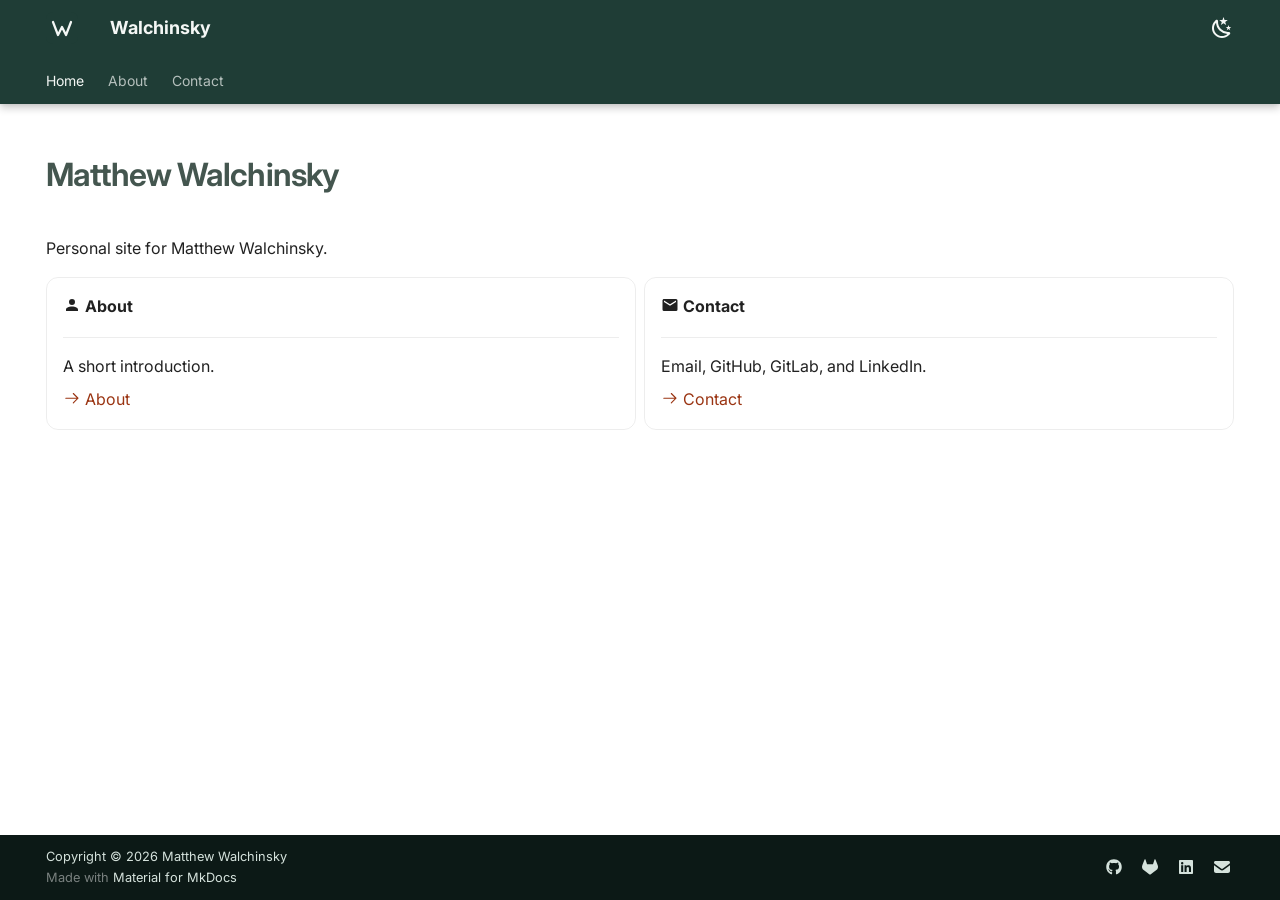
==== commit 2b3400d6: "Simplify the site to Home, About, and Contact. Drop the projects page, header repository link, and s" ====
--- a/index.html
+++ b/index.html
@@ -153,60 +153,6 @@
     
     
     
-      
-      
-        <label class="md-header__button md-icon" for="__search">
-          
-          <svg xmlns="http://www.w3.org/2000/svg" viewBox="0 0 24 24"><path d="M9.5 3A6.5 6.5 0 0 1 16 9.5c0 1.61-.59 3.09-1.56 4.23l.27.27h.79l5 5-1.5 1.5-5-5v-.79l-.27-.27A6.52 6.52 0 0 1 9.5 16 6.5 6.5 0 0 1 3 9.5 6.5 6.5 0 0 1 9.5 3m0 2C7 5 5 7 5 9.5S7 14 9.5 14 14 12 14 9.5 12 5 9.5 5"/></svg>
-        </label>
-        <div class="md-search" data-md-component="search" role="dialog">
-  <label class="md-search__overlay" for="__search"></label>
-  <div class="md-search__inner" role="search">
-    <form class="md-search__form" name="search">
-      <input type="text" class="md-search__input" name="query" aria-label="Search" placeholder="Search" autocapitalize="off" autocorrect="off" autocomplete="off" spellcheck="false" data-md-component="search-query" required>
-      <label class="md-search__icon md-icon" for="__search">
-        
-        <svg xmlns="http://www.w3.org/2000/svg" viewBox="0 0 24 24"><path d="M9.5 3A6.5 6.5 0 0 1 16 9.5c0 1.61-.59 3.09-1.56 4.23l.27.27h.79l5 5-1.5 1.5-5-5v-.79l-.27-.27A6.52 6.52 0 0 1 9.5 16 6.5 6.5 0 0 1 3 9.5 6.5 6.5 0 0 1 9.5 3m0 2C7 5 5 7 5 9.5S7 14 9.5 14 14 12 14 9.5 12 5 9.5 5"/></svg>
-        
-        <svg xmlns="http://www.w3.org/2000/svg" viewBox="0 0 24 24"><path d="M20 11v2H8l5.5 5.5-1.42 1.42L4.16 12l7.92-7.92L13.5 5.5 8 11z"/></svg>
-      </label>
-      <nav class="md-search__options" aria-label="Search">
-        
-        <button type="reset" class="md-search__icon md-icon" title="Clear" aria-label="Clear" tabindex="-1">
-          
-          <svg xmlns="http://www.w3.org/2000/svg" viewBox="0 0 24 24"><path d="M19 6.41 17.59 5 12 10.59 6.41 5 5 6.41 10.59 12 5 17.59 6.41 19 12 13.41 17.59 19 19 17.59 13.41 12z"/></svg>
-        </button>
-      </nav>
-      
-        <div class="md-search__suggest" data-md-component="search-suggest"></div>
-      
-    </form>
-    <div class="md-search__output">
-      <div class="md-search__scrollwrap" tabindex="0" data-md-scrollfix>
-        <div class="md-search-result" data-md-component="search-result">
-          <div class="md-search-result__meta">
-            Initializing search
-          </div>
-          <ol class="md-search-result__list" role="presentation"></ol>
-        </div>
-      </div>
-    </div>
-  </div>
-</div>
-      
-    
-    
-      <div class="md-header__source">
-        <a href="https://github.com/walchinsky/walchinsky.com" title="Go to repository" class="md-source" data-md-component="source">
-  <div class="md-source__icon md-icon">
-    
-    <svg xmlns="http://www.w3.org/2000/svg" viewBox="0 0 448 512"><!--! Font Awesome Free 7.1.0 by @fontawesome - https://fontawesome.com License - https://fontawesome.com/license/free (Icons: CC BY 4.0, Fonts: SIL OFL 1.1, Code: MIT License) Copyright 2025 Fonticons, Inc.--><path d="M439.6 236.1 244 40.5c-5.4-5.5-12.8-8.5-20.4-8.5s-15 3-20.4 8.4L162.5 81l51.5 51.5c27.1-9.1 52.7 16.8 43.4 43.7l49.7 49.7c34.2-11.8 61.2 31 35.5 56.7-26.5 26.5-70.2-2.9-56-37.3L240.3 199v121.9c25.3 12.5 22.3 41.8 9.1 55-6.4 6.4-15.2 10.1-24.3 10.1s-17.8-3.6-24.3-10.1c-17.6-17.6-11.1-46.9 11.2-56v-123c-20.8-8.5-24.6-30.7-18.6-45L142.6 101 8.5 235.1C3 240.6 0 247.9 0 255.5s3 15 8.5 20.4l195.6 195.7c5.4 5.4 12.7 8.4 20.4 8.4s15-3 20.4-8.4l194.7-194.7c5.4-5.4 8.4-12.8 8.4-20.4s-3-15-8.4-20.4"/></svg>
-  </div>
-  <div class="md-source__repository">
-    GitHub
-  </div>
-</a>
-      </div>
     
   </nav>
   
@@ -250,25 +196,6 @@
     
   
   About
-
-      </a>
-    </li>
-  
-
-      
-        
-  
-  
-  
-  
-    <li class="md-tabs__item">
-      <a href="projects/" class="md-tabs__link">
-        
-  
-  
-    
-  
-  Projects
 
       </a>
     </li>
@@ -332,18 +259,6 @@
     Walchinsky
   </label>
   
-    <div class="md-nav__source">
-      <a href="https://github.com/walchinsky/walchinsky.com" title="Go to repository" class="md-source" data-md-component="source">
-  <div class="md-source__icon md-icon">
-    
-    <svg xmlns="http://www.w3.org/2000/svg" viewBox="0 0 448 512"><!--! Font Awesome Free 7.1.0 by @fontawesome - https://fontawesome.com License - https://fontawesome.com/license/free (Icons: CC BY 4.0, Fonts: SIL OFL 1.1, Code: MIT License) Copyright 2025 Fonticons, Inc.--><path d="M439.6 236.1 244 40.5c-5.4-5.5-12.8-8.5-20.4-8.5s-15 3-20.4 8.4L162.5 81l51.5 51.5c27.1-9.1 52.7 16.8 43.4 43.7l49.7 49.7c34.2-11.8 61.2 31 35.5 56.7-26.5 26.5-70.2-2.9-56-37.3L240.3 199v121.9c25.3 12.5 22.3 41.8 9.1 55-6.4 6.4-15.2 10.1-24.3 10.1s-17.8-3.6-24.3-10.1c-17.6-17.6-11.1-46.9 11.2-56v-123c-20.8-8.5-24.6-30.7-18.6-45L142.6 101 8.5 235.1C3 240.6 0 247.9 0 255.5s3 15 8.5 20.4l195.6 195.7c5.4 5.4 12.7 8.4 20.4 8.4s15-3 20.4-8.4l194.7-194.7c5.4-5.4 8.4-12.8 8.4-20.4s-3-15-8.4-20.4"/></svg>
-  </div>
-  <div class="md-source__repository">
-    GitHub
-  </div>
-</a>
-    </div>
-  
   <ul class="md-nav__list" data-md-scrollfix>
     
       
@@ -398,33 +313,6 @@
     
   
     About
-  
-
-    
-  </span>
-  
-  
-
-      </a>
-    </li>
-  
-
-    
-      
-      
-  
-  
-  
-  
-    <li class="md-nav__item">
-      <a href="projects/" class="md-nav__link">
-        
-  
-  
-  <span class="md-ellipsis">
-    
-  
-    Projects
   
 
     
@@ -504,7 +392,7 @@
 
 
 <h1 id="matthew-walchinsky">Matthew Walchinsky<a class="headerlink" href="#matthew-walchinsky" title="Permanent link">&para;</a></h1>
-<p>Personal site for projects and a way to get in touch.</p>
+<p>Personal site for Matthew Walchinsky.</p>
 <div class="grid cards">
 <ul>
 <li>
@@ -514,15 +402,9 @@
 <p><a href="about/"><span class="twemoji"><svg xmlns="http://www.w3.org/2000/svg" viewBox="0 0 24 24"><path d="M13.22 19.03a.75.75 0 0 1 0-1.06L18.19 13H3.75a.75.75 0 0 1 0-1.5h14.44l-4.97-4.97a.749.749 0 0 1 .326-1.275.75.75 0 0 1 .734.215l6.25 6.25a.75.75 0 0 1 0 1.06l-6.25 6.25a.75.75 0 0 1-1.06 0"/></svg></span> About</a></p>
 </li>
 <li>
-<p><span class="twemoji"><svg xmlns="http://www.w3.org/2000/svg" viewBox="0 0 24 24"><path d="M17 19H7V5h10m0-4H7c-1.11 0-2 .89-2 2v18a2 2 0 0 0 2 2h10a2 2 0 0 0 2-2V3a2 2 0 0 0-2-2"/></svg></span> <strong>Projects</strong></p>
-<hr />
-<p>Software I publish, starting with TapOut.</p>
-<p><a href="projects/"><span class="twemoji"><svg xmlns="http://www.w3.org/2000/svg" viewBox="0 0 24 24"><path d="M13.22 19.03a.75.75 0 0 1 0-1.06L18.19 13H3.75a.75.75 0 0 1 0-1.5h14.44l-4.97-4.97a.749.749 0 0 1 .326-1.275.75.75 0 0 1 .734.215l6.25 6.25a.75.75 0 0 1 0 1.06l-6.25 6.25a.75.75 0 0 1-1.06 0"/></svg></span> Projects</a></p>
-</li>
-<li>
 <p><span class="twemoji"><svg xmlns="http://www.w3.org/2000/svg" viewBox="0 0 24 24"><path d="m20 8-8 5-8-5V6l8 5 8-5m0-2H4c-1.11 0-2 .89-2 2v12a2 2 0 0 0 2 2h16a2 2 0 0 0 2-2V6a2 2 0 0 0-2-2"/></svg></span> <strong>Contact</strong></p>
 <hr />
-<p>Email, GitHub, and LinkedIn.</p>
+<p>Email, GitHub, GitLab, and LinkedIn.</p>
 <p><a href="contact/"><span class="twemoji"><svg xmlns="http://www.w3.org/2000/svg" viewBox="0 0 24 24"><path d="M13.22 19.03a.75.75 0 0 1 0-1.06L18.19 13H3.75a.75.75 0 0 1 0-1.5h14.44l-4.97-4.97a.749.749 0 0 1 .326-1.275.75.75 0 0 1 .734.215l6.25 6.25a.75.75 0 0 1 0 1.06l-6.25 6.25a.75.75 0 0 1-1.06 0"/></svg></span> Contact</a></p>
 </li>
 </ul>
@@ -587,6 +469,14 @@
     
     
     
+    <a href="https://gitlab.com/walchinsky" target="_blank" rel="noopener" title="Matthew Walchinsky on GitLab" class="md-social__link">
+      <svg xmlns="http://www.w3.org/2000/svg" viewBox="0 0 512 512"><!--! Font Awesome Free 7.1.0 by @fontawesome - https://fontawesome.com License - https://fontawesome.com/license/free (Icons: CC BY 4.0, Fonts: SIL OFL 1.1, Code: MIT License) Copyright 2025 Fonticons, Inc.--><path d="m504 204.6-.7-1.8L433.6 21c-1.4-3.6-3.9-6.6-7.2-8.6-2.4-1.6-5.1-2.5-8-2.8s-5.7.1-8.4 1.1-5.1 2.7-7.1 4.8c-1.9 2.1-3.3 4.7-4.1 7.4l-47 144H161.3l-47.1-144c-.8-2.8-2.2-5.3-4.1-7.4-2-2.1-4.4-3.7-7.1-4.8-2.6-1-5.5-1.4-8.4-1.1s-5.6 1.2-8 2.8c-3.2 2-5.8 5.1-7.2 8.6L9.8 202.8l-.8 1.8c-10 26.2-11.3 55-3.5 82 7.7 26.9 24 50.7 46.4 67.6l.3.2.6.4 106 79.5c38.5 29.1 66.7 50.3 84.6 63.9 3.7 1.9 8.3 4.3 13 4.3s9.3-2.4 13-4.3c17.9-13.5 46.1-34.9 84.6-63.9l106.7-79.9.3-.3c22.4-16.9 38.7-40.6 45.6-67.5 8.6-27 7.4-55.8-2.6-82"/></svg>
+    </a>
+  
+    
+    
+    
+    
     <a href="https://www.linkedin.com/in/walchinsky" target="_blank" rel="noopener" title="Matthew Walchinsky on LinkedIn" class="md-social__link">
       <svg xmlns="http://www.w3.org/2000/svg" viewBox="0 0 448 512"><!--! Font Awesome Free 7.1.0 by @fontawesome - https://fontawesome.com License - https://fontawesome.com/license/free (Icons: CC BY 4.0, Fonts: SIL OFL 1.1, Code: MIT License) Copyright 2025 Fonticons, Inc.--><path d="M416 32H31.9C14.3 32 0 46.5 0 64.3v383.4C0 465.5 14.3 480 31.9 480H416c17.6 0 32-14.5 32-32.3V64.3c0-17.8-14.4-32.3-32-32.3M135.4 416H69V202.2h66.5V416zM102.2 96a38.5 38.5 0 1 1 0 77 38.5 38.5 0 1 1 0-77m282.1 320h-66.4V312c0-24.8-.5-56.7-34.5-56.7-34.6 0-39.9 27-39.9 54.9V416h-66.4V202.2h63.7v29.2h.9c8.9-16.8 30.6-34.5 62.9-34.5 67.2 0 79.7 44.3 79.7 101.9z"/></svg>
     </a>
@@ -614,7 +504,7 @@
     
       
       
-      <script id="__config" type="application/json">{"annotate": null, "base": ".", "features": ["navigation.tabs", "navigation.tabs.sticky", "navigation.tracking", "toc.follow", "search.suggest", "search.highlight", "content.code.copy"], "search": "assets/javascripts/workers/search.a7633da7.min.js", "tags": null, "translations": {"clipboard.copied": "Copied to clipboard", "clipboard.copy": "Copy to clipboard", "search.result.more.one": "1 more on this page", "search.result.more.other": "# more on this page", "search.result.none": "No matching documents", "search.result.one": "1 matching document", "search.result.other": "# matching documents", "search.result.placeholder": "Type to start searching", "search.result.term.missing": "Missing", "select.version": "Select version"}, "version": null}</script>
+      <script id="__config" type="application/json">{"annotate": null, "base": ".", "features": ["navigation.tabs", "navigation.tabs.sticky", "navigation.tracking", "toc.follow", "content.code.copy"], "search": "assets/javascripts/workers/search.a7633da7.min.js", "tags": null, "translations": {"clipboard.copied": "Copied to clipboard", "clipboard.copy": "Copy to clipboard", "search.result.more.one": "1 more on this page", "search.result.more.other": "# more on this page", "search.result.none": "No matching documents", "search.result.one": "1 matching document", "search.result.other": "# matching documents", "search.result.placeholder": "Type to start searching", "search.result.term.missing": "Missing", "select.version": "Select version"}, "version": null}</script>
     
     
       <script src="assets/javascripts/bundle.c21346df.min.js"></script>
